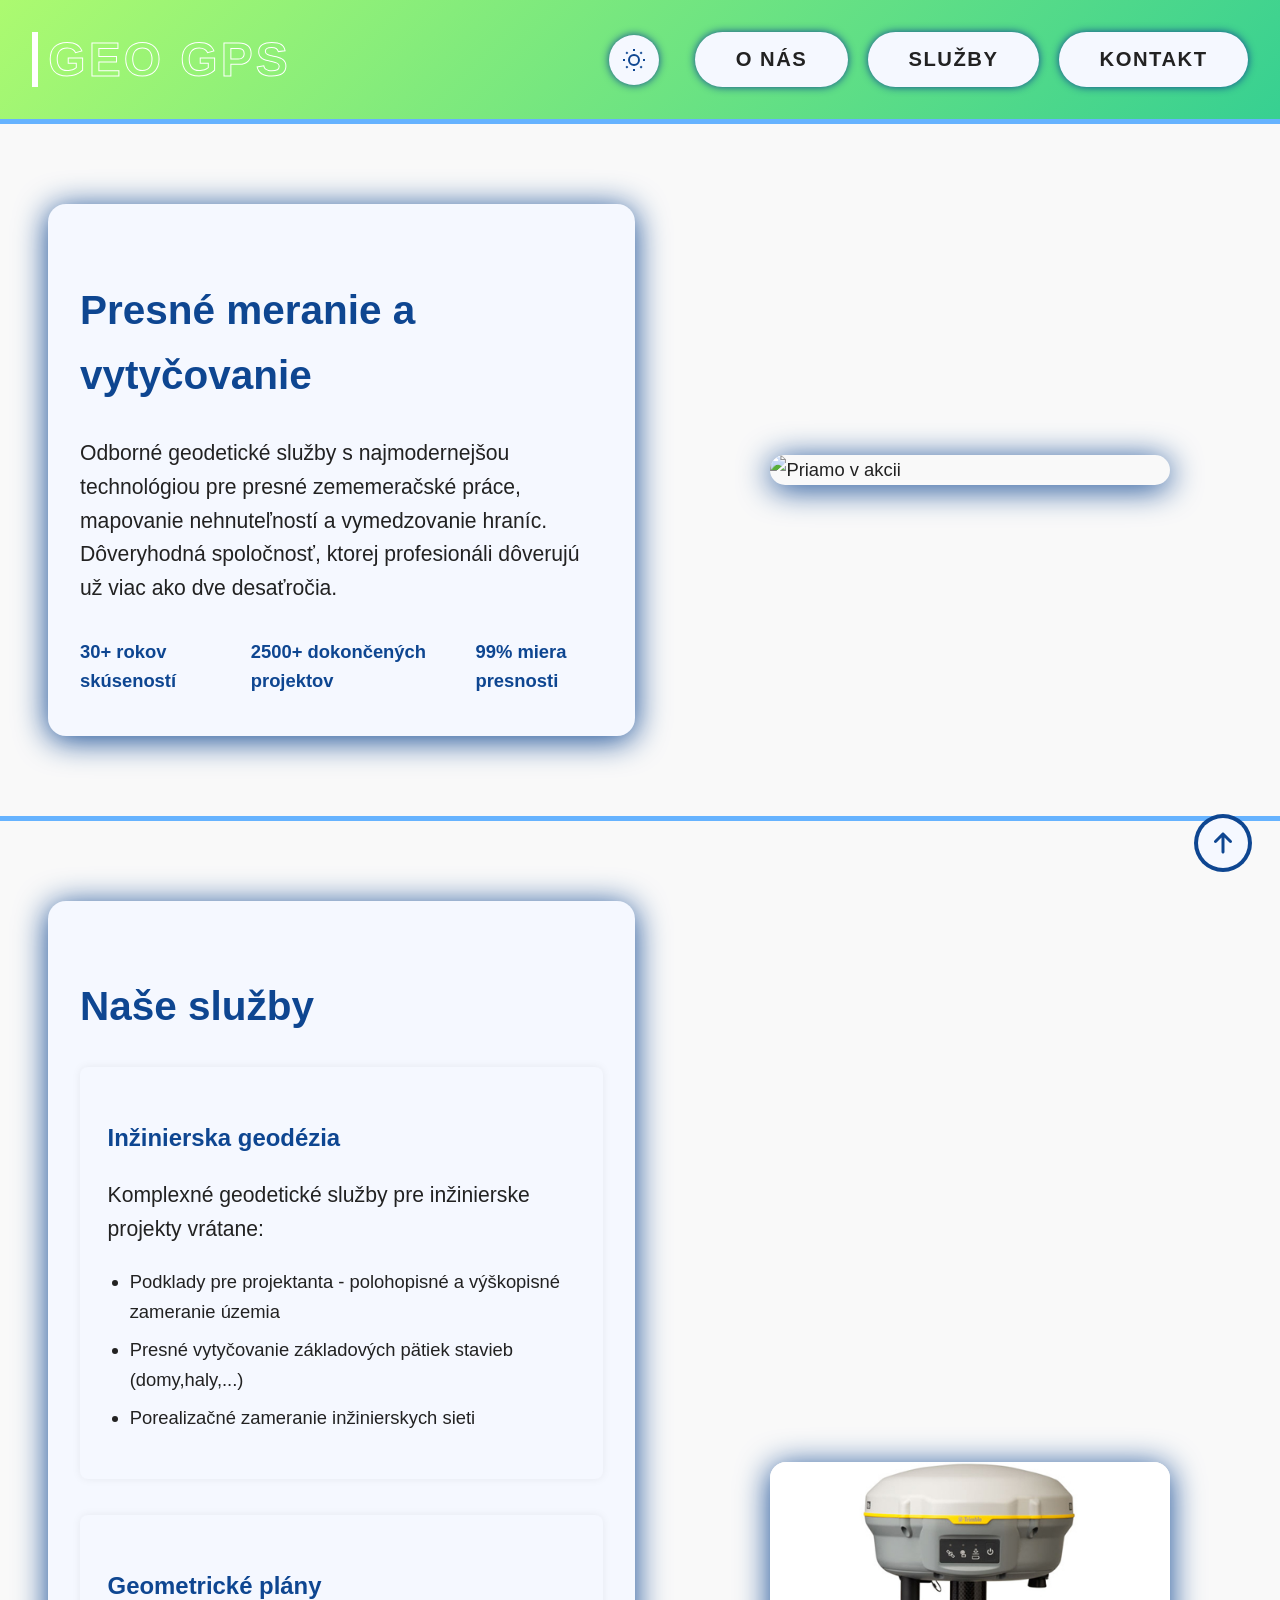
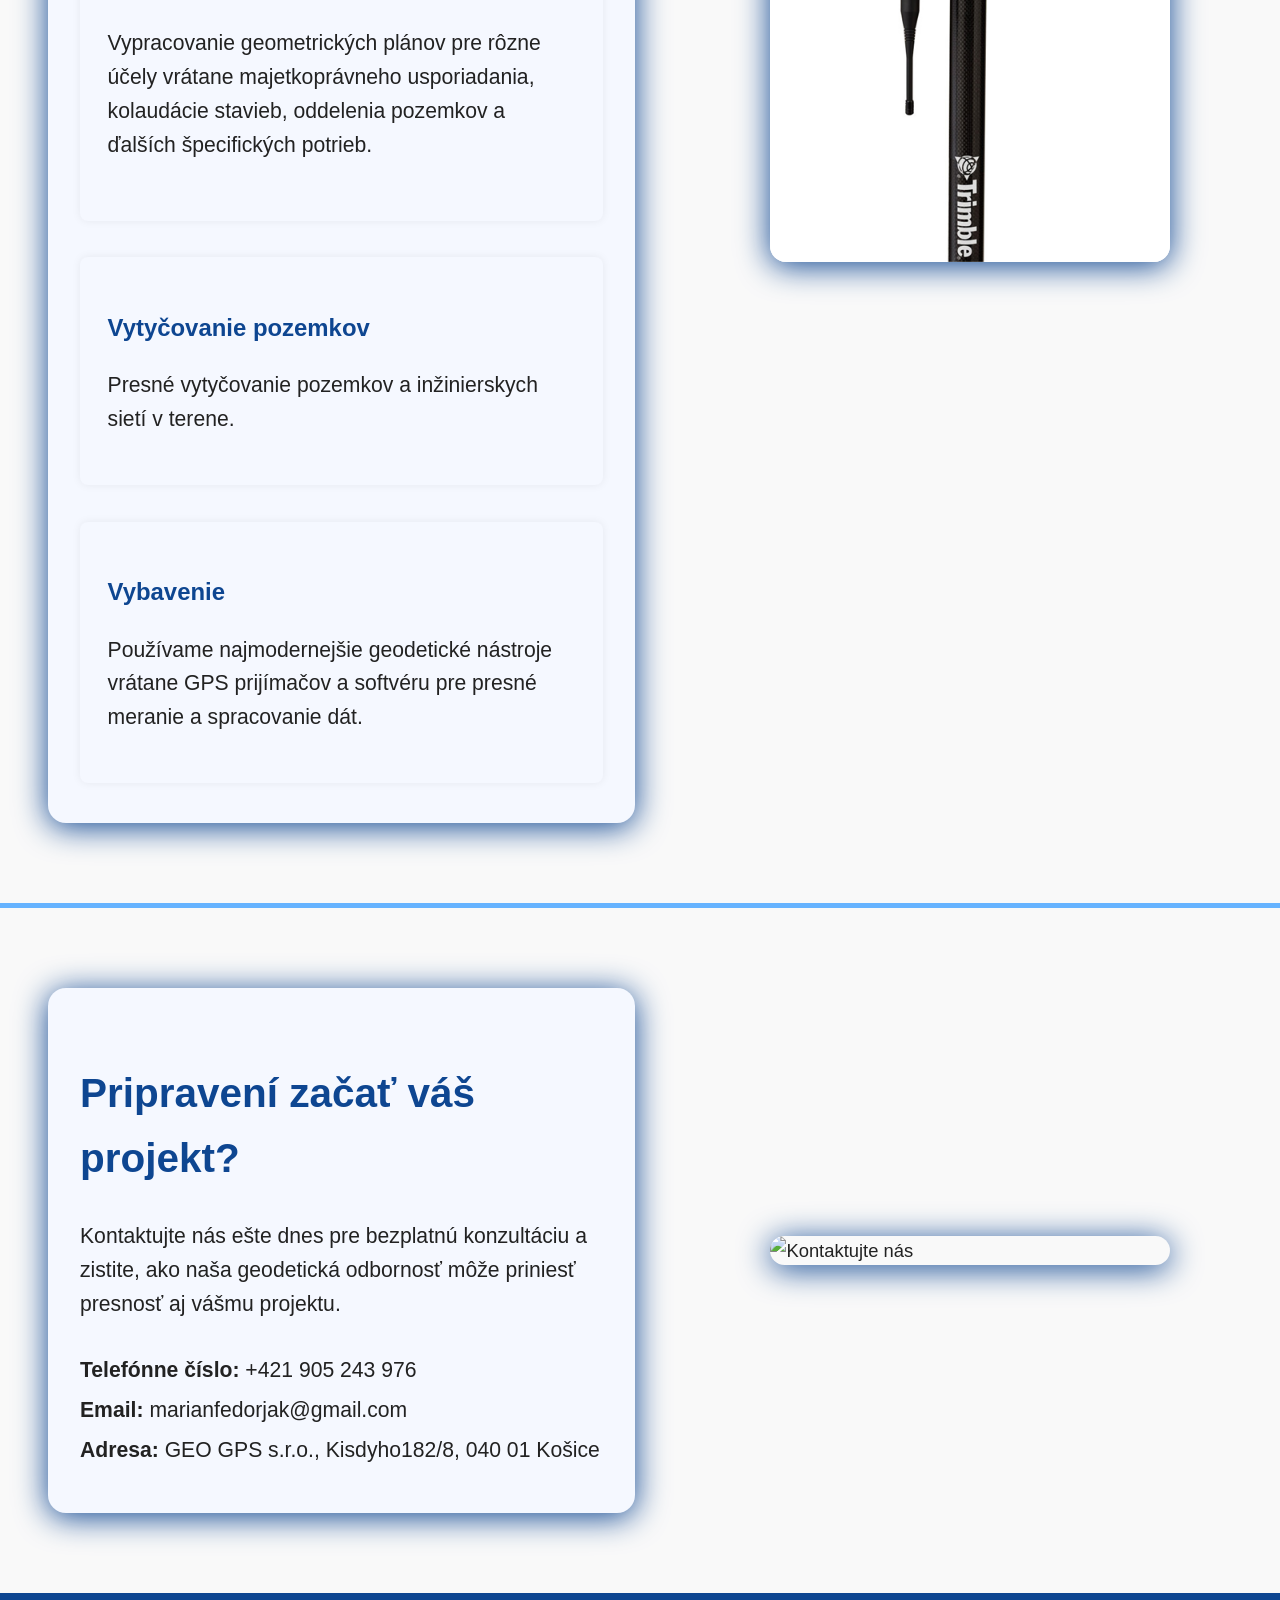
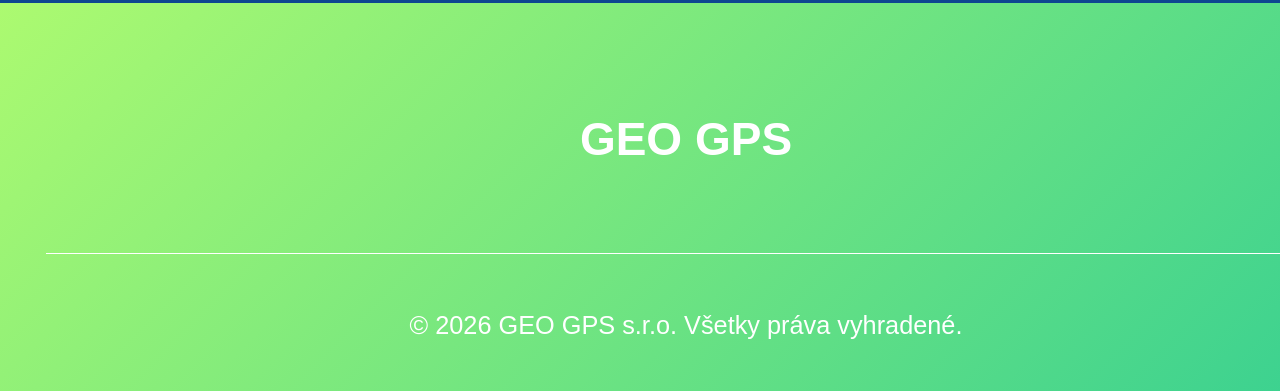
==== main.html @ b73a33d8 "toggle for dark mode, made variables for all colors in css" ====
<!doctype html>
<html lang="sk-SK">
  <head>
    <meta charset="UTF-8" />
    <meta name="viewport" content="width=device-width, initial-scale=1.0" />
    <title>GEO GPS</title>
    <link rel="stylesheet" href="style.css" />
    <link rel="icon" type="image/png" href="/images/favicon.png" />
  </head>

  <body>
    <button class="button_back_to_top" onclick="scrollToTop()">
      <svg class="svgIcon" viewBox="0 0 384 512">
        <path
          d="M214.6 41.4c-12.5-12.5-32.8-12.5-45.3 0l-160 160c-12.5 12.5-12.5 32.8 0 45.3s32.8 12.5 45.3 0L160 141.2V448c0 17.7 14.3 32 32 32s32-14.3 32-32V141.2L329.4 246.6c12.5 12.5 32.8 12.5 45.3 0s12.5-32.8 0-45.3l-160-160z"
        ></path>
      </svg>
    </button>

    <header>
      <button class="title">
        <span class="actual-text">&nbsp;GEO GPS&nbsp;</span>
        <span aria-hidden="true" class="hover-text">&nbsp;GEO GPS&nbsp;</span>
      </button>
      <nav>
        <button class="light-dark_mode" onclick="toggleDarkMode()" aria-label="Toggle dark mode">
          <svg class="sun-icon" viewBox="0 0 24 24" width="24" height="24" fill="none" stroke="currentColor" stroke-width="2">
            <circle cx="12" cy="12" r="5"></circle>
            <line x1="12" y1="1" x2="12" y2="3"></line>
            <line x1="12" y1="21" x2="12" y2="23"></line>
            <line x1="4.22" y1="4.22" x2="5.64" y2="5.64"></line>
            <line x1="18.36" y1="18.36" x2="19.78" y2="19.78"></line>
            <line x1="1" y1="12" x2="3" y2="12"></line>
            <line x1="21" y1="12" x2="23" y2="12"></line>
            <line x1="4.22" y1="19.78" x2="5.64" y2="18.36"></line>
            <line x1="18.36" y1="5.64" x2="19.78" y2="4.22"></line>
          </svg>
          <svg class="moon-icon" viewBox="0 0 24 24" width="24" height="24" fill="none" stroke="currentColor" stroke-width="2">
            <path d="M21 12.79A9 9 0 1 1 11.21 3 7 7 0 0 0 21 12.79z"></path>
          </svg>
        </button>
        <button class="nav_button" onclick="scrollToSection('O_nas')">
          O nás
        </button>
        <button class="nav_button" onclick="scrollToSection('Sluzby')">
          Služby
        </button>
        <button class="nav_button" onclick="scrollToSection('Kontakt')">
          Kontakt
        </button>
      </nav>
    </header>

    <main>
      <section class="O_nas" id="O_nas">
        <div class="O_nas-text">
          <h2>Presné meranie a vytyčovanie</h2>
          <p>
            Odborné geodetické služby s najmodernejšou technológiou pre presné
            zememeračské práce, mapovanie nehnuteľností a vymedzovanie hraníc.
            Dôveryhodná spoločnosť, ktorej profesionáli dôverujú už viac ako dve
            desaťročia.
          </p>
          <div class="statistiky">
            <div><span>30+</span> rokov skúseností</div>
            <div><span>2500+</span> dokončených projektov</div>
            <div><span>99%</span> miera presnosti</div>
          </div>
        </div>
        <div class="image">
          <img src="survey-person.jpg" alt="Priamo v akcii" />
        </div>
      </section>

      <section class="Sluzby" id="Sluzby">
        <div class="Sluzby-text">
          <h2>Naše služby</h2>
          <div class="Sluzby-list">
            <div class="Sluzby-whole">
              <div class="Sluzby-item">
                <h3>Inžinierska geodézia</h3>
                <p>
                  Komplexné geodetické služby pre inžinierske projekty vrátane:
                </p>
                <ul>
                  <li>
                    Podklady pre projektanta - polohopisné a výškopisné
                    zameranie územia
                  </li>
                  <li>
                    Presné vytyčovanie základových pätiek stavieb
                    (domy,haly,...)
                  </li>
                  <li>Porealizačné zameranie inžinierskych sieti</li>
                </ul>
              </div>
              <div class="Sluzby-item">
                <h3>Geometrické plány</h3>
                <p>
                  Vypracovanie geometrických plánov pre rôzne účely vrátane
                  majetkoprávneho usporiadania, kolaudácie stavieb, oddelenia
                  pozemkov a ďalších špecifických potrieb.
                </p>
              </div>
            </div>
            <div class="Sluzby-item">
              <h3>Vytyčovanie pozemkov</h3>
              <p>Presné vytyčovanie pozemkov a inžinierskych sietí v terene.</p>
            </div>
            <div class="Sluzby-item">
              <h3>Vybavenie</h3>
              <p>
                Používame najmodernejšie geodetické nástroje vrátane GPS
                prijímačov a softvéru pre presné meranie a spracovanie dát.
              </p>
            </div>
          </div>
        </div>
        <div class="image">
          <img
            src="/images/equipment.jpg"
            alt="Ilustračný obrázok nášho vybavenia"
          />
        </div>
      </section>

      <section class="Kontakt-banner" id="Kontakt">
        <div class="Kontakt-text">
          <h2>Pripravení začať váš projekt?</h2>
          <p>
            Kontaktujte nás ešte dnes pre bezplatnú konzultáciu a zistite, ako
            naša geodetická odbornosť môže priniesť presnosť aj vášmu projektu.
          </p>
          <div class="Kontakt-info">
            <p><strong>Telefónne číslo:</strong> +421 905 243 976</p>
            <p><strong>Email:</strong> marianfedorjak@gmail.com</p>
            <p>
              <strong>Adresa:</strong> GEO GPS s.r.o., Kisdyho182/8, 040 01
              Košice
            </p>
          </div>
        </div>
        <div class="image">
          <img src="contact.jpg" alt="Kontaktujte nás" />
        </div>
      </section>
    </main>

    <footer class="site-footer">
      <div class="footer-content">
        <div class="footer-logo">
          <h1>GEO GPS</h1>
        </div>
      </div>
      <div class="footer-bottom">
        © 2026 GEO GPS s.r.o. Všetky práva vyhradené.
      </div>
    </footer>

    <script>
      // Dark mode toggle
      function toggleDarkMode() {
        document.body.classList.toggle("dark-mode");
        
        // Save preference to localStorage
        if (document.body.classList.contains("dark-mode")) {
          localStorage.setItem("darkMode", "enabled");
        } else {
          localStorage.setItem("darkMode", "disabled");
        }
      }

      // Check for saved dark mode preference on page load
      window.addEventListener("DOMContentLoaded", function() {
        const darkModePreference = localStorage.getItem("darkMode");
        const prefersDark = window.matchMedia("(prefers-color-scheme: dark)").matches;
        
        // Enable dark mode if saved or if system prefers dark mode
        if (darkModePreference === "enabled" || (darkModePreference === null && prefersDark)) {
          document.body.classList.add("dark-mode");
        }
      });

      function scrollToSection(id) {
        const section = document.getElementById(id);
        if (section) {
          section.scrollIntoView({ behavior: "smooth" });
        }
      }

      function scrollToTop() {
        window.scrollTo({ top: 0, behavior: "smooth" });
      }
    </script>
  </body>
</html>
---- style.css ----
/* Reset and base styles */
:root {
  --primary-00: #0e4690;
  --primary-25: #007498;
  --primary-50: #00bca1;
  --primary-100: #acfa70;
  --accent: #0e4691;
  --bg-page: #f9f9f9;
  --card-bg: #f5f8ff;
  --text: #222;
  --main-color: #fff;
  --title-color: #ffffff;
  --link: #66b3ff;
  --muted: #333;
}

/* Dark mode styles */
body.dark-mode {
  --primary-00: #0a3266;
  --primary-25: #005670;
  --primary-50: #006e5e;
  --primary-100: #304520;
  --accent: #3580c3;
  --bg-page: #1a1a1a;
  --card-bg: #2a2a2a;
  --text: #e4e4e4;
  --main-color: #000;
  --title-color: #000000;
  --link: #004080;
  --muted: #b0b0b0;
}

html,
body {
  margin: 0;
  box-sizing: border-box;
  height: 100%;
}
body,
button,
input,
select,
textarea {
  font-family: "Segoe UI", Arial, sans-serif;
}
body {
  min-height: 100vh;
  display: flex;
  flex-direction: column;
  background: var(--bg-page);
  color: var(--text);
  font-size: 1.15em;
  line-height: 1.6;
  transition: background-color 0.5s ease, color 0.5s ease;
}

/* Header styles */
header {
  padding: 2rem 2rem;
  display: flex;
  justify-content: space-between;
  align-items: center;
  background-size: 300% 300%;
  background-image: linear-gradient(
    -45deg,
    var(--primary-00) 0%,
    var(--primary-25) 25%,
    var(--primary-50) 51%,
    var(--primary-100) 100%
  );
  -webkit-animation: AnimateBG 20s ease infinite;
  animation: AnimateBG 20s ease infinite;
}
.title {
  margin: 0;
  height: auto;
  background: transparent;
  padding: 0;
  cursor: default;
  border: none;
  --border-right: 6px;
  --text-stroke-color: var(--title-color);
  --animation-color: var(--title-color);
  --fs-size: 3rem;
  font-weight: 700;
  letter-spacing: 3px;
  font-size: var(--fs-size);
  position: relative;
  color: transparent;
  -webkit-text-stroke: 1px var(--text-stroke-color);
}
.hover-text {
  position: absolute;
  display: flex;
  color: var(--main-color);
  width: 0%;
  white-space: nowrap;
  inset: 0;
  border-right: var(--border-right) solid var(--animation-color);
  overflow: hidden;
  transition: 0.5s;
  -webkit-text-stroke: 1px var(--animation-color);
}
.title:hover .hover-text {
  width: 100%;
  filter: drop-shadow(0 0 23px var(--animation-color));
}
nav {
  display: flex;
  align-items: center;
}
.nav_button {
  padding: 0.8em 2em;
  border-radius: 50px;
  cursor: pointer;
  border: none;
  background-color: var(--card-bg);
  box-shadow: 0 0 8px var(--accent);
  color: var(--text);
  letter-spacing: 1.5px;
  text-transform: uppercase;
  font-size: 1.1em;
  margin-left: 1em;
  font-weight: 600;
  transition: all 0.3s;
  outline: none;
}
.nav_button:focus-visible {
  box-shadow: 0 0 0 4px color-mix(in srgb, var(--accent) 40%, transparent);
  transform: translateY(-2px);
}
.nav_button:hover {
  letter-spacing: 3px;
  background-color: var(--accent);
  color: var(--title-color);
  box-shadow: var(--accent) 0px 7px 29px 4px;
}
.nav_button:active {
  letter-spacing: 3px;
  background-color: var(--accent);
  color: var(--main-color);
  box-shadow: 0px 7px 29px 4px var(--accent);
  transform: translateY(10px);
  transition: 100ms;
}

/* Main sections: O_nás, Služby, Kontakt-banner */
.O_nas,
.Sluzby,
.Kontakt-banner {
  padding: 5rem 3rem;
  display: flex;
  align-items: center;
  gap: 4em;
  width: 100%;
  box-sizing: border-box;
  background: transparent;
  border-top: 5px solid var(--link);
}

/* Section text containers */
.O_nas-text,
.Sluzby-text,
.Kontakt-text {
  flex: 1;
  background: var(--card-bg);
  border-radius: 18px;
  box-shadow: 0 4px 32px var(--accent);
  padding: 2.5rem 2rem;
  margin: 0;
  transition: background-color 0.5s ease, box-shadow 0.5s ease, color 0.5s ease;
}
.O_nas h2,
.Sluzby h2,
.Kontakt-banner h2 {
  font-size: 2.2em;
  margin-bottom: 0.7em;
  color: var(--accent);
  font-weight: 700;
  transition: color 0.5s ease;
}
.O_nas p,
.Sluzby p,
.Kontakt-banner p {
  font-size: 1.15em;
  margin-bottom: 1.5em;
  color: var(--text);
}

/* Images */
.image {
  flex: 1;
  display: flex;
  justify-content: center;
  align-items: center;
}
.image img {
  width: 100%;
  max-width: 400px;
  border-radius: 16px;
  box-shadow: 0 4px 32px var(--accent);
  object-fit: cover;
}

/* First part */
.statistiky {
  display: flex;
  gap: 2em;
  font-weight: bold;
  margin-top: 1em;
  color: var(--accent);
  transition: color 0.5s ease;
}
.statistiky span {
  color: var(--accent);
  transition: color 0.5s ease;
}

/* Second part */
.Sluzby-list {
  display: flex;
  justify-content: center;
  gap: 2em;
  flex-wrap: wrap;
}
.Sluzby-whole {
  display: flex;
  flex-direction: column;
  gap: 2em;
}
.Sluzby-item {
  background: var(--card-bg);
  padding: 1.5em;
  border-radius: 8px;
  box-shadow: 0 0 10px #0001;
  flex: 1 1 250px;
  min-width: 250px;
  transition: background-color 0.5s ease, color 0.5s ease, box-shadow 0.5s ease;
}
.Sluzby-item h3 {
  font-size: 1.3em;
  margin-bottom: 0.5em;
  color: var(--accent);
  font-weight: 700;
  transition: color 0.5s ease;
}
.Sluzby-item p {
  margin-bottom: 1em;
}
.Sluzby-item ul {
  list-style-type: disc;
  padding-left: 1.2em;
}
.Sluzby-item ul li {
  margin-bottom: 0.5em;
}

/* Third part */
.Kontakt-info p {
  margin: 0.3em 0;
}

/* Footer styles */
.site-footer {
  margin-top: auto;
  width: 100%;
  padding: 3em 2em 2em;
  font-size: 1.25em;
  background-size: 300% 300%;
  background-image: linear-gradient(
    -45deg,
    var(--primary-00) 0%,
    var(--primary-25) 25%,
    var(--primary-50) 51%,
    var(--primary-100) 100%
  );
  -webkit-animation: AnimateBG 20s ease infinite;
  animation: AnimateBG 20s ease infinite;
  color: var(--main-color);
  display: flex;
  flex-direction: column;
  align-items: center;
  border-top: 10px solid var(--accent);
}
.footer-content {
  display: flex;
  justify-content: center;
  align-items: center;
  margin-bottom: 2em;
}
.footer-logo img {
  height: 64px;
  width: auto;
  display: block;
}
.footer-bottom {
  text-align: center;
  font-size: 1.1em;
  border-top: 1px solid var(--main-color);
  padding-top: 2em;
  margin-top: 0;
  width: 100%;
}

/* Back to top button */
.button_back_to_top {
  width: 50px;
  height: 50px;
  border-radius: 50%;
  background: var(--card-bg);
  border: none;
  font-weight: 600;
  display: flex;
  align-items: center;
  justify-content: center;
  box-shadow: 0 0 0 4px var(--accent);
  cursor: pointer;
  transition:
    width 0.3s,
    border-radius 0.3s,
    background 0.3s;
  overflow: hidden;
  position: fixed;
  bottom: 32px;
  right: 32px;
  z-index: 9999;
  outline: none;
  color: var(--accent);
}
.button_back_to_top:focus-visible {
  box-shadow: 0 0 0 6px color-mix(in srgb, var(--accent) 30%, transparent);
}
.svgIcon {
  width: 24px;
  height: 24px;
  transition:
    opacity 0.3s,
    transform 0.3s;
  color: inherit;
}
.svgIcon path {
  fill: currentColor;
}
.button_back_to_top:hover {
  width: 140px;
  border-radius: 50px;
  background: var(--accent);
  color: var(--main-color);
}
.button_back_to_top:hover .svgIcon {
  opacity: 0;
  transform: translateY(-200%);
}
.button_back_to_top::before {
  position: absolute;
  left: 0;
  right: 0;
  top: 50%;
  transform: translateY(-50%);
  content: "";
  text-transform: uppercase;
  color: var(--text);
  font-size: 0px;
  text-align: center;
  opacity: 0;
  pointer-events: none;
  transition:
    font-size 0.3s,
    opacity 0.3s;
}
.button_back_to_top:hover::before {
  content: "Späť hore";
  color: var(--main-color);
  font-size: 1.1em;
  opacity: 1;
}

/* Keyboard-accessible focus outlines for interactive elements */
a:focus-visible,
button:focus-visible {
  outline: 3px solid color-mix(in srgb, var(--accent) 40%, transparent);
  outline-offset: 3px;
  border-radius: 6px;
}
.Sluzby-item:focus-visible {
  outline: 3px solid var(--accent);
  outline-offset: 4px;
  box-shadow: none;
}

/* skip-to-content link (add an anchor <a class="skip-link" href="#main">Skip to content</a> in HTML) */
.skip-link {
  position: absolute;
  left: -999px;
  top: auto;
  width: 1px;
  height: 1px;
  overflow: hidden;
}
.skip-link:focus,
.skip-link:active {
  left: 1rem;
  top: 1rem;
  width: auto;
  height: auto;
  padding: 0.5rem 1rem;
  background: var(--card-bg);
  color: var(--accent);
  border-radius: 6px;
  z-index: 99999;
  box-shadow: 0 0 0 6px color-mix(in srgb, var(--accent) 30%, transparent);
}

/* light/dark mode toggle button */
.light-dark_mode {
  width: 50px;
  height: 50px;
  border-radius: 50%;
  background: var(--card-bg);
  border: none;
  cursor: pointer;
  display: flex;
  align-items: center;
  justify-content: center;
  transition: all 0.5s ease;
  margin-left: 1rem;
  box-shadow: 0 0 8px var(--accent);
  margin-right: 1rem;
  outline: none;
  color: var(--accent);
}

.light-dark_mode .sun-icon {
  display: block;
}

.light-dark_mode .moon-icon {
  display: none;
  position: absolute;
}

body.dark-mode .light-dark_mode .sun-icon {
  display: none;
}

body.dark-mode .light-dark_mode .moon-icon {
  display: block;
}

.light-dark_mode:hover {
  background: var(--accent);
  transform: scale(1.1);
  color: var(--card-bg);
}

.light-dark_mode:focus-visible {
  box-shadow: 0 0 0 4px color-mix(in srgb, var(--accent) 40%, transparent);
}

/* respect users' reduced-motion preference */
@media (prefers-reduced-motion: reduce) {
  * {
    animation-duration: 0.001ms !important;
    animation-iteration-count: 1 !important;
    transition-duration: 0.001ms !important;
    scroll-behavior: auto !important;
  }
  /* remove hover animation effects when reduced motion is requested */
  .title:hover .hover-text,
  .button_back_to_top:hover .svgIcon,
  .button_back_to_top:hover::before {
    width: auto !important;
    transform: none !important;
    opacity: 1 !important;
  }
}
@-webkit-keyframes AnimateBG {
  0% {
    background-position: 0% 50%;
  }
  50% {
    background-position: 100% 50%;
  }
  100% {
    background-position: 0% 50%;
  }
}
@keyframes AnimateBG {
  0% {
    background-position: 0% 50%;
  }
  50% {
    background-position: 100% 50%;
  }
  100% {
    background-position: 0% 50%;
  }
}
@media (max-width: 900px) {
  .O_nas,
  .Sluzby,
  .Kontakt-banner {
    flex-direction: column;
    padding: 2em 1em;
    gap: 2em;
    min-height: 60vh;
    text-align: left;
  }
  .image img {
    max-width: 90vw;
  }
  .Sluzby-list {
    flex-direction: column;
    gap: 1.5em;
  }
  .footer-content {
    flex-direction: column;
    gap: 1.5em;
  }
}
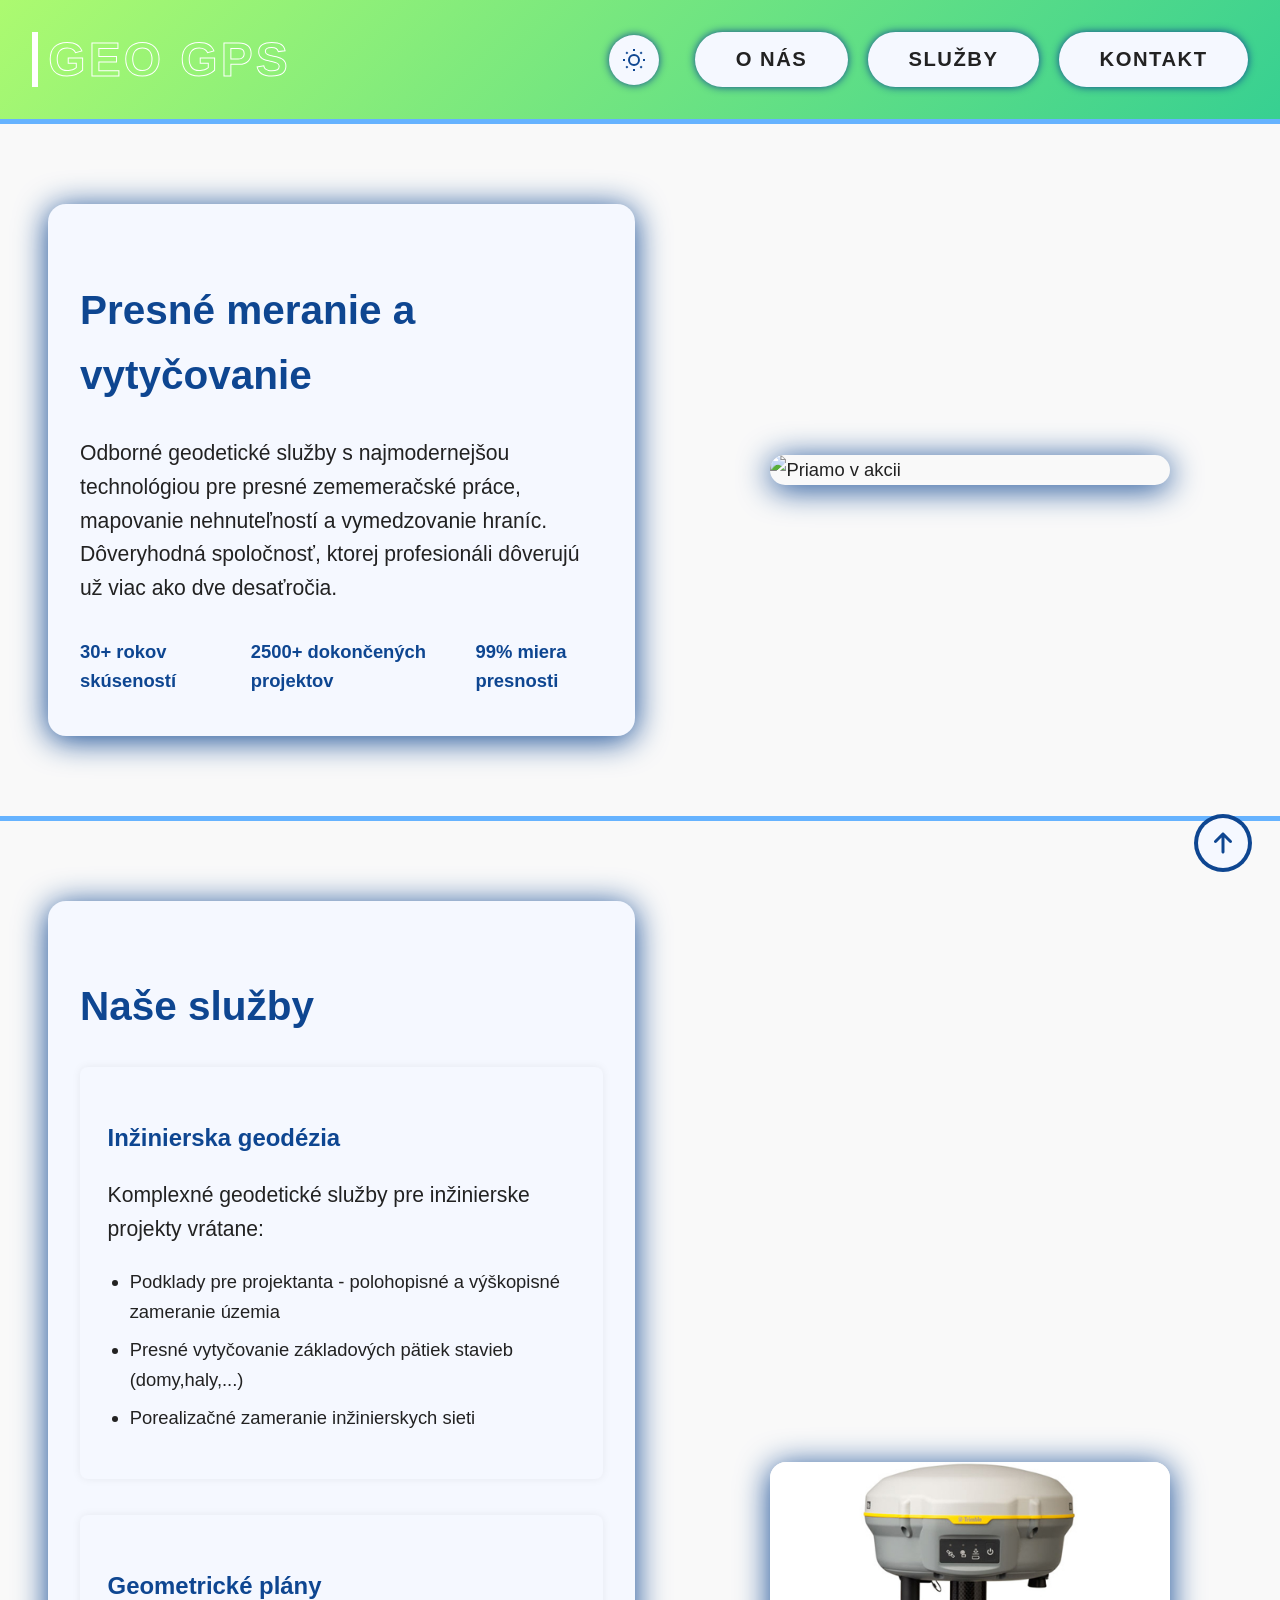
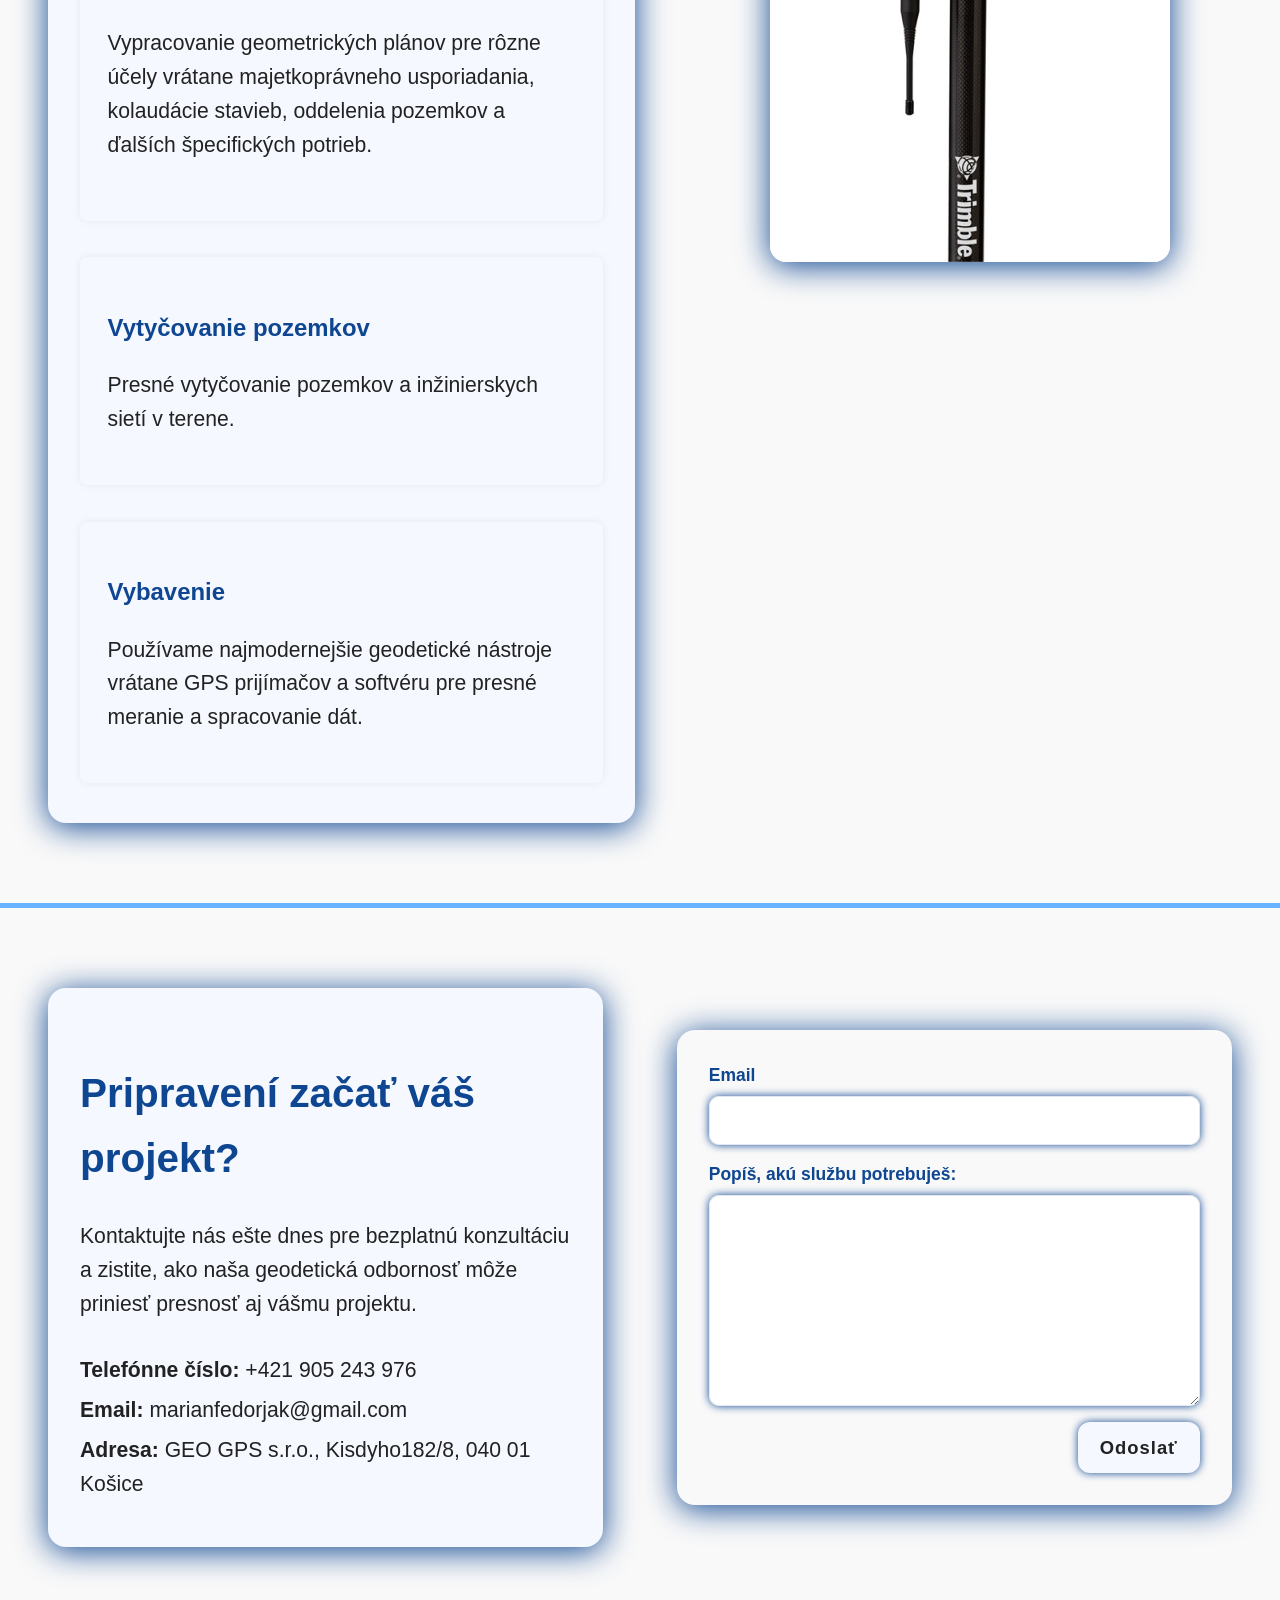
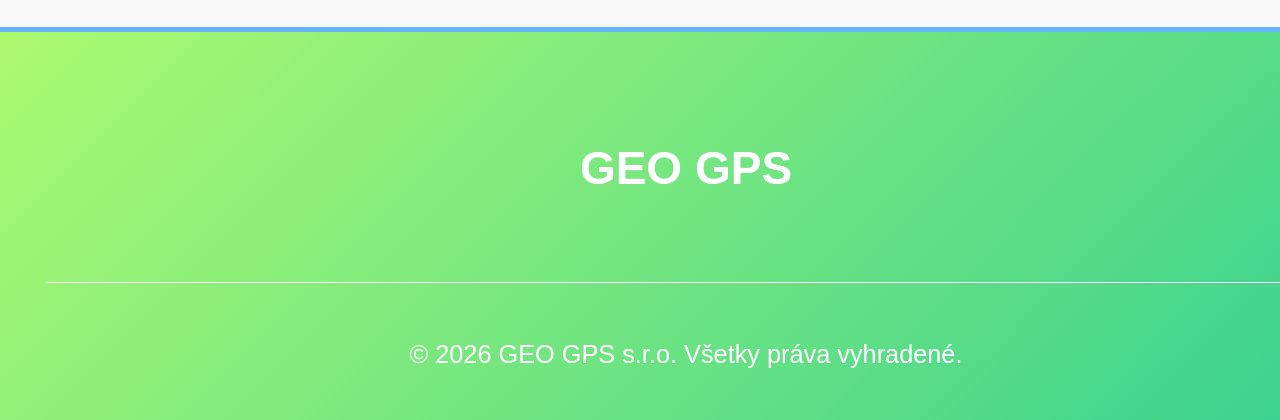
==== commit 3d33b7ae: "Added a way to contact the business via a form area" ====
--- a/main.html
+++ b/main.html
@@ -140,8 +140,18 @@
             </p>
           </div>
         </div>
-        <div class="image">
-          <img src="contact.jpg" alt="Kontaktujte nás" />
+        <div class="form-container">
+          <form class="form">
+            <div class="form-group">
+             <label for="email">Email</label>
+             <input type="text" id="email" name="email" required="">
+            </div>
+            <div class="form-group">
+              <label for="textarea">Popíš, akú službu potrebuješ:</label>
+              <textarea name="textarea" id="textarea" rows="10" cols="50" required="">          </textarea>
+            </div>
+            <button class="form-submit-btn" type="submit">Odoslať</button>
+          </form>
         </div>
       </section>
     </main>
--- a/style.css
+++ b/style.css
@@ -280,7 +280,7 @@
   display: flex;
   flex-direction: column;
   align-items: center;
-  border-top: 10px solid var(--accent);
+  border-top: 5px solid var(--link);
 }
 .footer-content {
   display: flex;
@@ -301,6 +301,103 @@
   margin-top: 0;
   width: 100%;
 }
+
+/* send a message area */
+.form-container {
+  flex: 1;
+  display: flex;
+  justify-content: center;
+  align-items: center;
+  flex-direction: column;
+  box-sizing: border-box;
+  border-radius: 18px;
+  padding: 2rem;
+  width: 100%;
+  max-width: none;
+  margin: 0;
+  box-shadow: 0 4px 32px var(--accent);}
+
+.form {
+  width: 100%;
+  display: flex;
+  flex-direction: column;
+  gap: 1rem;
+}
+
+.form-group {
+  width: 100%;
+  display: flex;
+  flex-direction: column;
+}
+
+.form-group label {
+  font-weight: 700;
+  margin-bottom: 0.4rem;
+  color: var(--accent);
+  font-size: 0.95em;
+}
+
+input[type="text"],
+textarea {
+  width: 100%;
+  padding: 0.9rem 1.6rem;
+  border-radius: 10px;
+  border: 1px solid color-mix(in srgb, var(--accent) 12%, transparent);
+  background: color-mix(in srgb, var(--main-color) 96%, transparent);
+  color: var(--text);
+  font-size: 1rem;
+  box-shadow: 0 0 8px var(--accent);
+  transition: all 0.3s;
+  resize: vertical;
+  box-sizing: border-box;
+  max-width: 100%;
+  display: block;
+  overflow: auto;
+}
+
+input[type="text"]:focus,
+textarea:focus {
+  outline: none;
+  border-color: var(--accent);
+  box-shadow: 0 0 0 4px color-mix(in srgb, var(--accent) 40%, transparent);
+}
+
+.form-submit-btn {
+  align-self: flex-end;
+  padding: 0.8em 1.2em;
+  border-radius: 12px;
+  cursor: pointer;
+  border: none;
+  background-color: var(--card-bg);
+  color: var(--text);
+  letter-spacing: 1px;
+  font-weight: 700;
+  font-size: 1em;
+  box-shadow: 0 0 8px var(--accent);
+  transition: all 0.3s;
+}
+
+.form-submit-btn:hover {
+  letter-spacing: 3px;
+  background-color: var(--accent);
+  color: var(--title-color);
+  box-shadow: var(--accent) 0px 7px 29px 4px;
+}
+
+.form-submit-btn:active {
+  letter-spacing: 3px;
+  background-color: var(--accent);
+  color: var(--main-color);
+  box-shadow: 0px 7px 29px 4px var(--accent);
+  transform: translateY(10px);
+  transition: 100ms;
+}
+
+.form-submit-btn:focus-visible {
+  box-shadow: 0 0 0 4px color-mix(in srgb, var(--accent) 40%, transparent);
+  transform: translateY(-2px);
+}
+
 
 /* Back to top button */
 .button_back_to_top {
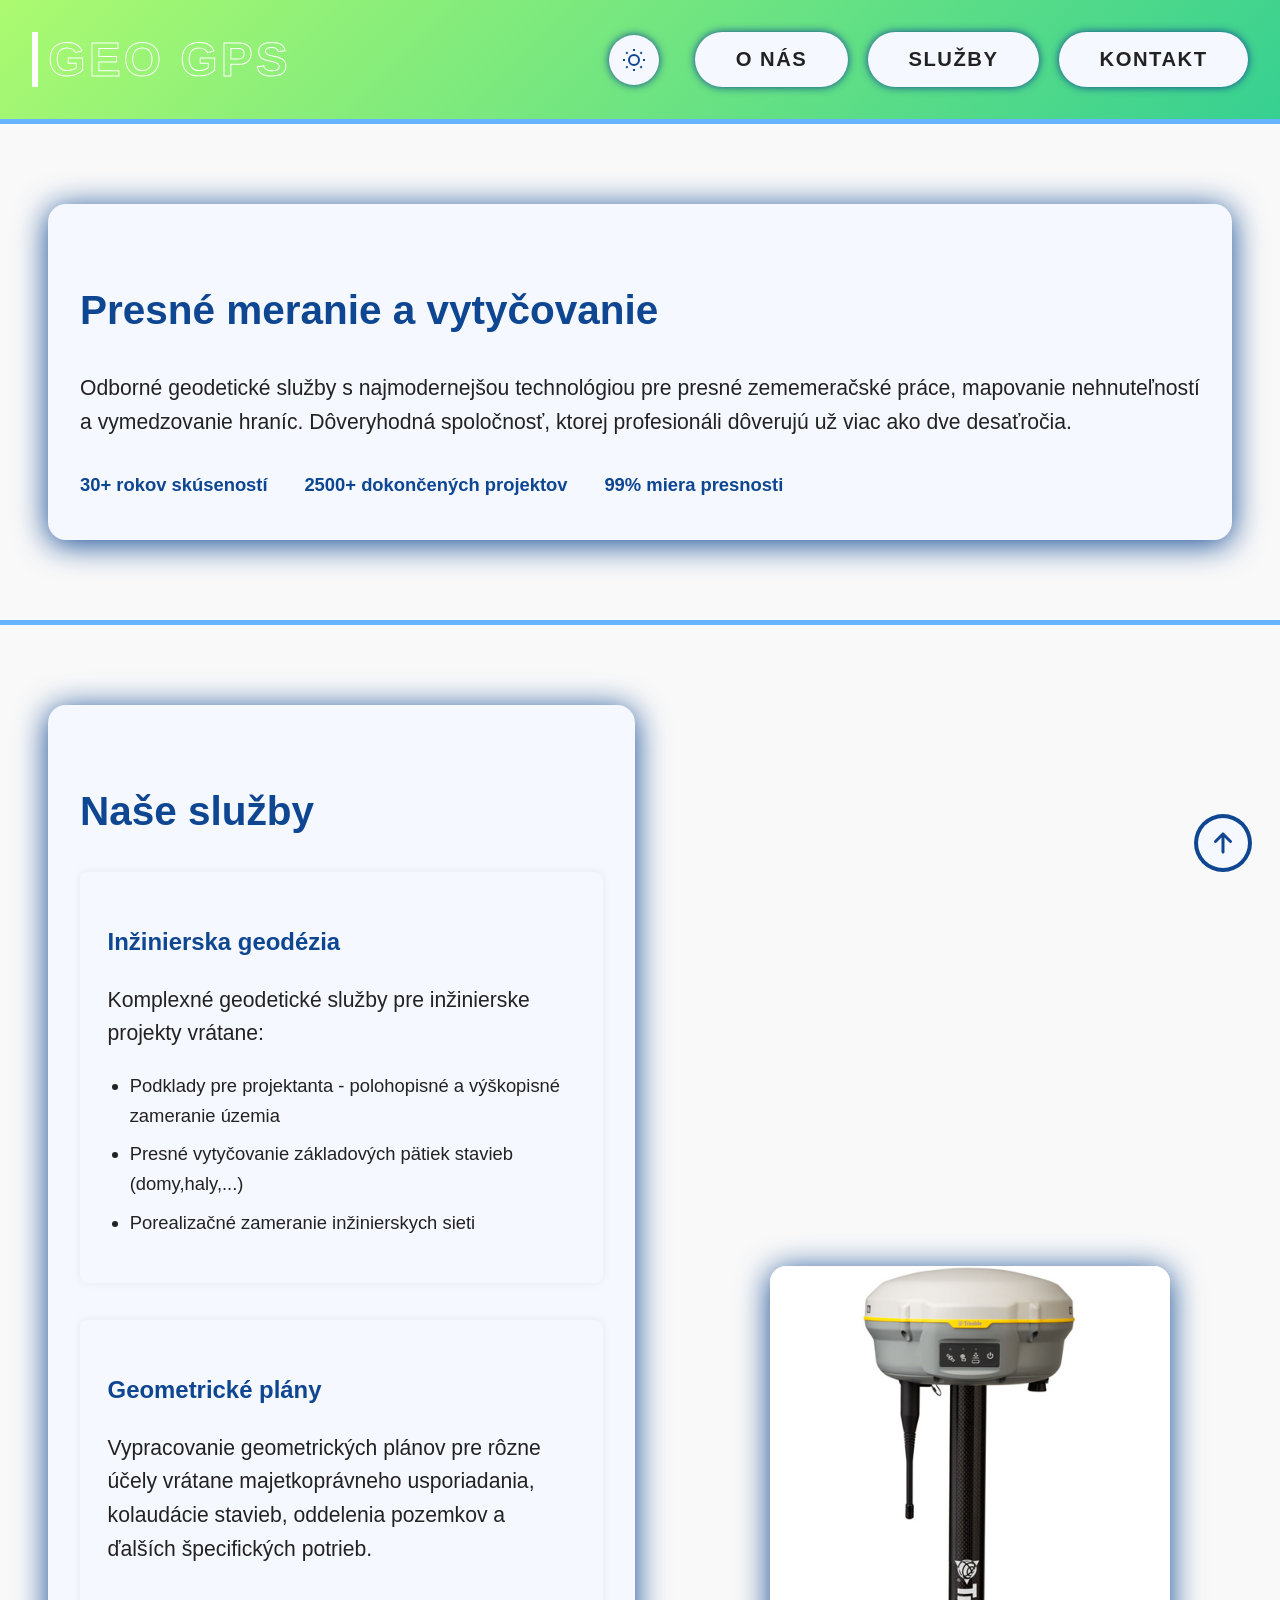
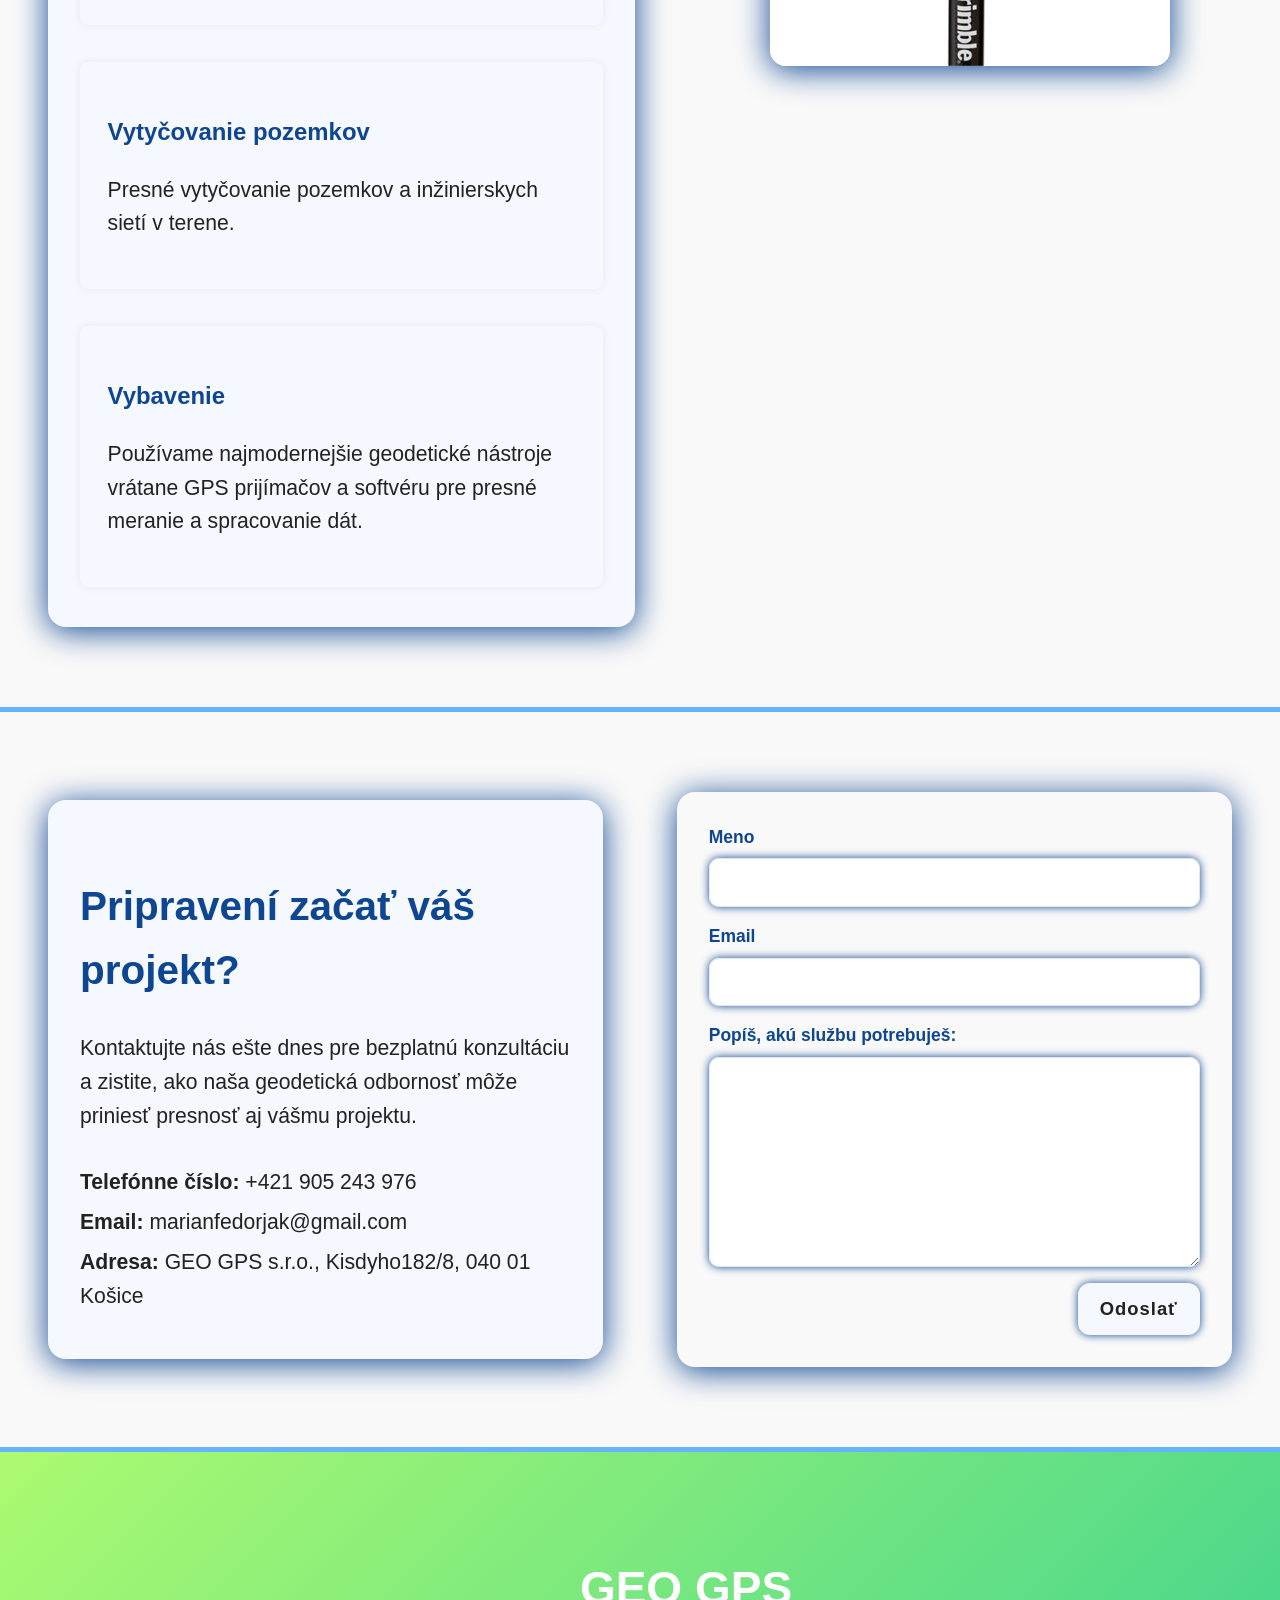
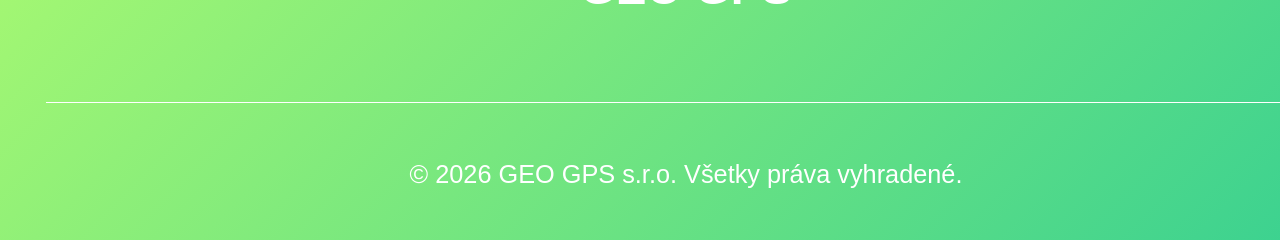
==== commit 448264bd: "Added php file to send mails, but no functionality yet" ====
--- a/main.html
+++ b/main.html
@@ -66,9 +66,6 @@
             <div><span>2500+</span> dokončených projektov</div>
             <div><span>99%</span> miera presnosti</div>
           </div>
-        </div>
-        <div class="image">
-          <img src="survey-person.jpg" alt="Priamo v akcii" />
         </div>
       </section>
 
@@ -141,14 +138,18 @@
           </div>
         </div>
         <div class="form-container">
-          <form class="form">
+          <form action="mailto:marianfedorjak@gmail.com" method="post" class="form">
+            <div class="form-group">
+              <label for="name">Meno</label>
+              <input type="text" id="name" name="name">
+            </div>
             <div class="form-group">
              <label for="email">Email</label>
              <input type="text" id="email" name="email" required="">
             </div>
             <div class="form-group">
               <label for="textarea">Popíš, akú službu potrebuješ:</label>
-              <textarea name="textarea" id="textarea" rows="10" cols="50" required="">          </textarea>
+              <textarea name="textarea" id="textarea" rows="10" cols="50" required=""></textarea>
             </div>
             <button class="form-submit-btn" type="submit">Odoslať</button>
           </form>
--- a/style.css
+++ b/style.css
@@ -412,10 +412,7 @@
   justify-content: center;
   box-shadow: 0 0 0 4px var(--accent);
   cursor: pointer;
-  transition:
-    width 0.3s,
-    border-radius 0.3s,
-    background 0.3s;
+  transition: all 0.3s;
   overflow: hidden;
   position: fixed;
   bottom: 32px;
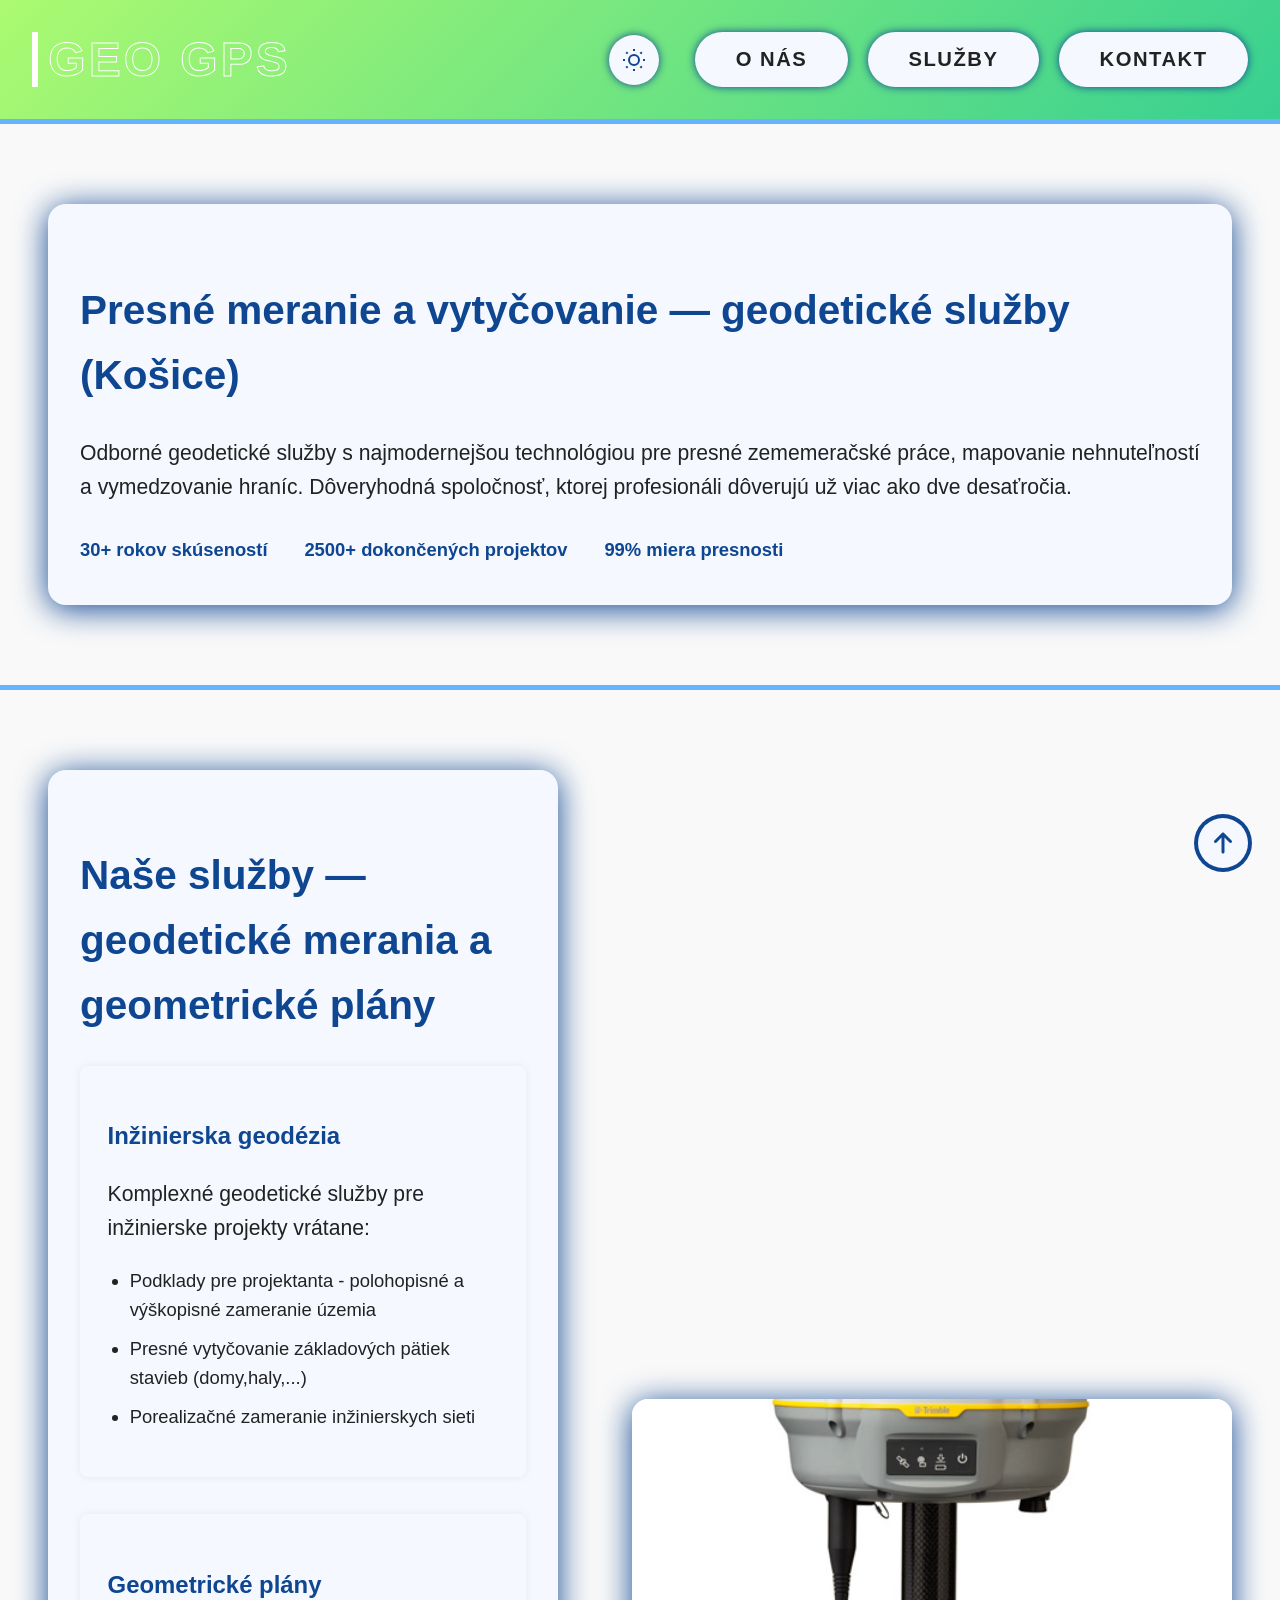
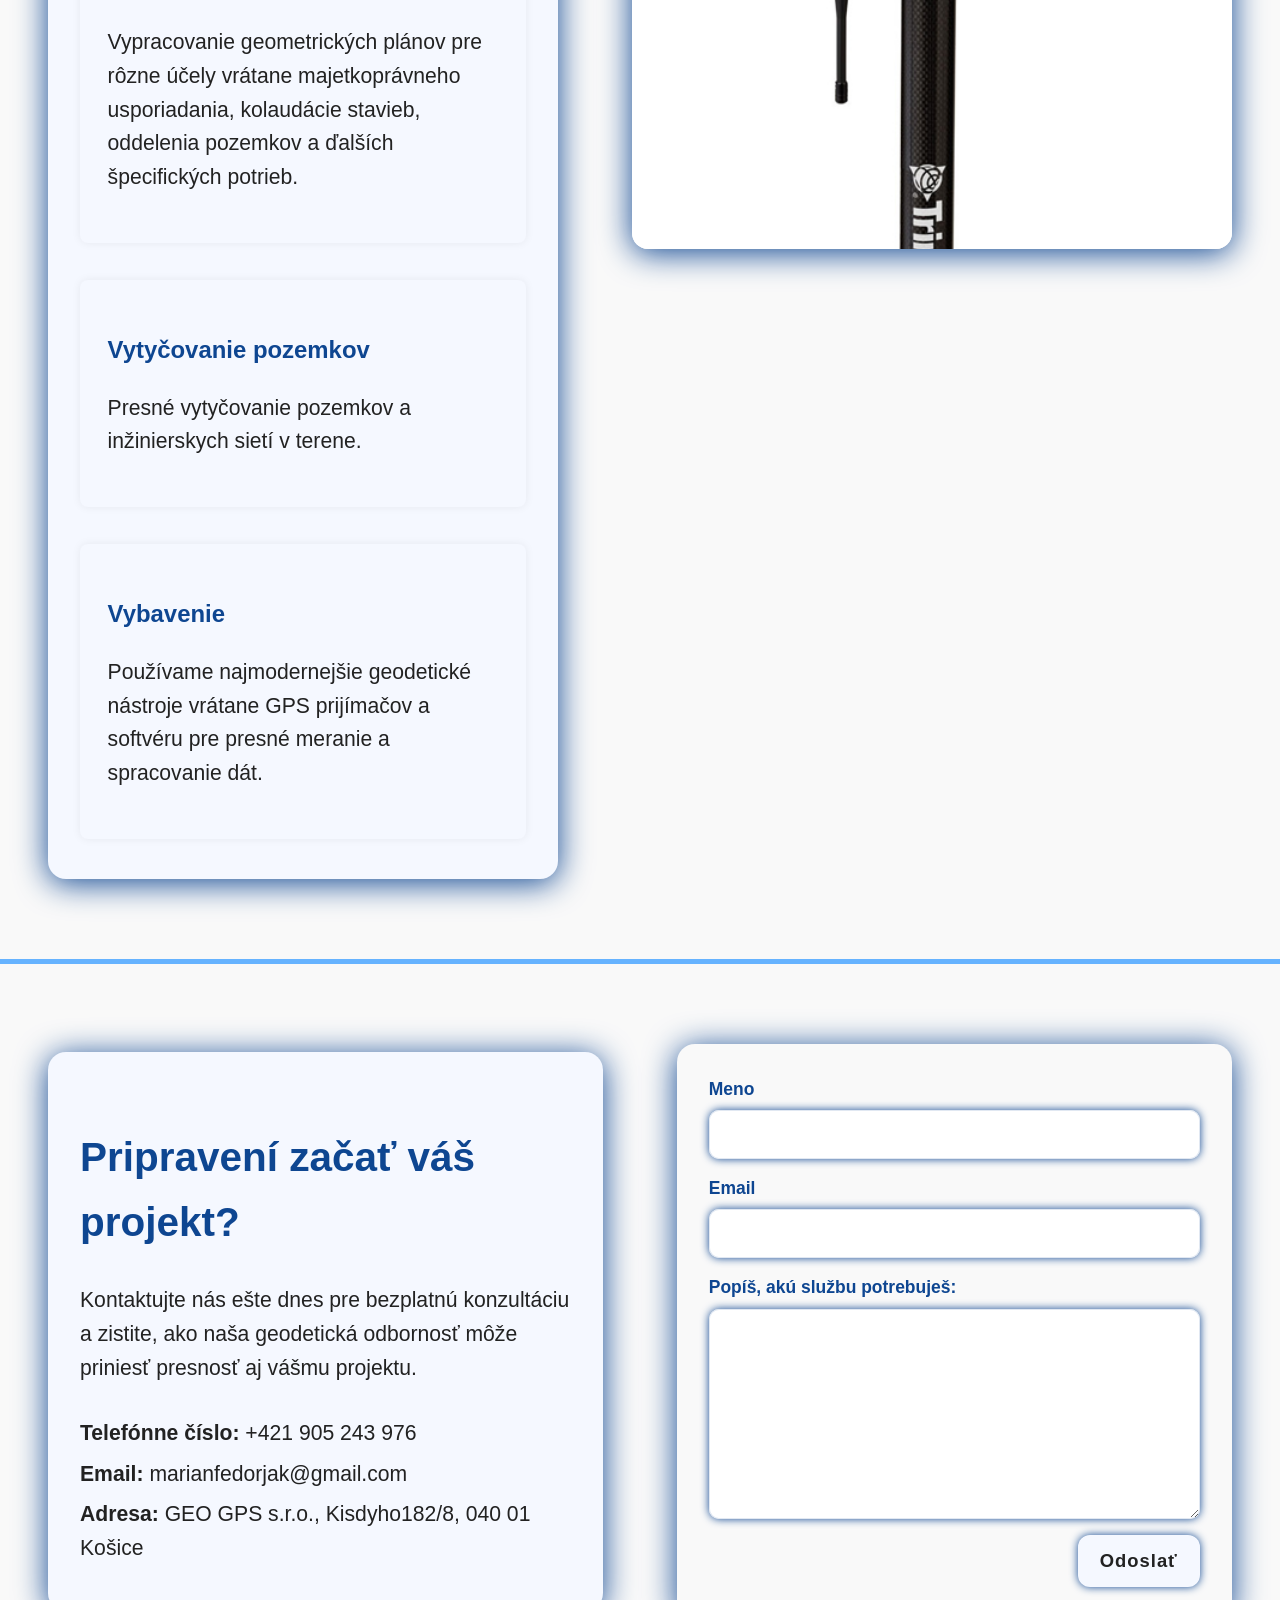
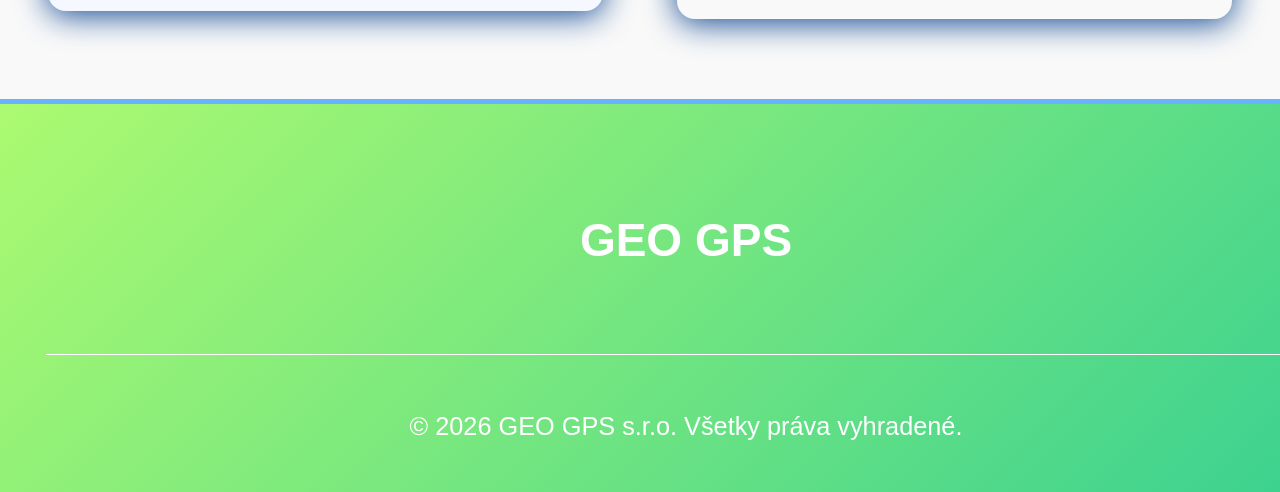
==== commit d4e16007: "Added sitemap and changed code/names to increase visibility" ====
--- a/main.html
+++ b/main.html
@@ -3,9 +3,30 @@
   <head>
     <meta charset="UTF-8" />
     <meta name="viewport" content="width=device-width, initial-scale=1.0" />
-    <title>GEO GPS</title>
-    <link rel="stylesheet" href="style.css" />
+    <title>GEO GPS — geodetické služby, vytyčovanie pozemkov | Košice</title>
+    <meta
+      name="description"
+      content="GEO GPS s.r.o. — presné geodetické služby v Košiciach: vytyčovanie pozemkov, geometrické plány, inžinierska geodézia a merania. Kontaktujte nás pre bezplatnú konzultáciu."
+    />
+    <meta
+      name="keywords"
+      content="geodetické služby, vytyčovanie pozemkov, geometrický plán, geodet Košice, meranie pozemku"
+    />
+    <link rel="canonical" href="https://www.geogps.sk/" />
+    <link
+      rel="preload"
+      href="style.css"
+      as="style"
+      onload="this.rel = 'stylesheet'"
+    />
+    <noscript><link rel="stylesheet" href="style.css" /></noscript>
     <link rel="icon" type="image/png" href="/images/favicon.png" />
+    <link
+      rel="sitemap"
+      type="application/xml"
+      title="Sitemap"
+      href="/sitemap.xml"
+    />
   </head>
 
   <body>
@@ -23,8 +44,20 @@
         <span aria-hidden="true" class="hover-text">&nbsp;GEO GPS&nbsp;</span>
       </button>
       <nav>
-        <button class="light-dark_mode" onclick="toggleDarkMode()" aria-label="Toggle dark mode">
-          <svg class="sun-icon" viewBox="0 0 24 24" width="24" height="24" fill="none" stroke="currentColor" stroke-width="2">
+        <button
+          class="light-dark_mode"
+          onclick="toggleDarkMode()"
+          aria-label="Toggle dark mode"
+        >
+          <svg
+            class="sun-icon"
+            viewBox="0 0 24 24"
+            width="24"
+            height="24"
+            fill="none"
+            stroke="currentColor"
+            stroke-width="2"
+          >
             <circle cx="12" cy="12" r="5"></circle>
             <line x1="12" y1="1" x2="12" y2="3"></line>
             <line x1="12" y1="21" x2="12" y2="23"></line>
@@ -35,7 +68,15 @@
             <line x1="4.22" y1="19.78" x2="5.64" y2="18.36"></line>
             <line x1="18.36" y1="5.64" x2="19.78" y2="4.22"></line>
           </svg>
-          <svg class="moon-icon" viewBox="0 0 24 24" width="24" height="24" fill="none" stroke="currentColor" stroke-width="2">
+          <svg
+            class="moon-icon"
+            viewBox="0 0 24 24"
+            width="24"
+            height="24"
+            fill="none"
+            stroke="currentColor"
+            stroke-width="2"
+          >
             <path d="M21 12.79A9 9 0 1 1 11.21 3 7 7 0 0 0 21 12.79z"></path>
           </svg>
         </button>
@@ -54,7 +95,7 @@
     <main>
       <section class="O_nas" id="O_nas">
         <div class="O_nas-text">
-          <h2>Presné meranie a vytyčovanie</h2>
+          <h2>Presné meranie a vytyčovanie — geodetické služby (Košice)</h2>
           <p>
             Odborné geodetické služby s najmodernejšou technológiou pre presné
             zememeračské práce, mapovanie nehnuteľností a vymedzovanie hraníc.
@@ -71,7 +112,7 @@
 
       <section class="Sluzby" id="Sluzby">
         <div class="Sluzby-text">
-          <h2>Naše služby</h2>
+          <h2>Naše služby — geodetické merania a geometrické plány</h2>
           <div class="Sluzby-list">
             <div class="Sluzby-whole">
               <div class="Sluzby-item">
@@ -115,8 +156,11 @@
         </div>
         <div class="image">
           <img
-            src="/images/equipment.jpg"
-            alt="Ilustračný obrázok nášho vybavenia"
+            src="/images/geodeticke-vybavenie-gps.jpg"
+            alt="Vybavenie geodetickej firmy - GPS prijímače a meracie nástroje"
+            width="600"
+            height="450"
+            loading="lazy"
           />
         </div>
       </section>
@@ -138,18 +182,28 @@
           </div>
         </div>
         <div class="form-container">
-          <form action="mailto:marianfedorjak@gmail.com" method="post" class="form">
+          <form
+            action="mailto:marianfedorjak@gmail.com"
+            method="post"
+            class="form"
+          >
             <div class="form-group">
               <label for="name">Meno</label>
-              <input type="text" id="name" name="name">
+              <input type="text" id="name" name="name"/>
             </div>
             <div class="form-group">
-             <label for="email">Email</label>
-             <input type="text" id="email" name="email" required="">
+              <label for="email">Email</label>
+              <input type="text" id="email" name="email" required="" />
             </div>
             <div class="form-group">
               <label for="textarea">Popíš, akú službu potrebuješ:</label>
-              <textarea name="textarea" id="textarea" rows="10" cols="50" required=""></textarea>
+              <textarea
+                name="textarea"
+                id="textarea"
+                rows="10"
+                cols="50"
+                required=""
+              ></textarea>
             </div>
             <button class="form-submit-btn" type="submit">Odoslať</button>
           </form>
@@ -169,11 +223,9 @@
     </footer>
 
     <script>
-      // Dark mode toggle
       function toggleDarkMode() {
         document.body.classList.toggle("dark-mode");
-        
-        // Save preference to localStorage
+
         if (document.body.classList.contains("dark-mode")) {
           localStorage.setItem("darkMode", "enabled");
         } else {
@@ -181,13 +233,16 @@
         }
       }
 
-      // Check for saved dark mode preference on page load
-      window.addEventListener("DOMContentLoaded", function() {
+      window.addEventListener("DOMContentLoaded", function () {
         const darkModePreference = localStorage.getItem("darkMode");
-        const prefersDark = window.matchMedia("(prefers-color-scheme: dark)").matches;
-        
-        // Enable dark mode if saved or if system prefers dark mode
-        if (darkModePreference === "enabled" || (darkModePreference === null && prefersDark)) {
+        const prefersDark = window.matchMedia(
+          "(prefers-color-scheme: dark)",
+        ).matches;
+
+        if (
+          darkModePreference === "enabled" ||
+          (darkModePreference === null && prefersDark)
+        ) {
           document.body.classList.add("dark-mode");
         }
       });
@@ -203,5 +258,23 @@
         window.scrollTo({ top: 0, behavior: "smooth" });
       }
     </script>
+    <script type="application/ld+json">
+      {
+        "@context": "https://schema.org",
+        "@type": "LocalBusiness",
+        "name": "GEO GPS s.r.o.",
+        "telephone": "+421905243976",
+        "email": "mailto:marianfedorjak@gmail.com",
+        "address": {
+          "@type": "PostalAddress",
+          "streetAddress": "Kisdyho 182/8",
+          "addressLocality": "Košice",
+          "postalCode": "04001",
+          "addressCountry": "SK"
+        },
+        "url": "https://www.geogps.sk/",
+        "description": "Presné geodetické služby: vytyčovanie pozemkov, geometrické plány, inžinierska geodézia."
+      }
+    </script>
   </body>
 </html>
--- a/style.css
+++ b/style.css
@@ -51,7 +51,9 @@
   color: var(--text);
   font-size: 1.15em;
   line-height: 1.6;
-  transition: background-color 0.5s ease, color 0.5s ease;
+  transition:
+    background-color 0.5s ease,
+    color 0.5s ease;
 }
 
 /* Header styles */
@@ -168,7 +170,10 @@
   box-shadow: 0 4px 32px var(--accent);
   padding: 2.5rem 2rem;
   margin: 0;
-  transition: background-color 0.5s ease, box-shadow 0.5s ease, color 0.5s ease;
+  transition:
+    background-color 0.5s ease,
+    box-shadow 0.5s ease,
+    color 0.5s ease;
 }
 .O_nas h2,
 .Sluzby h2,
@@ -189,14 +194,11 @@
 
 /* Images */
 .image {
-  flex: 1;
   display: flex;
   justify-content: center;
   align-items: center;
 }
 .image img {
-  width: 100%;
-  max-width: 400px;
   border-radius: 16px;
   box-shadow: 0 4px 32px var(--accent);
   object-fit: cover;
@@ -235,7 +237,10 @@
   box-shadow: 0 0 10px #0001;
   flex: 1 1 250px;
   min-width: 250px;
-  transition: background-color 0.5s ease, color 0.5s ease, box-shadow 0.5s ease;
+  transition:
+    background-color 0.5s ease,
+    color 0.5s ease,
+    box-shadow 0.5s ease;
 }
 .Sluzby-item h3 {
   font-size: 1.3em;
@@ -315,7 +320,8 @@
   width: 100%;
   max-width: none;
   margin: 0;
-  box-shadow: 0 4px 32px var(--accent);}
+  box-shadow: 0 4px 32px var(--accent);
+}
 
 .form {
   width: 100%;
@@ -397,7 +403,6 @@
   box-shadow: 0 0 0 4px color-mix(in srgb, var(--accent) 40%, transparent);
   transform: translateY(-2px);
 }
-
 
 /* Back to top button */
 .button_back_to_top {
--- a/style.css
+++ b/style.css
@@ -51,7 +51,9 @@
   color: var(--text);
   font-size: 1.15em;
   line-height: 1.6;
-  transition: background-color 0.5s ease, color 0.5s ease;
+  transition:
+    background-color 0.5s ease,
+    color 0.5s ease;
 }
 
 /* Header styles */
@@ -168,7 +170,10 @@
   box-shadow: 0 4px 32px var(--accent);
   padding: 2.5rem 2rem;
   margin: 0;
-  transition: background-color 0.5s ease, box-shadow 0.5s ease, color 0.5s ease;
+  transition:
+    background-color 0.5s ease,
+    box-shadow 0.5s ease,
+    color 0.5s ease;
 }
 .O_nas h2,
 .Sluzby h2,
@@ -189,14 +194,11 @@
 
 /* Images */
 .image {
-  flex: 1;
   display: flex;
   justify-content: center;
   align-items: center;
 }
 .image img {
-  width: 100%;
-  max-width: 400px;
   border-radius: 16px;
   box-shadow: 0 4px 32px var(--accent);
   object-fit: cover;
@@ -235,7 +237,10 @@
   box-shadow: 0 0 10px #0001;
   flex: 1 1 250px;
   min-width: 250px;
-  transition: background-color 0.5s ease, color 0.5s ease, box-shadow 0.5s ease;
+  transition:
+    background-color 0.5s ease,
+    color 0.5s ease,
+    box-shadow 0.5s ease;
 }
 .Sluzby-item h3 {
   font-size: 1.3em;
@@ -315,7 +320,8 @@
   width: 100%;
   max-width: none;
   margin: 0;
-  box-shadow: 0 4px 32px var(--accent);}
+  box-shadow: 0 4px 32px var(--accent);
+}
 
 .form {
   width: 100%;
@@ -397,7 +403,6 @@
   box-shadow: 0 0 0 4px color-mix(in srgb, var(--accent) 40%, transparent);
   transform: translateY(-2px);
 }
-
 
 /* Back to top button */
 .button_back_to_top {
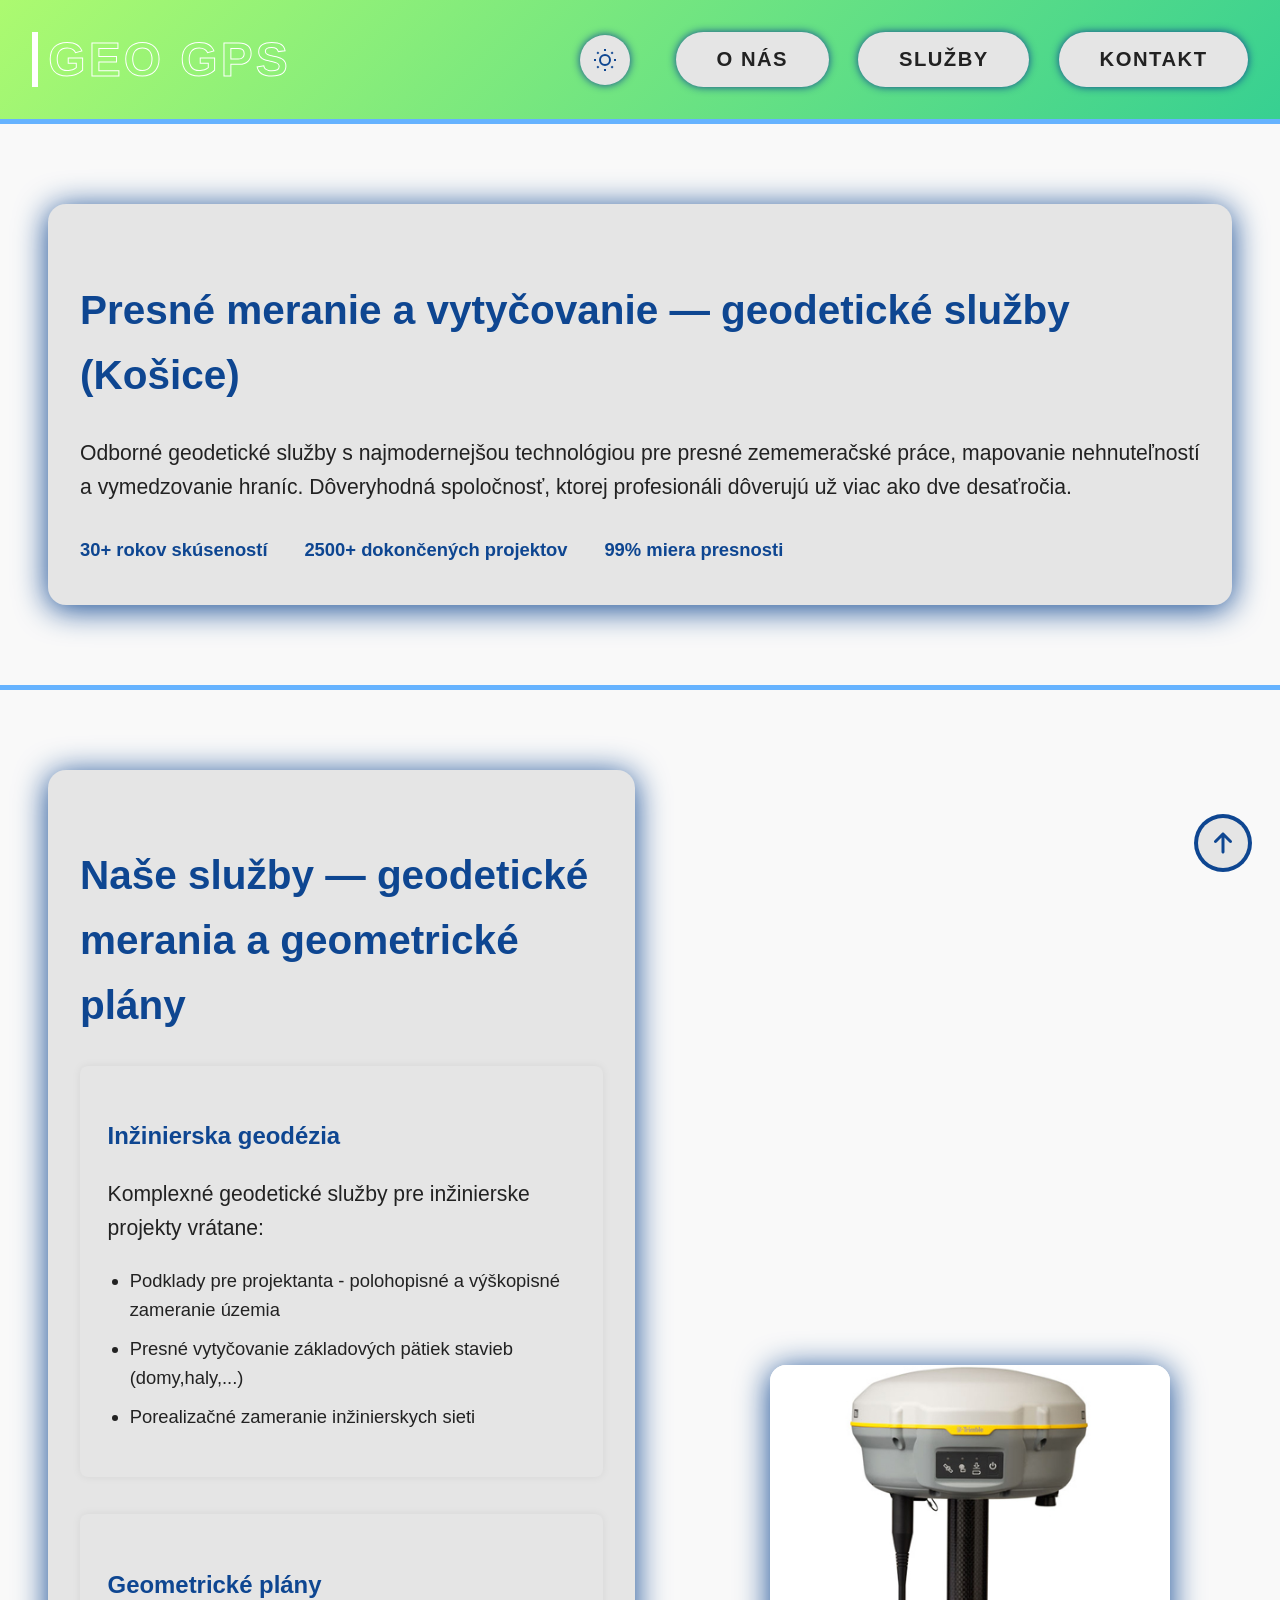
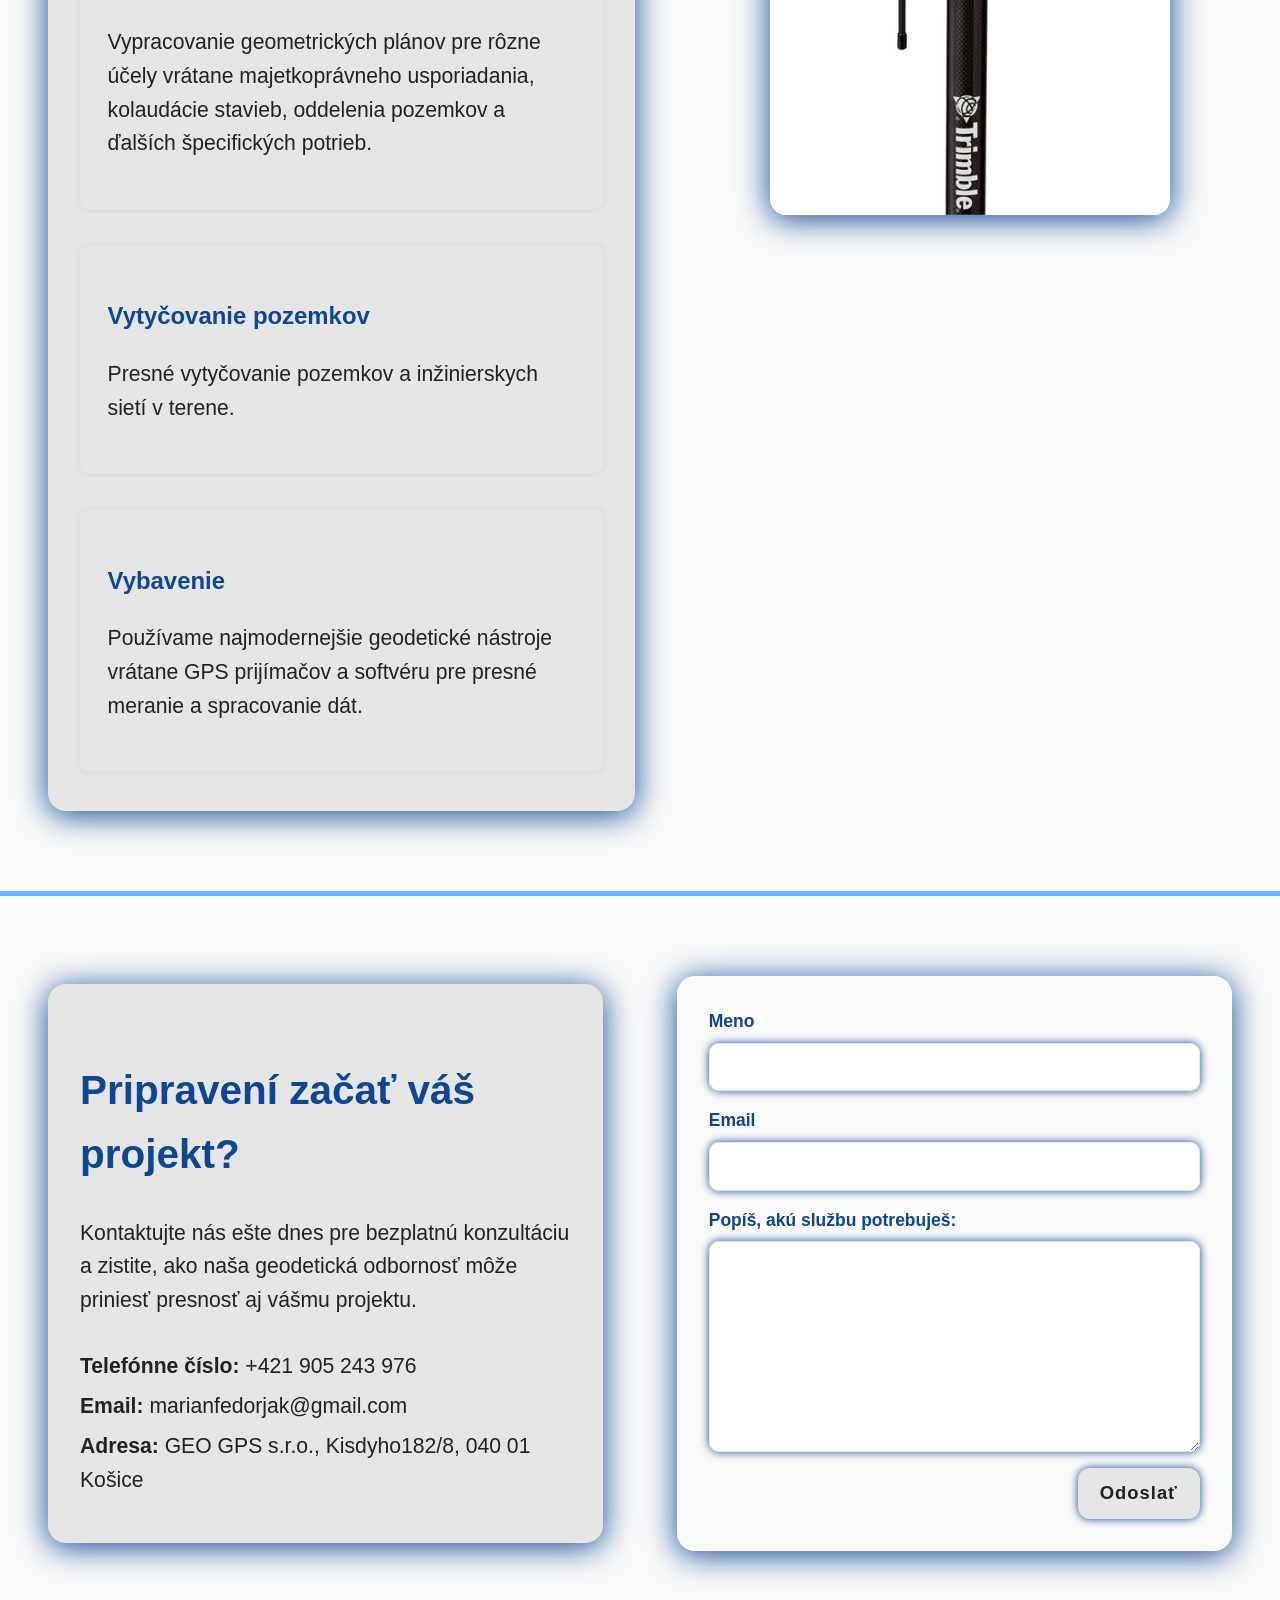
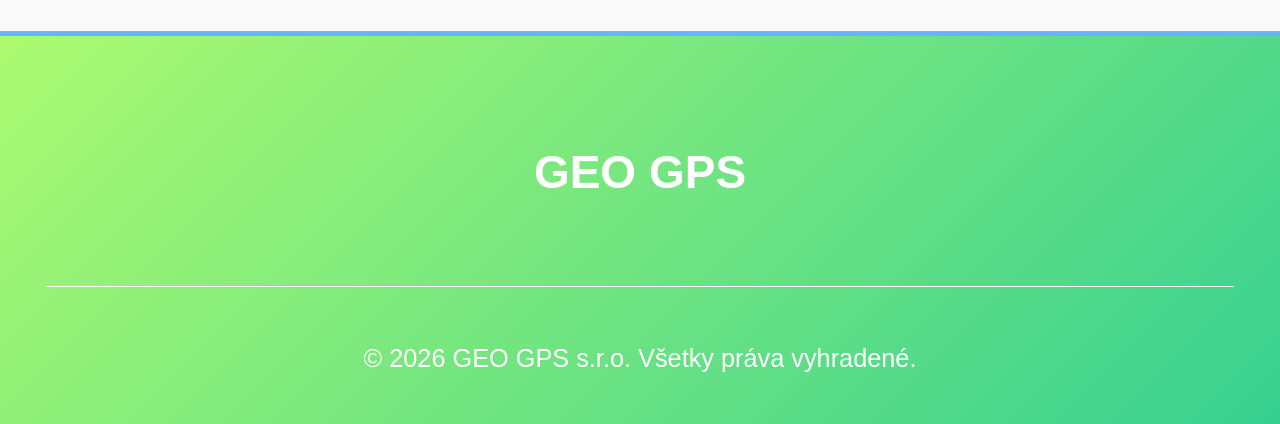
==== commit 8fa67668: "Enhance header layout with mobile compatibility, add hamburger menu, and improve light/dark mode tog" ====
--- a/main.html
+++ b/main.html
@@ -39,57 +39,123 @@
     </button>
 
     <header>
-      <button class="title">
+      <div class="header"></div>
+
+      <button class="title logo-center" aria-label="GEO GPS">
         <span class="actual-text">&nbsp;GEO GPS&nbsp;</span>
         <span aria-hidden="true" class="hover-text">&nbsp;GEO GPS&nbsp;</span>
       </button>
-      <nav>
-        <button
-          class="light-dark_mode"
-          onclick="toggleDarkMode()"
-          aria-label="Toggle dark mode"
-        >
-          <svg
-            class="sun-icon"
-            viewBox="0 0 24 24"
-            width="24"
-            height="24"
-            fill="none"
-            stroke="currentColor"
-            stroke-width="2"
+
+      <div class="header-hamburger">
+        <button class="hamburger" id="hamburger" aria-label="Open menu">
+          <span></span>
+          <span></span>
+          <span></span>
+        </button>
+
+        <nav class="main-nav">
+          <button
+            class="light-dark_mode desktop-only"
+            onclick="toggleDarkMode()"
+            aria-label="Toggle dark mode"
           >
-            <circle cx="12" cy="12" r="5"></circle>
-            <line x1="12" y1="1" x2="12" y2="3"></line>
-            <line x1="12" y1="21" x2="12" y2="23"></line>
-            <line x1="4.22" y1="4.22" x2="5.64" y2="5.64"></line>
-            <line x1="18.36" y1="18.36" x2="19.78" y2="19.78"></line>
-            <line x1="1" y1="12" x2="3" y2="12"></line>
-            <line x1="21" y1="12" x2="23" y2="12"></line>
-            <line x1="4.22" y1="19.78" x2="5.64" y2="18.36"></line>
-            <line x1="18.36" y1="5.64" x2="19.78" y2="4.22"></line>
-          </svg>
-          <svg
-            class="moon-icon"
-            viewBox="0 0 24 24"
-            width="24"
-            height="24"
-            fill="none"
-            stroke="currentColor"
-            stroke-width="2"
-          >
-            <path d="M21 12.79A9 9 0 1 1 11.21 3 7 7 0 0 0 21 12.79z"></path>
-          </svg>
-        </button>
-        <button class="nav_button" onclick="scrollToSection('O_nas')">
-          O nás
-        </button>
-        <button class="nav_button" onclick="scrollToSection('Sluzby')">
-          Služby
-        </button>
-        <button class="nav_button" onclick="scrollToSection('Kontakt')">
-          Kontakt
-        </button>
-      </nav>
+            <svg
+              class="sun-icon"
+              viewBox="0 0 24 24"
+              width="24"
+              height="24"
+              fill="none"
+              stroke="currentColor"
+              stroke-width="2"
+            >
+              <circle cx="12" cy="12" r="5"></circle>
+              <line x1="12" y1="1" x2="12" y2="3"></line>
+              <line x1="12" y1="21" x2="12" y2="23"></line>
+              <line x1="4.22" y1="4.22" x2="5.64" y2="5.64"></line>
+              <line x1="18.36" y1="18.36" x2="19.78" y2="19.78"></line>
+              <line x1="1" y1="12" x2="3" y2="12"></line>
+              <line x1="21" y1="12" x2="23" y2="12"></line>
+              <line x1="4.22" y1="19.78" x2="5.64" y2="18.36"></line>
+              <line x1="18.36" y1="5.64" x2="19.78" y2="4.22"></line>
+            </svg>
+            <svg
+              class="moon-icon"
+              viewBox="0 0 24 24"
+              width="24"
+              height="24"
+              fill="none"
+              stroke="currentColor"
+              stroke-width="2"
+            >
+              <path d="M21 12.79A9 9 0 1 1 11.21 3 7 7 0 0 0 21 12.79z"></path>
+            </svg>
+          </button>
+
+          <button class="nav_button" onclick="scrollToSection('O_nas')">
+            O nás
+          </button>
+          <button class="nav_button" onclick="scrollToSection('Sluzby')">
+            Služby
+          </button>
+          <button class="nav_button" onclick="scrollToSection('Kontakt')">
+            Kontakt
+          </button>
+        </nav>
+      </div>
+
+      <div class="mobile-menu" id="mobileMenu" aria-hidden="true">
+        <nav class="mobile-nav">
+          <button class="nav_button" onclick="handleMobileNav('O_nas')">
+            O nás
+          </button>
+          <button class="nav_button" onclick="handleMobileNav('Sluzby')">
+            Služby
+          </button>
+          <button class="nav_button" onclick="handleMobileNav('Kontakt')">
+            Kontakt
+          </button>
+          <div class="mobile-menu-footer">
+            <button
+              class="light-dark_mode"
+              onclick="toggleDarkMode()"
+              aria-label="Toggle dark mode"
+            >
+              <svg
+                class="sun-icon"
+                viewBox="0 0 24 24"
+                width="24"
+                height="24"
+                fill="none"
+                stroke="currentColor"
+                stroke-width="2"
+              >
+                <circle cx="12" cy="12" r="5"></circle>
+                <line x1="12" y1="1" x2="12" y2="3"></line>
+                <line x1="12" y1="21" x2="12" y2="23"></line>
+                <line x1="4.22" y1="4.22" x2="5.64" y2="5.64"></line>
+                <line x1="18.36" y1="18.36" x2="19.78" y2="19.78"></line>
+                <line x1="1" y1="12" x2="3" y2="12"></line>
+                <line x1="21" y1="12" x2="23" y2="12"></line>
+                <line x1="4.22" y1="19.78" x2="5.64" y2="18.36"></line>
+                <line x1="18.36" y1="5.64" x2="19.78" y2="4.22"></line>
+              </svg>
+              <svg
+                class="moon-icon"
+                viewBox="0 0 24 24"
+                width="24"
+                height="24"
+                fill="none"
+                stroke="currentColor"
+                stroke-width="2"
+              >
+                <path
+                  d="M21 12.79A9 9 0 1 1 11.21 3 7 7 0 0 0 21 12.79z"
+                ></path>
+              </svg>
+            </button>
+          </div>
+        </nav>
+      </div>
     </header>
 
     <main>
@@ -189,7 +255,7 @@
           >
             <div class="form-group">
               <label for="name">Meno</label>
-              <input type="text" id="name" name="name"/>
+              <input type="text" id="name" name="name" />
             </div>
             <div class="form-group">
               <label for="email">Email</label>
@@ -256,6 +322,66 @@
 
       function scrollToTop() {
         window.scrollTo({ top: 0, behavior: "smooth" });
+      }
+
+      function handleMobileNav(id) {
+        toggleMenu();
+        const section = document.getElementById(id);
+        if (section) section.scrollIntoView({ behavior: "smooth" });
+      }
+      // Toggle mobile menu
+      function toggleMenu() {
+        const menu = document.getElementById("mobileMenu");
+        const btn = document.getElementById("hamburger");
+        const opened = document.body.classList.toggle("menu-open");
+        if (menu) menu.setAttribute("aria-hidden", opened ? "false" : "true");
+        if (btn) {
+          btn.setAttribute("aria-expanded", opened ? "true" : "false");
+          btn.classList.toggle("active", opened);
+        }
+        if (opened) {
+          const first = menu && menu.querySelector(".nav_button");
+          if (first) first.focus();
+        } else {
+          if (btn) btn.focus();
+        }
+      }
+
+      (function attachHamburger() {
+        const btn = document.getElementById("hamburger");
+        if (btn) btn.addEventListener("click", toggleMenu);
+      })();
+
+      (function hideOnScroll() {
+        let lastY = window.scrollY || 0;
+        let ticking = false;
+        window.addEventListener(
+          "scroll",
+          function () {
+            const currentY = window.scrollY || 0;
+            if (!ticking) {
+              window.requestAnimationFrame(function () {
+                if (currentY > lastY && currentY > 40) {
+                  document.body.classList.add("scrolling-down");
+                  document.body.classList.remove("scrolling-up");
+                } else {
+                  document.body.classList.remove("scrolling-down");
+                  document.body.classList.add("scrolling-up");
+                }
+                lastY = currentY;
+                ticking = false;
+              });
+              ticking = true;
+            }
+          },
+          { passive: true },
+        );
+      })();
+
+      function handleMobileNav(id) {
+        toggleMenu();
+        const section = document.getElementById(id);
+        if (section) section.scrollIntoView({ behavior: "smooth" });
       }
     </script>
     <script type="application/ld+json">
--- a/style.css
+++ b/style.css
@@ -1,4 +1,11 @@
 /* Reset and base styles */
+html {
+  box-sizing: border-box;
+}
+*, *::before, *::after {
+  box-sizing: inherit;
+}
+
 :root {
   --primary-00: #0e4690;
   --primary-25: #007498;
@@ -6,7 +13,7 @@
   --primary-100: #acfa70;
   --accent: #0e4691;
   --bg-page: #f9f9f9;
-  --card-bg: #f5f8ff;
+  --card-bg: #e5e5e5;
   --text: #222;
   --main-color: #fff;
   --title-color: #ffffff;
@@ -33,8 +40,8 @@
 html,
 body {
   margin: 0;
-  box-sizing: border-box;
   height: 100%;
+  width: fit-content;
 }
 body,
 button,
@@ -54,14 +61,17 @@
   transition:
     background-color 0.5s ease,
     color 0.5s ease;
+  overflow-x: hidden;
 }
 
 /* Header styles */
 header {
+  position: relative;
   padding: 2rem 2rem;
   display: flex;
   justify-content: space-between;
   align-items: center;
+  flex-wrap: wrap;
   background-size: 300% 300%;
   background-image: linear-gradient(
     -45deg,
@@ -73,6 +83,144 @@
   -webkit-animation: AnimateBG 20s ease infinite;
   animation: AnimateBG 20s ease infinite;
 }
+
+/* Header layout and mobile menu */
+.header {
+  display: flex;
+  align-items: center;
+  justify-content: space-between;
+  width: 100%;
+  gap: 0.5rem;
+}
+.header-hamburger {
+  display: flex;
+  align-items: center;
+  gap: 0.5rem;
+}
+@media only screen and (max-width: 768px) {
+  .list {
+    display: block;
+  }
+  .item {
+    width: auto;
+  }
+}
+
+.main-nav {
+  display: flex;
+  align-items: center;
+  gap: 0.6rem;
+}
+
+/* Hamburger button */
+#hamburger,
+#hamburger span {
+  display: inline-block;
+  box-sizing: border-box;
+}
+#hamburger {
+  position: relative;
+  width: 44px;
+  height: 44px;
+  background: rgba(255,255,255,0.92);
+  border: 2px solid rgba(0,0,0,0.06);
+  border-radius: 10px;
+  appearance: none;
+  cursor: pointer;
+  box-shadow: 0 6px 18px rgba(14,70,145,0.08);
+}
+#hamburger:focus:not(:focus-visible) {
+  outline: none;
+}
+#hamburger::before,
+#hamburger::after {
+  content: '';
+}
+#hamburger::before,
+#hamburger::after,
+#hamburger span {
+  position: absolute;
+  width: 60%;
+  height: 4px;
+  background: var(--primary-00);
+  border-radius: 4px;
+  left: 20%;
+  transition: .18s ease;
+}
+#hamburger::before {
+  top: 6px;
+  left: 8px;
+  transform-origin: 0 0;
+  transform: rotate(45deg) scaleX(0);
+  transition-delay: 0s;
+}
+#hamburger::after {
+  bottom: 6px;
+  left: 8px;
+  transform-origin: 0 100%;
+  transform: rotate(-45deg) scaleX(0);
+  transition-delay: 0s;
+}
+#hamburger span:nth-of-type(1) { top: 8px; }
+#hamburger span:nth-of-type(2) { top: calc(50% - 2px); }
+#hamburger span:nth-of-type(3) { bottom: 8px; }
+#hamburger.active::before { transform: rotate(45deg) scaleX(1.5); }
+#hamburger.active::after { transform: rotate(-45deg) scaleX(1.5); }
+#hamburger.active span:nth-of-type(-n+3) { transform: scaleX(0); }
+
+@media (min-width: 901px) {
+  #hamburger, .hamburger { display: none !important; }
+}
+
+/* Mobile slide-out menu */
+.mobile-menu {
+  position: fixed;
+  top: 76px;
+  right: 16px;
+  width: 220px;
+  max-width: calc(100% - 32px);
+  background: var(--card-bg);
+  border-radius: 12px;
+  box-shadow: 0 8px 40px rgba(0,0,0,0.25);
+  padding: 0.6rem;
+  display: flex;
+  flex-direction: column;
+  gap: 0.5rem;
+  opacity: 0;
+  visibility: hidden;
+  transform-origin: top right;
+  transform: translateY(-6px) translateX(8px) scale(1);
+  transition: opacity 200ms ease, transform 200ms ease, visibility 200ms;
+  z-index: 9999;
+}
+
+body.menu-open .mobile-menu {
+  opacity: 1;
+  visibility: visible;
+  transform: translateY(0) translateX(0) scale(1);
+}
+
+@media (min-width: 901px) {
+  .mobile-menu { display: none !important; }
+}
+
+.mobile-nav .nav_button {
+  width: 100%;
+  text-align: left;
+  padding: 1em 1rem;
+  border-radius: 10px;
+  background: color-mix(in srgb, var(--main-color) 95%, transparent);
+}
+.mobile-menu-footer {
+  margin-top: 0.5rem;
+  display: flex;
+  justify-content: flex-start;
+  padding-top: 0.4rem;
+  border-top: 1px solid color-mix(in srgb, var(--accent) 8%, transparent);
+}
+
+.desktop-only { display: inline-flex; }
+
 .title {
   margin: 0;
   height: auto;
@@ -146,7 +294,7 @@
   transition: 100ms;
 }
 
-/* Main sections: O_nás, Služby, Kontakt-banner */
+/* Main sections */
 .O_nas,
 .Sluzby,
 .Kontakt-banner {
@@ -194,11 +342,14 @@
 
 /* Images */
 .image {
+  flex: 1;
   display: flex;
   justify-content: center;
   align-items: center;
 }
 .image img {
+  width: 100%;
+  max-width: 400px;
   border-radius: 16px;
   box-shadow: 0 4px 32px var(--accent);
   object-fit: cover;
@@ -616,4 +767,63 @@
     flex-direction: column;
     gap: 1.5em;
   }
-}
+
+  /* Mobile nav */
+  .main-nav { display: none; }
+  .hamburger { display: inline-flex; }
+  .desktop-only { display: none; }
+
+  nav.main-nav {
+    width: 100%;
+    display: none;
+  }
+  .nav_button {
+    width: 100%;
+    padding: 0.9em 1rem;
+    margin-left: 0;
+    border-radius: 12px;
+    text-align: left;
+  }
+
+  header {
+    padding: 1.6rem 1rem;
+  }
+  .logo-center { --fs-size: 2.6rem; position: relative; left: 50%; transform: translateX(-50%); z-index: 5; }
+
+  #hamburger { display: inline-flex; position: absolute; top: 18px; right: 16px; z-index: 10001; }
+  .main-nav { display: none !important; }
+  .mobile-menu { top: 12px; right: calc(16px + 44px + 8px); width: 220px; }
+  .mobile-menu .light-dark_mode { margin: 0; }
+  .mobile-menu { top: calc(12px + 6px); }
+  .mobile-nav .nav_button { padding: 1.1em 1rem; font-size: 1.05em; }
+
+  .light-dark_mode .sun-icon,
+  .light-dark_mode .sun-icon line,
+  .light-dark_mode .sun-icon circle,
+  .light-dark_mode .sun-icon path {
+    stroke: currentColor;
+    stroke-width: 2;
+    stroke-linecap: round;
+    stroke-linejoin: round;
+    color: var(--accent);
+  }
+
+  /* Hide hamburger when user scrolls down */
+  body.scrolling-down #hamburger {
+    transform: translateY(-120%);
+    opacity: 0;
+    pointer-events: none;
+  }
+  body.scrolling-down .mobile-menu {
+    transform: translateY(-10px) scale(0.98);
+    opacity: 0;
+    visibility: hidden;
+    pointer-events: none;
+  }
+  .mobile-nav {
+    display: flex;
+    flex-direction: column;
+    gap: 0.8rem;
+    align-items: stretch;
+  }
+}
--- a/style.css
+++ b/style.css
@@ -1,4 +1,11 @@
 /* Reset and base styles */
+html {
+  box-sizing: border-box;
+}
+*, *::before, *::after {
+  box-sizing: inherit;
+}
+
 :root {
   --primary-00: #0e4690;
   --primary-25: #007498;
@@ -6,7 +13,7 @@
   --primary-100: #acfa70;
   --accent: #0e4691;
   --bg-page: #f9f9f9;
-  --card-bg: #f5f8ff;
+  --card-bg: #e5e5e5;
   --text: #222;
   --main-color: #fff;
   --title-color: #ffffff;
@@ -33,8 +40,8 @@
 html,
 body {
   margin: 0;
-  box-sizing: border-box;
   height: 100%;
+  width: fit-content;
 }
 body,
 button,
@@ -54,14 +61,17 @@
   transition:
     background-color 0.5s ease,
     color 0.5s ease;
+  overflow-x: hidden;
 }
 
 /* Header styles */
 header {
+  position: relative;
   padding: 2rem 2rem;
   display: flex;
   justify-content: space-between;
   align-items: center;
+  flex-wrap: wrap;
   background-size: 300% 300%;
   background-image: linear-gradient(
     -45deg,
@@ -73,6 +83,144 @@
   -webkit-animation: AnimateBG 20s ease infinite;
   animation: AnimateBG 20s ease infinite;
 }
+
+/* Header layout and mobile menu */
+.header {
+  display: flex;
+  align-items: center;
+  justify-content: space-between;
+  width: 100%;
+  gap: 0.5rem;
+}
+.header-hamburger {
+  display: flex;
+  align-items: center;
+  gap: 0.5rem;
+}
+@media only screen and (max-width: 768px) {
+  .list {
+    display: block;
+  }
+  .item {
+    width: auto;
+  }
+}
+
+.main-nav {
+  display: flex;
+  align-items: center;
+  gap: 0.6rem;
+}
+
+/* Hamburger button */
+#hamburger,
+#hamburger span {
+  display: inline-block;
+  box-sizing: border-box;
+}
+#hamburger {
+  position: relative;
+  width: 44px;
+  height: 44px;
+  background: rgba(255,255,255,0.92);
+  border: 2px solid rgba(0,0,0,0.06);
+  border-radius: 10px;
+  appearance: none;
+  cursor: pointer;
+  box-shadow: 0 6px 18px rgba(14,70,145,0.08);
+}
+#hamburger:focus:not(:focus-visible) {
+  outline: none;
+}
+#hamburger::before,
+#hamburger::after {
+  content: '';
+}
+#hamburger::before,
+#hamburger::after,
+#hamburger span {
+  position: absolute;
+  width: 60%;
+  height: 4px;
+  background: var(--primary-00);
+  border-radius: 4px;
+  left: 20%;
+  transition: .18s ease;
+}
+#hamburger::before {
+  top: 6px;
+  left: 8px;
+  transform-origin: 0 0;
+  transform: rotate(45deg) scaleX(0);
+  transition-delay: 0s;
+}
+#hamburger::after {
+  bottom: 6px;
+  left: 8px;
+  transform-origin: 0 100%;
+  transform: rotate(-45deg) scaleX(0);
+  transition-delay: 0s;
+}
+#hamburger span:nth-of-type(1) { top: 8px; }
+#hamburger span:nth-of-type(2) { top: calc(50% - 2px); }
+#hamburger span:nth-of-type(3) { bottom: 8px; }
+#hamburger.active::before { transform: rotate(45deg) scaleX(1.5); }
+#hamburger.active::after { transform: rotate(-45deg) scaleX(1.5); }
+#hamburger.active span:nth-of-type(-n+3) { transform: scaleX(0); }
+
+@media (min-width: 901px) {
+  #hamburger, .hamburger { display: none !important; }
+}
+
+/* Mobile slide-out menu */
+.mobile-menu {
+  position: fixed;
+  top: 76px;
+  right: 16px;
+  width: 220px;
+  max-width: calc(100% - 32px);
+  background: var(--card-bg);
+  border-radius: 12px;
+  box-shadow: 0 8px 40px rgba(0,0,0,0.25);
+  padding: 0.6rem;
+  display: flex;
+  flex-direction: column;
+  gap: 0.5rem;
+  opacity: 0;
+  visibility: hidden;
+  transform-origin: top right;
+  transform: translateY(-6px) translateX(8px) scale(1);
+  transition: opacity 200ms ease, transform 200ms ease, visibility 200ms;
+  z-index: 9999;
+}
+
+body.menu-open .mobile-menu {
+  opacity: 1;
+  visibility: visible;
+  transform: translateY(0) translateX(0) scale(1);
+}
+
+@media (min-width: 901px) {
+  .mobile-menu { display: none !important; }
+}
+
+.mobile-nav .nav_button {
+  width: 100%;
+  text-align: left;
+  padding: 1em 1rem;
+  border-radius: 10px;
+  background: color-mix(in srgb, var(--main-color) 95%, transparent);
+}
+.mobile-menu-footer {
+  margin-top: 0.5rem;
+  display: flex;
+  justify-content: flex-start;
+  padding-top: 0.4rem;
+  border-top: 1px solid color-mix(in srgb, var(--accent) 8%, transparent);
+}
+
+.desktop-only { display: inline-flex; }
+
 .title {
   margin: 0;
   height: auto;
@@ -146,7 +294,7 @@
   transition: 100ms;
 }
 
-/* Main sections: O_nás, Služby, Kontakt-banner */
+/* Main sections */
 .O_nas,
 .Sluzby,
 .Kontakt-banner {
@@ -194,11 +342,14 @@
 
 /* Images */
 .image {
+  flex: 1;
   display: flex;
   justify-content: center;
   align-items: center;
 }
 .image img {
+  width: 100%;
+  max-width: 400px;
   border-radius: 16px;
   box-shadow: 0 4px 32px var(--accent);
   object-fit: cover;
@@ -616,4 +767,63 @@
     flex-direction: column;
     gap: 1.5em;
   }
-}
+
+  /* Mobile nav */
+  .main-nav { display: none; }
+  .hamburger { display: inline-flex; }
+  .desktop-only { display: none; }
+
+  nav.main-nav {
+    width: 100%;
+    display: none;
+  }
+  .nav_button {
+    width: 100%;
+    padding: 0.9em 1rem;
+    margin-left: 0;
+    border-radius: 12px;
+    text-align: left;
+  }
+
+  header {
+    padding: 1.6rem 1rem;
+  }
+  .logo-center { --fs-size: 2.6rem; position: relative; left: 50%; transform: translateX(-50%); z-index: 5; }
+
+  #hamburger { display: inline-flex; position: absolute; top: 18px; right: 16px; z-index: 10001; }
+  .main-nav { display: none !important; }
+  .mobile-menu { top: 12px; right: calc(16px + 44px + 8px); width: 220px; }
+  .mobile-menu .light-dark_mode { margin: 0; }
+  .mobile-menu { top: calc(12px + 6px); }
+  .mobile-nav .nav_button { padding: 1.1em 1rem; font-size: 1.05em; }
+
+  .light-dark_mode .sun-icon,
+  .light-dark_mode .sun-icon line,
+  .light-dark_mode .sun-icon circle,
+  .light-dark_mode .sun-icon path {
+    stroke: currentColor;
+    stroke-width: 2;
+    stroke-linecap: round;
+    stroke-linejoin: round;
+    color: var(--accent);
+  }
+
+  /* Hide hamburger when user scrolls down */
+  body.scrolling-down #hamburger {
+    transform: translateY(-120%);
+    opacity: 0;
+    pointer-events: none;
+  }
+  body.scrolling-down .mobile-menu {
+    transform: translateY(-10px) scale(0.98);
+    opacity: 0;
+    visibility: hidden;
+    pointer-events: none;
+  }
+  .mobile-nav {
+    display: flex;
+    flex-direction: column;
+    gap: 0.8rem;
+    align-items: stretch;
+  }
+}
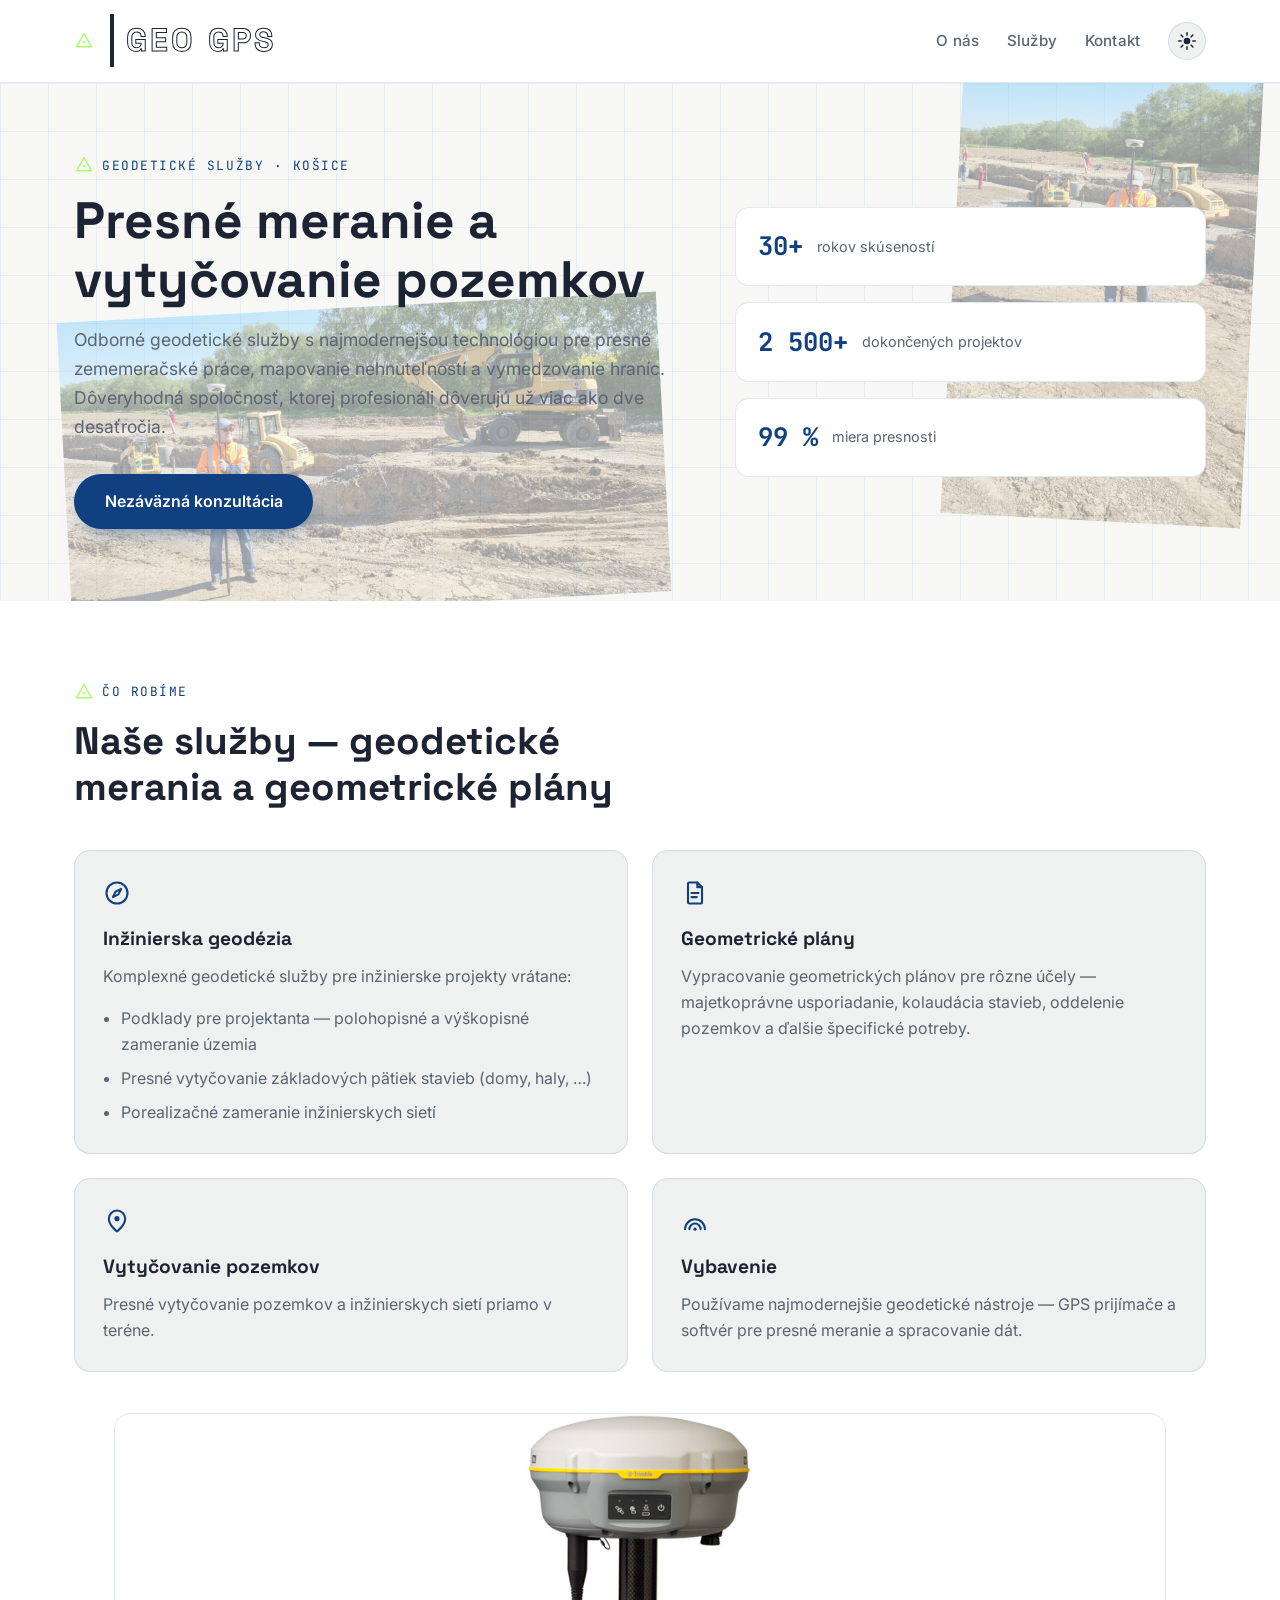
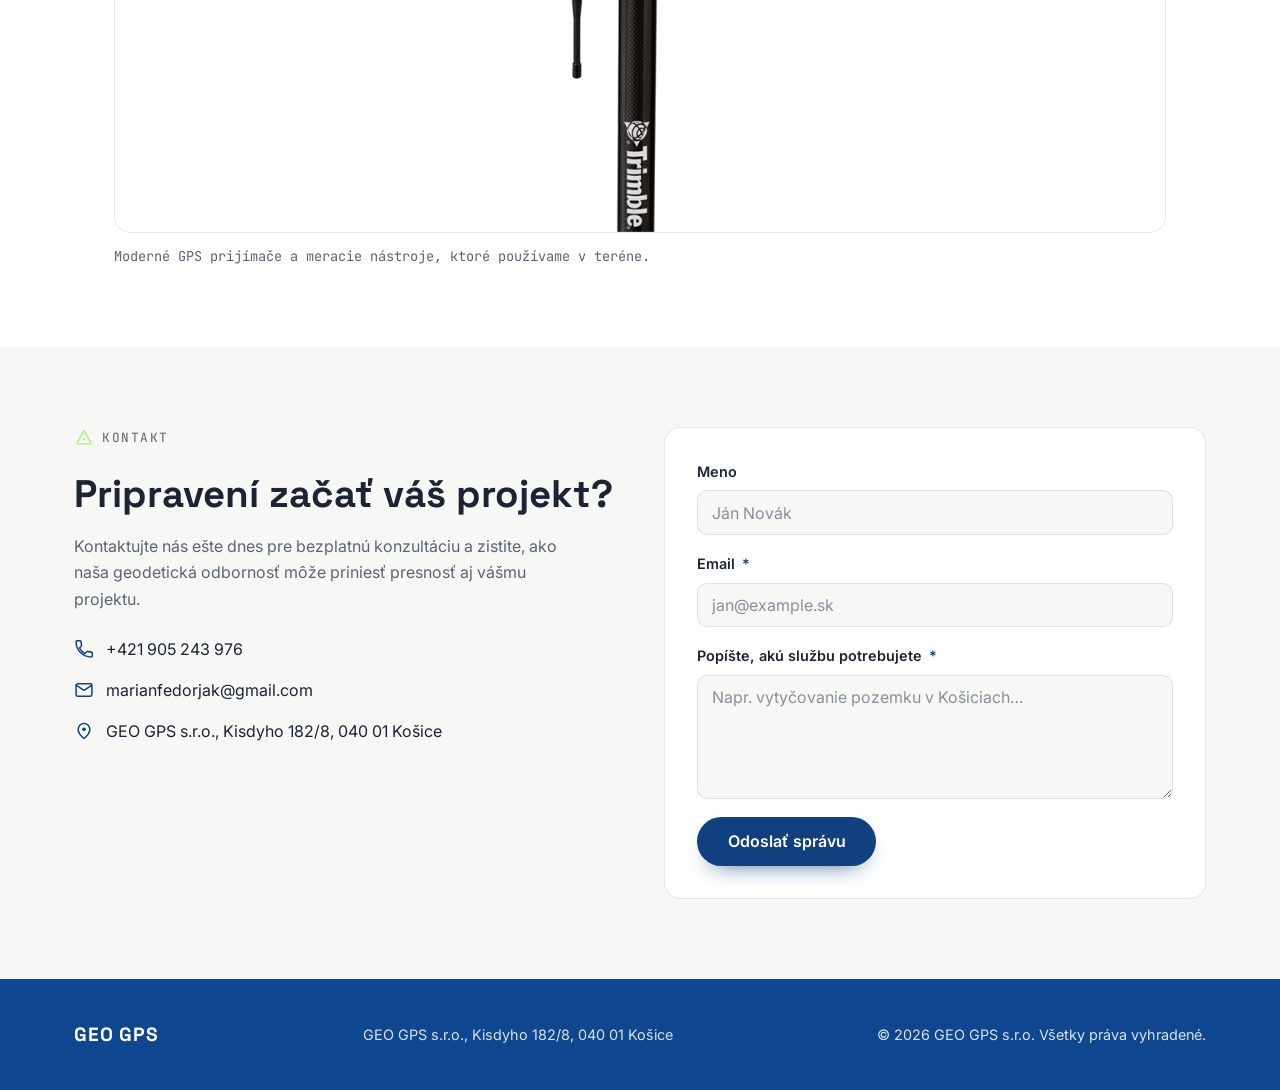
==== commit 2a0749eb: "Refactor code structure for improved readability and maintainability and complete redesign that is m" ====
--- a/main.html
+++ b/main.html
@@ -3,6 +3,11 @@
   <head>
     <meta charset="UTF-8" />
     <meta name="viewport" content="width=device-width, initial-scale=1.0" />
+
+    <meta name="color-scheme" content="light dark" />
+    <meta name="theme-color" content="#f7f8f6" media="(prefers-color-scheme: light)" />
+    <meta name="theme-color" content="#10161f"  media="(prefers-color-scheme: dark)"  />
+
     <title>GEO GPS — geodetické služby, vytyčovanie pozemkov | Košice</title>
     <meta
       name="description"
@@ -12,385 +17,509 @@
       name="keywords"
       content="geodetické služby, vytyčovanie pozemkov, geometrický plán, geodet Košice, meranie pozemku"
     />
+
+    <!-- Open Graphs -->
+    <meta property="og:type"        content="website" />
+    <meta property="og:url"         content="https://www.geogps.sk/" />
+    <meta property="og:title"       content="GEO GPS — geodetické služby, vytyčovanie pozemkov | Košice" />
+    <meta property="og:description" content="Presné geodetické služby v Košiciach: vytyčovanie pozemkov, geometrické plány, inžinierska geodézia." />
+
     <link rel="canonical" href="https://www.geogps.sk/" />
+    <link rel="icon"    type="image/png"      href="/images/icon.png" />
+    <link rel="sitemap" type="application/xml" title="Sitemap" href="/sitemap.xml" />
+
+    <!-- Fonts -->
+    <link rel="preconnect" href="https://fonts.googleapis.com" />
+    <link rel="preconnect" href="https://fonts.gstatic.com" crossorigin />
     <link
-      rel="preload"
-      href="style.css"
-      as="style"
-      onload="this.rel = 'stylesheet'"
+      href="https://fonts.googleapis.com/css2?family=Space+Grotesk:wght@500;700&family=Inter:wght@400;500;600&family=JetBrains+Mono:wght@500;700&display=swap"
+      rel="stylesheet"
     />
-    <noscript><link rel="stylesheet" href="style.css" /></noscript>
-    <link rel="icon" type="image/png" href="/images/favicon.png" />
-    <link
-      rel="sitemap"
-      type="application/xml"
-      title="Sitemap"
-      href="/sitemap.xml"
-    />
+
+    <link rel="stylesheet" href="style.css" />
+
+    <script>
+      (function () {
+        var saved = localStorage.getItem('theme');
+
+        var legacy = localStorage.getItem('darkMode');
+        if (legacy !== null && saved === null) {
+          saved = legacy === 'enabled' ? 'dark' : 'light';
+          localStorage.setItem('theme', saved);
+          localStorage.removeItem('darkMode');
+        }
+
+        if (saved === 'dark' || saved === 'light') {
+          document.documentElement.dataset.theme = saved;
+        }
+      }());
+    </script>
   </head>
 
   <body>
-    <button class="button_back_to_top" onclick="scrollToTop()">
-      <svg class="svgIcon" viewBox="0 0 384 512">
-        <path
-          d="M214.6 41.4c-12.5-12.5-32.8-12.5-45.3 0l-160 160c-12.5 12.5-12.5 32.8 0 45.3s32.8 12.5 45.3 0L160 141.2V448c0 17.7 14.3 32 32 32s32-14.3 32-32V141.2L329.4 246.6c12.5 12.5 32.8 12.5 45.3 0s12.5-32.8 0-45.3l-160-160z"
-        ></path>
-      </svg>
-    </button>
-
-    <header>
-      <div class="header"></div>
-
-      <button class="title logo-center" aria-label="GEO GPS">
-        <span class="actual-text">&nbsp;GEO GPS&nbsp;</span>
-        <span aria-hidden="true" class="hover-text">&nbsp;GEO GPS&nbsp;</span>
-      </button>
-
-      <div class="header-hamburger">
-        <button class="hamburger" id="hamburger" aria-label="Open menu">
+    <a class="skip-link" href="#main">Preskočiť na obsah</a>
+
+    <!-- Icons -->
+    <svg xmlns="http://www.w3.org/2000/svg" aria-hidden="true" focusable="false" style="display: none">
+      <symbol id="icon-marker" viewBox="0 0 24 24">
+        <path d="M12 3 21 19H3Z" />
+        <circle cx="12" cy="13.4" r="1.4" fill="currentColor" stroke="none" />
+      </symbol>
+
+      <symbol id="icon-sun" viewBox="0 0 24 24">
+        <circle cx="12" cy="12" r="4" fill="currentColor" stroke="none" />
+        <g>
+          <line x1="12" y1="2"     x2="12" y2="5"      />
+          <line x1="12" y1="19"    x2="12" y2="22"     />
+          <line x1="2"  y1="12"    x2="5"  y2="12"     />
+          <line x1="19" y1="12"    x2="22" y2="12"     />
+          <line x1="4.9" y1="4.9"  x2="7"  y2="7"      />
+          <line x1="17"  y1="17"   x2="19.1" y2="19.1" />
+          <line x1="4.9" y1="19.1" x2="7" y2="17"      />
+          <line x1="17"  y1="7"    x2="19.1" y2="4.9"  />
+        </g>
+      </symbol>
+
+      <symbol id="icon-moon" viewBox="0 0 24 24">
+        <path d="M20 14.5A8.5 8.5 0 1 1 9.5 4 7 7 0 0 0 20 14.5Z" fill="currentColor" stroke="none" />
+      </symbol>
+
+      <symbol id="icon-compass" viewBox="0 0 24 24">
+        <circle cx="12" cy="12" r="9" />
+        <path d="M15.5 8.5 13.2 13.2 8.5 15.5 10.8 10.8Z" />
+      </symbol>
+
+      <symbol id="icon-file-text" viewBox="0 0 24 24">
+        <path d="M7 3h7l4 4v13a1 1 0 0 1-1 1H7a1 1 0 0 1-1-1V4a1 1 0 0 1 1-1Z" />
+        <path d="M14 3v4h4" />
+        <line x1="9" y1="12"   x2="15"   y2="12"   />
+        <line x1="9" y1="15.5" x2="13.5" y2="15.5" />
+      </symbol>
+
+      <symbol id="icon-map-pin" viewBox="0 0 24 24">
+        <path d="M12 21s-7-5.4-7-11a7 7 0 1 1 14 0c0 5.6-7 11-7 11Z" />
+        <circle cx="12" cy="10" r="2.2" fill="currentColor" stroke="none" />
+      </symbol>
+
+      <symbol id="icon-satellite" viewBox="0 0 24 24">
+        <circle cx="12" cy="19" r="1.4" fill="currentColor" stroke="none" />
+        <path d="M7.2 19a4.8 4.8 0 0 1 9.6 0" />
+        <path d="M3.5 19a8.5 8.5 0 0 1 17 0" />
+      </symbol>
+
+      <symbol id="icon-phone" viewBox="0 0 24 24">
+        <path d="M6.6 10.8a15.3 15.3 0 0 0 6.6 6.6l2.2-2.2a1.2 1.2 0 0 1 1.2-.3c1.3.4 2.7.6 4.1.6a1.2 1.2 0 0 1 1.2 1.2v3.6a1.2 1.2 0 0 1-1.2 1.2C10.6 21.5 2.5 13.4 2.5 3.2A1.2 1.2 0 0 1 3.7 2h3.6a1.2 1.2 0 0 1 1.2 1.2c0 1.4.2 2.8.6 4.1a1.2 1.2 0 0 1-.3 1.2Z" />
+      </symbol>
+
+      <symbol id="icon-mail" viewBox="0 0 24 24">
+        <rect x="2.5" y="4.5" width="19" height="15" rx="2" />
+        <path d="M3 6.5 12 12.5 21 6.5" />
+      </symbol>
+
+      <symbol id="icon-arrow-up" viewBox="0 0 24 24">
+        <line x1="12" y1="19" x2="12" y2="5" />
+        <path d="M6 11 12 5 18 11" />
+      </symbol>
+    </svg>
+
+    <!-- Header -->  
+    <header class="site-header" id="top">
+      <div class="header-inner">
+        <a class="logo logo-animated" aria-label="GEO GPS — na začiatok stránky">
+          <svg class="icon icon-marker" aria-hidden="true" focusable="false">
+            <use href="#icon-marker"></use>
+          </svg>
+          <span class="logo-text">
+            <span class="logo-text-base">GEO GPS</span>
+            <span class="logo-text-hover" aria-hidden="true">GEO GPS</span>
+          </span>
+        </a>
+
+        <nav class="main-nav" aria-label="Hlavná navigácia">
+          <a class="nav-link" href="#o-nas">O nás</a>
+          <a class="nav-link" href="#sluzby">Služby</a>
+          <a class="nav-link" href="#kontakt">Kontakt</a>
+          <button class="theme-toggle" type="button" aria-label="Prepnúť na tmavý režim">
+            <svg class="icon icon-sun" aria-hidden="true" focusable="false">
+              <use href="#icon-sun"></use>
+            </svg>
+            <svg class="icon icon-moon" aria-hidden="true" focusable="false">
+              <use href="#icon-moon"></use>
+            </svg>
+          </button>
+        </nav>
+
+        <button
+          class="hamburger"
+          id="hamburger"
+          type="button"
+          aria-label="Otvoriť menu"
+          aria-expanded="false"
+          aria-controls="mobileMenu"
+        >
           <span></span>
           <span></span>
           <span></span>
         </button>
-
-        <nav class="main-nav">
-          <button
-            class="light-dark_mode desktop-only"
-            onclick="toggleDarkMode()"
-            aria-label="Toggle dark mode"
-          >
-            <svg
-              class="sun-icon"
-              viewBox="0 0 24 24"
-              width="24"
-              height="24"
-              fill="none"
-              stroke="currentColor"
-              stroke-width="2"
-            >
-              <circle cx="12" cy="12" r="5"></circle>
-              <line x1="12" y1="1" x2="12" y2="3"></line>
-              <line x1="12" y1="21" x2="12" y2="23"></line>
-              <line x1="4.22" y1="4.22" x2="5.64" y2="5.64"></line>
-              <line x1="18.36" y1="18.36" x2="19.78" y2="19.78"></line>
-              <line x1="1" y1="12" x2="3" y2="12"></line>
-              <line x1="21" y1="12" x2="23" y2="12"></line>
-              <line x1="4.22" y1="19.78" x2="5.64" y2="18.36"></line>
-              <line x1="18.36" y1="5.64" x2="19.78" y2="4.22"></line>
-            </svg>
-            <svg
-              class="moon-icon"
-              viewBox="0 0 24 24"
-              width="24"
-              height="24"
-              fill="none"
-              stroke="currentColor"
-              stroke-width="2"
-            >
-              <path d="M21 12.79A9 9 0 1 1 11.21 3 7 7 0 0 0 21 12.79z"></path>
-            </svg>
-          </button>
-
-          <button class="nav_button" onclick="scrollToSection('O_nas')">
-            O nás
-          </button>
-          <button class="nav_button" onclick="scrollToSection('Sluzby')">
-            Služby
-          </button>
-          <button class="nav_button" onclick="scrollToSection('Kontakt')">
-            Kontakt
-          </button>
-        </nav>
       </div>
 
-      <div class="mobile-menu" id="mobileMenu" aria-hidden="true">
-        <nav class="mobile-nav">
-          <button class="nav_button" onclick="handleMobileNav('O_nas')">
-            O nás
-          </button>
-          <button class="nav_button" onclick="handleMobileNav('Sluzby')">
-            Služby
-          </button>
-          <button class="nav_button" onclick="handleMobileNav('Kontakt')">
-            Kontakt
-          </button>
-          <div class="mobile-menu-footer">
-            <button
-              class="light-dark_mode"
-              onclick="toggleDarkMode()"
-              aria-label="Toggle dark mode"
-            >
-              <svg
-                class="sun-icon"
-                viewBox="0 0 24 24"
-                width="24"
-                height="24"
-                fill="none"
-                stroke="currentColor"
-                stroke-width="2"
-              >
-                <circle cx="12" cy="12" r="5"></circle>
-                <line x1="12" y1="1" x2="12" y2="3"></line>
-                <line x1="12" y1="21" x2="12" y2="23"></line>
-                <line x1="4.22" y1="4.22" x2="5.64" y2="5.64"></line>
-                <line x1="18.36" y1="18.36" x2="19.78" y2="19.78"></line>
-                <line x1="1" y1="12" x2="3" y2="12"></line>
-                <line x1="21" y1="12" x2="23" y2="12"></line>
-                <line x1="4.22" y1="19.78" x2="5.64" y2="18.36"></line>
-                <line x1="18.36" y1="5.64" x2="19.78" y2="4.22"></line>
-              </svg>
-              <svg
-                class="moon-icon"
-                viewBox="0 0 24 24"
-                width="24"
-                height="24"
-                fill="none"
-                stroke="currentColor"
-                stroke-width="2"
-              >
-                <path
-                  d="M21 12.79A9 9 0 1 1 11.21 3 7 7 0 0 0 21 12.79z"
-                ></path>
-              </svg>
-            </button>
-          </div>
-        </nav>
-      </div>
+      <nav
+        class="mobile-nav"
+        id="mobileMenu"
+        aria-label="Mobilná navigácia"
+        aria-hidden="true"
+      >
+        <a class="nav-link" href="#o-nas">O nás</a>
+        <a class="nav-link" href="#sluzby">Služby</a>
+        <a class="nav-link" href="#kontakt">Kontakt</a>
+        <button class="theme-toggle" type="button" aria-label="Prepnúť na tmavý režim">
+          <svg class="icon icon-sun" aria-hidden="true" focusable="false">
+            <use href="#icon-sun"></use>
+          </svg>
+          <svg class="icon icon-moon" aria-hidden="true" focusable="false">
+            <use href="#icon-moon"></use>
+          </svg>
+        </button>
+      </nav>
     </header>
 
-    <main>
-      <section class="O_nas" id="O_nas">
-        <div class="O_nas-text">
-          <h2>Presné meranie a vytyčovanie — geodetické služby (Košice)</h2>
-          <p>
-            Odborné geodetické služby s najmodernejšou technológiou pre presné
-            zememeračské práce, mapovanie nehnuteľností a vymedzovanie hraníc.
-            Dôveryhodná spoločnosť, ktorej profesionáli dôverujú už viac ako dve
-            desaťročia.
-          </p>
-          <div class="statistiky">
-            <div><span>30+</span> rokov skúseností</div>
-            <div><span>2500+</span> dokončených projektov</div>
-            <div><span>99%</span> miera presnosti</div>
+    <!-- Main -->
+    <main id="main" tabindex="-1">
+
+      <!-- About us section -->
+      <section class="about" id="o-nas">
+        <div class="decor">
+          <img
+            class="decor-left-img"
+            src="images/v-akcii-na-sirku.jpg"
+            alt="Naša robota v akcii."
+            width="800"
+            height="400"
+            loading="lazy"
+            decoding="async"
+            fetchpriority="low" 
+          />
+          <img
+            class="decor-right-img"
+            src="images/v-akcii-na-vysku.jpg"
+            alt="Naša robota v akcii."
+            width="400"
+            height="800"
+            loading="lazy"
+            decoding="async"
+            fetchpriority="low" 
+          />
+        </div>
+        <div class="container">
+          <div class="about-inner">
+            <div class="about-content">
+              <p class="eyebrow">
+                <svg class="icon icon-marker" aria-hidden="true" focusable="false">
+                  <use href="#icon-marker"></use>
+                </svg>
+                Geodetické služby · Košice
+              </p>
+              <h1>Presné meranie a vytyčovanie pozemkov</h1>
+              <p class="about-lead">
+                Odborné geodetické služby s najmodernejšou technológiou pre
+                presné zememeračské práce, mapovanie nehnuteľností a
+                vymedzovanie hraníc. Dôveryhodná spoločnosť, ktorej profesionáli
+                dôverujú už viac ako dve desaťročia.
+              </p>
+              <a class="button button-primary" href="#kontakt">Nezáväzná konzultácia</a>
+            </div>
+
+            <ul class="about-stats">
+              <li class="stat">
+                <strong>30+</strong>
+                <span>rokov skúseností</span>
+              </li>
+              <li class="stat">
+                <strong>2 500+</strong>
+                <span>dokončených projektov</span>
+              </li>
+              <li class="stat">
+                <strong>99 %</strong>
+                <span>miera presnosti</span>
+              </li>
+            </ul>
           </div>
         </div>
       </section>
-
-      <section class="Sluzby" id="Sluzby">
-        <div class="Sluzby-text">
-          <h2>Naše služby — geodetické merania a geometrické plány</h2>
-          <div class="Sluzby-list">
-            <div class="Sluzby-whole">
-              <div class="Sluzby-item">
-                <h3>Inžinierska geodézia</h3>
-                <p>
-                  Komplexné geodetické služby pre inžinierske projekty vrátane:
-                </p>
-                <ul>
-                  <li>
-                    Podklady pre projektanta - polohopisné a výškopisné
-                    zameranie územia
-                  </li>
-                  <li>
-                    Presné vytyčovanie základových pätiek stavieb
-                    (domy,haly,...)
-                  </li>
-                  <li>Porealizačné zameranie inžinierskych sieti</li>
-                </ul>
-              </div>
-              <div class="Sluzby-item">
-                <h3>Geometrické plány</h3>
-                <p>
-                  Vypracovanie geometrických plánov pre rôzne účely vrátane
-                  majetkoprávneho usporiadania, kolaudácie stavieb, oddelenia
-                  pozemkov a ďalších špecifických potrieb.
-                </p>
-              </div>
-            </div>
-            <div class="Sluzby-item">
+      
+      <!-- Služby -->
+      <section class="services" id="sluzby">
+        <div class="container">
+          <div class="section-head">
+            <p class="eyebrow">
+              <svg class="icon icon-marker" aria-hidden="true" focusable="false">
+                <use href="#icon-marker"></use>
+              </svg>
+              Čo robíme
+            </p>
+            <h2>Naše služby — geodetické merania a geometrické plány</h2>
+          </div>
+
+          <div class="service-grid">
+            <article class="service-card">
+              <svg class="icon service-icon" aria-hidden="true" focusable="false">
+                <use href="#icon-compass"></use>
+              </svg>
+              <h3>Inžinierska geodézia</h3>
+              <p>Komplexné geodetické služby pre inžinierske projekty vrátane:</p>
+              <ul>
+                <li>
+                  Podklady pre projektanta — polohopisné a výškopisné
+                  zameranie územia
+                </li>
+                <li>
+                  Presné vytyčovanie základových pätiek stavieb (domy, haly, …)
+                </li>
+                <li>Porealizačné zameranie inžinierskych sietí</li>
+              </ul>
+            </article>
+
+            <article class="service-card">
+              <svg class="icon service-icon" aria-hidden="true" focusable="false">
+                <use href="#icon-file-text"></use>
+              </svg>
+              <h3>Geometrické plány</h3>
+              <p>
+                Vypracovanie geometrických plánov pre rôzne účely —
+                majetkoprávne usporiadanie, kolaudácia stavieb, oddelenie
+                pozemkov a ďalšie špecifické potreby.
+              </p>
+            </article>
+
+            <article class="service-card">
+              <svg class="icon service-icon" aria-hidden="true" focusable="false">
+                <use href="#icon-map-pin"></use>
+              </svg>
               <h3>Vytyčovanie pozemkov</h3>
-              <p>Presné vytyčovanie pozemkov a inžinierskych sietí v terene.</p>
-            </div>
-            <div class="Sluzby-item">
+              <p>
+                Presné vytyčovanie pozemkov a inžinierskych sietí priamo v
+                teréne.
+              </p>
+            </article>
+
+            <article class="service-card">
+              <svg class="icon service-icon" aria-hidden="true" focusable="false">
+                <use href="#icon-satellite"></use>
+              </svg>
               <h3>Vybavenie</h3>
               <p>
-                Používame najmodernejšie geodetické nástroje vrátane GPS
-                prijímačov a softvéru pre presné meranie a spracovanie dát.
-              </p>
-            </div>
+                Používame najmodernejšie geodetické nástroje — GPS prijímače
+                a softvér pre presné meranie a spracovanie dát.
+              </p>
+            </article>
           </div>
-        </div>
-        <div class="image">
-          <img
-            src="/images/geodeticke-vybavenie-gps.jpg"
-            alt="Vybavenie geodetickej firmy - GPS prijímače a meracie nástroje"
-            width="600"
-            height="450"
-            loading="lazy"
-          />
+
+          <figure class="equipment-figure">
+            <img
+              src="/images/geodeticke-vybavenie-gps.jpg"
+              alt="Vybavenie geodetickej firmy — GPS prijímače a meracie nástroje"
+              width="1200"
+              height="450"
+              loading="lazy"
+              decoding="async"
+              fetchpriority="low"
+            />
+            <figcaption>
+              Moderné GPS prijímače a meracie nástroje, ktoré používame v
+              teréne.
+            </figcaption>
+          </figure>
         </div>
       </section>
 
-      <section class="Kontakt-banner" id="Kontakt">
-        <div class="Kontakt-text">
-          <h2>Pripravení začať váš projekt?</h2>
-          <p>
-            Kontaktujte nás ešte dnes pre bezplatnú konzultáciu a zistite, ako
-            naša geodetická odbornosť môže priniesť presnosť aj vášmu projektu.
-          </p>
-          <div class="Kontakt-info">
-            <p><strong>Telefónne číslo:</strong> +421 905 243 976</p>
-            <p><strong>Email:</strong> marianfedorjak@gmail.com</p>
-            <p>
-              <strong>Adresa:</strong> GEO GPS s.r.o., Kisdyho182/8, 040 01
-              Košice
-            </p>
+      <!-- Kontakt -->
+      <section class="contact" id="kontakt">
+        <div class="container">
+          <div class="contact-grid">
+            <div class="contact-info">
+              <p class="eyebrow">
+                <svg class="icon icon-marker" aria-hidden="true" focusable="false">
+                  <use href="#icon-marker"></use>
+                </svg>
+                Kontakt
+              </p>
+              <h2>Pripravení začať váš projekt?</h2>
+              <p>
+                Kontaktujte nás ešte dnes pre bezplatnú konzultáciu a zistite,
+                ako naša geodetická odbornosť môže priniesť presnosť aj vášmu
+                projektu.
+              </p>
+
+              <ul class="contact-list">
+                <li>
+                  <svg class="icon" aria-hidden="true" focusable="false">
+                    <use href="#icon-phone"></use>
+                  </svg>
+                  <a href="tel:+421905243976">+421 905 243 976</a>
+                </li>
+                <li>
+                  <svg class="icon" aria-hidden="true" focusable="false">
+                    <use href="#icon-mail"></use>
+                  </svg>
+                  <a href="mailto:marianfedorjak@gmail.com">marianfedorjak@gmail.com</a>
+                </li>
+                <li>
+                  <svg class="icon" aria-hidden="true" focusable="false">
+                    <use href="#icon-map-pin"></use>
+                  </svg>
+                  <span>GEO GPS s.r.o., Kisdyho 182/8, 040 01 Košice</span>
+                </li>
+              </ul>
+            </div>
+
+            <form class="contact-form" action="mailto:marianfedorjak@gmail.com">
+              <div class="form-field">
+                <label for="name">Meno</label>
+                <input
+                  type="text"
+                  id="name"
+                  name="name"
+                  autocomplete="name"
+                  placeholder="Ján Novák"
+                />
+              </div>
+
+              <div class="form-field">
+                <label for="email">Email <span class="required-mark" aria-hidden="true">*</span></label>
+                <input
+                  type="email"
+                  id="email"
+                  name="email"
+                  autocomplete="email"
+                  required
+                  placeholder="jan@example.sk"
+                />
+              </div>
+
+              <div class="form-field">
+                <label for="message">
+                  Popíšte, akú službu potrebujete
+                  <span class="required-mark" aria-hidden="true">*</span>
+                </label>
+                <textarea
+                  id="message"
+                  name="message"
+                  rows="5"
+                  required
+                  placeholder="Napr. vytyčovanie pozemku v Košiciach…"
+                ></textarea>
+              </div>
+
+              <button class="button button-primary" type="submit">
+                Odoslať správu
+              </button>
+            </form>
           </div>
-        </div>
-        <div class="form-container">
-          <form
-            action="mailto:marianfedorjak@gmail.com"
-            method="post"
-            class="form"
-          >
-            <div class="form-group">
-              <label for="name">Meno</label>
-              <input type="text" id="name" name="name" />
-            </div>
-            <div class="form-group">
-              <label for="email">Email</label>
-              <input type="text" id="email" name="email" required="" />
-            </div>
-            <div class="form-group">
-              <label for="textarea">Popíš, akú službu potrebuješ:</label>
-              <textarea
-                name="textarea"
-                id="textarea"
-                rows="10"
-                cols="50"
-                required=""
-              ></textarea>
-            </div>
-            <button class="form-submit-btn" type="submit">Odoslať</button>
-          </form>
         </div>
       </section>
     </main>
 
+    <!-- Footer -->
     <footer class="site-footer">
-      <div class="footer-content">
-        <div class="footer-logo">
-          <h1>GEO GPS</h1>
-        </div>
-      </div>
-      <div class="footer-bottom">
-        © 2026 GEO GPS s.r.o. Všetky práva vyhradené.
+      <div class="container footer-inner">
+        <p class="footer-logo">GEO GPS</p>
+        <address>GEO GPS s.r.o., Kisdyho 182/8, 040 01 Košice</address>
+        <p class="footer-copy">© 2026 GEO GPS s.r.o. Všetky práva vyhradené.</p>
       </div>
     </footer>
 
+    <!-- Back-to-top -->  
+    <a class="back-to-top" aria-label="Späť na začiatok stránky" onclick="scrollToTop()">
+      <svg class="icon" aria-hidden="true" focusable="false">
+        <use href="#icon-arrow-up"></use>
+      </svg>
+    </a>
+
     <script>
-      function toggleDarkMode() {
-        document.body.classList.toggle("dark-mode");
-
-        if (document.body.classList.contains("dark-mode")) {
-          localStorage.setItem("darkMode", "enabled");
+      /* Dark theme */
+      function isDarkActive() {
+        var theme = document.documentElement.dataset.theme;
+        return theme
+          ? theme === 'dark'
+          : window.matchMedia('(prefers-color-scheme: dark)').matches;
+      }
+
+      /* Theme toggle */
+      function updateThemeLabels(dark) {
+        var label = dark ? 'Prepnúť na svetlý režim' : 'Prepnúť na tmavý režim';
+        document.querySelectorAll('.theme-toggle').forEach(function (button) {
+          button.setAttribute('aria-label', label);
+        });
+      }
+
+      function toggleTheme() {
+        var next = isDarkActive() ? 'light' : 'dark';
+        document.documentElement.dataset.theme = next;
+        localStorage.setItem('theme', next);
+        updateThemeLabels(next === 'dark');
+      }
+
+      document.querySelectorAll('.theme-toggle').forEach(function (button) {
+        button.addEventListener('click', toggleTheme);
+      });
+
+      updateThemeLabels(isDarkActive());
+
+      /* Mobile menu */
+      var hamburger  = document.getElementById('hamburger');
+      var mobileMenu = document.getElementById('mobileMenu');
+
+      function openMenu() {
+        hamburger.setAttribute('aria-expanded', 'true');
+        mobileMenu.setAttribute('aria-hidden',  'false');
+      }
+
+      function closeMenu() {
+        hamburger.setAttribute('aria-expanded', 'false');
+        mobileMenu.setAttribute('aria-hidden',  'true');
+      }
+
+      hamburger.addEventListener('click', function () {
+        if (hamburger.getAttribute('aria-expanded') === 'true') {
+          closeMenu();
         } else {
-          localStorage.setItem("darkMode", "disabled");
-        }
-      }
-
-      window.addEventListener("DOMContentLoaded", function () {
-        const darkModePreference = localStorage.getItem("darkMode");
-        const prefersDark = window.matchMedia(
-          "(prefers-color-scheme: dark)",
-        ).matches;
-
-        if (
-          darkModePreference === "enabled" ||
-          (darkModePreference === null && prefersDark)
-        ) {
-          document.body.classList.add("dark-mode");
+          openMenu();
         }
       });
 
-      function scrollToSection(id) {
-        const section = document.getElementById(id);
-        if (section) {
-          section.scrollIntoView({ behavior: "smooth" });
+      mobileMenu.querySelectorAll('.nav-link').forEach(function (link) {
+        link.addEventListener('click', closeMenu);
+      });
+
+      document.addEventListener('keydown', function (e) {
+        if (e.key === 'Escape' && hamburger.getAttribute('aria-expanded') === 'true') {
+          closeMenu();
+          hamburger.focus();
         }
-      }
-
+      });
+
+      /* Back-to-top-button */
       function scrollToTop() {
         window.scrollTo({ top: 0, behavior: "smooth" });
       }
 
-      function handleMobileNav(id) {
-        toggleMenu();
-        const section = document.getElementById(id);
-        if (section) section.scrollIntoView({ behavior: "smooth" });
-      }
-      // Toggle mobile menu
-      function toggleMenu() {
-        const menu = document.getElementById("mobileMenu");
-        const btn = document.getElementById("hamburger");
-        const opened = document.body.classList.toggle("menu-open");
-        if (menu) menu.setAttribute("aria-hidden", opened ? "false" : "true");
-        if (btn) {
-          btn.setAttribute("aria-expanded", opened ? "true" : "false");
-          btn.classList.toggle("active", opened);
-        }
-        if (opened) {
-          const first = menu && menu.querySelector(".nav_button");
-          if (first) first.focus();
-        } else {
-          if (btn) btn.focus();
-        }
-      }
-
-      (function attachHamburger() {
-        const btn = document.getElementById("hamburger");
-        if (btn) btn.addEventListener("click", toggleMenu);
-      })();
-
-      (function hideOnScroll() {
-        let lastY = window.scrollY || 0;
-        let ticking = false;
-        window.addEventListener(
-          "scroll",
-          function () {
-            const currentY = window.scrollY || 0;
-            if (!ticking) {
-              window.requestAnimationFrame(function () {
-                if (currentY > lastY && currentY > 40) {
-                  document.body.classList.add("scrolling-down");
-                  document.body.classList.remove("scrolling-up");
-                } else {
-                  document.body.classList.remove("scrolling-down");
-                  document.body.classList.add("scrolling-up");
-                }
-                lastY = currentY;
-                ticking = false;
-              });
-              ticking = true;
-            }
-          },
-          { passive: true },
-        );
-      })();
-
-      function handleMobileNav(id) {
-        toggleMenu();
-        const section = document.getElementById(id);
-        if (section) section.scrollIntoView({ behavior: "smooth" });
-      }
+      var backToTop = document.querySelector('.back-to-top');
+
+      function updateBackToTop() {
+        backToTop.classList.toggle('is-visible', window.scrollY > 300);
+      }
+
+      window.addEventListener('scroll', updateBackToTop, { passive: true });
+      updateBackToTop();
     </script>
+
     <script type="application/ld+json">
       {
         "@context": "https://schema.org",
         "@type": "LocalBusiness",
         "name": "GEO GPS s.r.o.",
         "telephone": "+421905243976",
-        "email": "mailto:marianfedorjak@gmail.com",
+        "email": "marianfedorjak@gmail.com",
         "address": {
           "@type": "PostalAddress",
           "streetAddress": "Kisdyho 182/8",
--- a/style.css
+++ b/style.css
@@ -1,829 +1,941 @@
-/* Reset and base styles */
-html {
-  box-sizing: border-box;
+@layer reset, tokens, base, layout, components, responsive, accessibility;
+
+/* Reset */
+@layer reset {
+  :where(*, *::before, *::after) {
+    box-sizing: border-box;
+  }
+
+  :where(html) {
+    scroll-behavior: smooth;
+    -webkit-text-size-adjust: 100%;
+    text-size-adjust: 100%;
+  }
+
+  :where(body) {
+    margin: 0;
+    min-block-size: 100dvh;
+  }
+
+  :where(img, svg, video, canvas, audio, iframe, embed, object) {
+    display: block;
+    max-inline-size: 100%;
+  }
+
+  :where(p, h1, h2, h3, h4, h5, h6) {
+    overflow-wrap: break-word;
+  }
+
+  :where(h1, h2, h3, h4, h5, h6) {
+    text-wrap: balance;
+  }
+
+  :where(address) {
+    font-style: normal;
+  }
+
+  :where(a) {
+    text-underline-offset: 0.25em;
+    text-decoration-skip-ink: auto;
+  }
+
+  :where(ul, ol)[class] {
+    list-style: none;
+    padding: 0;
+    margin: 0;
+  }
 }
-*, *::before, *::after {
-  box-sizing: inherit;
+
+/* Colors */
+@layer colors {
+  :root {
+    /* Main palette */
+    --color-primary-1: #0e4690;
+    --color-primary-2: #007498;
+    --color-primary-3: #00bca1;
+    --color-primary-4: #acfa70;
+
+    /* Light mode */
+    --color-bg:        #f7f8f6;
+    --color-surface:   #ffffff;
+    --color-surface-2: #eef1ef;
+    --color-text:      #1c2333;
+    --color-text-muted:#5b6472;
+    --color-border:    #0e46901f;
+    --color-grid-line: #0e46900f;
+    --color-accent:    #10407f;
+    --color-on-accent: #ffffff;
+
+    --icon-sun-display:  block;
+    --icon-moon-display: none;
+
+    --font-display: "Space Grotesk", "Segoe UI", sans-serif;
+    --font-body:    "Inter", "Segoe UI", sans-serif;
+    --font-mono:    "JetBrains Mono", "SFMono-Regular", Menlo, monospace;
+
+    color-scheme: light;
+  }
+
+  /* Dark mode */
+  @media (prefers-color-scheme: dark) {
+    :root {
+      --color-bg:        #10161f;
+      --color-surface:   #1a2330;
+      --color-surface-2: #222c3a;
+      --color-text:      #e7ebee;
+      --color-text-muted:#98a4b0;
+      --color-border:    #ffffff14;
+      --color-grid-line: #ffffff0d;
+      --color-accent:    #1b73e6;
+      --color-on-accent: #0c1118;
+
+      --icon-sun-display:  none;
+      --icon-moon-display: block;
+
+      color-scheme: dark;
+    }
+  }
+  :root[data-theme="dark"] {
+    --color-bg:        #10161f;
+    --color-surface:   #1a2330;
+    --color-surface-2: #222c3a;
+    --color-text:      #e7ebee;
+    --color-text-muted:#98a4b0;
+    --color-border:    #ffffff14;
+    --color-grid-line: #ffffff0d;
+    --color-accent:    #1b73e6;
+    --color-on-accent: #0c1118;
+
+    --icon-sun-display:  none;
+    --icon-moon-display: block;
+
+    color-scheme: dark;    
+  }
+
+  :root[data-theme="light"] {
+    --color-bg:        #f7f8f6;
+    --color-surface:   #ffffff;
+    --color-surface-2: #eef1ef;
+    --color-text:      #1c2333;
+    --color-text-muted:#5b6472;
+    --color-border:    #0e46901f;
+    --color-grid-line: #0e46900f;
+    --color-accent:    #10407f;
+    --color-on-accent: #ffffff;
+
+    --icon-sun-display:  block;
+    --icon-moon-display: none;
+
+    --font-display: "Space Grotesk", "Segoe UI", sans-serif;
+    --font-body:    "Inter", "Segoe UI", sans-serif;
+    --font-mono:    "JetBrains Mono", "SFMono-Regular", Menlo, monospace;
+
+    color-scheme: light;    
+  }
 }
 
-:root {
-  --primary-00: #0e4690;
-  --primary-25: #007498;
-  --primary-50: #00bca1;
-  --primary-100: #acfa70;
-  --accent: #0e4691;
-  --bg-page: #f9f9f9;
-  --card-bg: #e5e5e5;
-  --text: #222;
-  --main-color: #fff;
-  --title-color: #ffffff;
-  --link: #66b3ff;
-  --muted: #333;
+/* Base */
+@layer base {
+  body {
+    font-family: var(--font-body);
+    font-size: 1rem;
+    line-height: 1.65;
+    color: var(--color-text);
+    background-color: var(--color-bg);
+
+    -webkit-font-smoothing: antialiased;
+    -moz-osx-font-smoothing: grayscale;
+    transition: background-color 0.5s ease, color 0.5s ease;    
+  }
+
+  :where(header, .service-card, .stat, .contact-form, input, textarea) {
+    transition: background-color 0.5s ease, border-color 0.5s ease, color 0.5s ease;
+  }
 }
 
-/* Dark mode styles */
-body.dark-mode {
-  --primary-00: #0a3266;
-  --primary-25: #005670;
-  --primary-50: #006e5e;
-  --primary-100: #304520;
-  --accent: #3580c3;
-  --bg-page: #1a1a1a;
-  --card-bg: #2a2a2a;
-  --text: #e4e4e4;
-  --main-color: #000;
-  --title-color: #000000;
-  --link: #004080;
-  --muted: #b0b0b0;
+/* Layout */
+@layer layout {
+  .container {
+    max-inline-size: 1180px;
+    margin-inline: auto;
+    padding-inline: 1.5rem;
+  }
+
+  :where(section[id]) {
+    scroll-margin-block-start: 84px;
+  }
 }
 
-html,
-body {
-  margin: 0;
-  height: 100%;
-  width: fit-content;
-}
-body,
-button,
-input,
-select,
-textarea {
-  font-family: "Segoe UI", Arial, sans-serif;
-}
-body {
-  min-height: 100vh;
-  display: flex;
-  flex-direction: column;
-  background: var(--bg-page);
-  color: var(--text);
-  font-size: 1.15em;
-  line-height: 1.6;
-  transition:
-    background-color 0.5s ease,
-    color 0.5s ease;
-  overflow-x: hidden;
-}
-
-/* Header styles */
-header {
-  position: relative;
-  padding: 2rem 2rem;
-  display: flex;
-  justify-content: space-between;
-  align-items: center;
-  flex-wrap: wrap;
-  background-size: 300% 300%;
-  background-image: linear-gradient(
-    -45deg,
-    var(--primary-00) 0%,
-    var(--primary-25) 25%,
-    var(--primary-50) 51%,
-    var(--primary-100) 100%
-  );
-  -webkit-animation: AnimateBG 20s ease infinite;
-  animation: AnimateBG 20s ease infinite;
-}
-
-/* Header layout and mobile menu */
-.header {
-  display: flex;
-  align-items: center;
-  justify-content: space-between;
-  width: 100%;
-  gap: 0.5rem;
-}
-.header-hamburger {
-  display: flex;
-  align-items: center;
-  gap: 0.5rem;
-}
-@media only screen and (max-width: 768px) {
-  .list {
-    display: block;
-  }
-  .item {
-    width: auto;
-  }
-}
-
-.main-nav {
-  display: flex;
-  align-items: center;
-  gap: 0.6rem;
-}
-
-/* Hamburger button */
-#hamburger,
-#hamburger span {
-  display: inline-block;
-  box-sizing: border-box;
-}
-#hamburger {
-  position: relative;
-  width: 44px;
-  height: 44px;
-  background: rgba(255,255,255,0.92);
-  border: 2px solid rgba(0,0,0,0.06);
-  border-radius: 10px;
-  appearance: none;
-  cursor: pointer;
-  box-shadow: 0 6px 18px rgba(14,70,145,0.08);
-}
-#hamburger:focus:not(:focus-visible) {
-  outline: none;
-}
-#hamburger::before,
-#hamburger::after {
-  content: '';
-}
-#hamburger::before,
-#hamburger::after,
-#hamburger span {
-  position: absolute;
-  width: 60%;
-  height: 4px;
-  background: var(--primary-00);
-  border-radius: 4px;
-  left: 20%;
-  transition: .18s ease;
-}
-#hamburger::before {
-  top: 6px;
-  left: 8px;
-  transform-origin: 0 0;
-  transform: rotate(45deg) scaleX(0);
-  transition-delay: 0s;
-}
-#hamburger::after {
-  bottom: 6px;
-  left: 8px;
-  transform-origin: 0 100%;
-  transform: rotate(-45deg) scaleX(0);
-  transition-delay: 0s;
-}
-#hamburger span:nth-of-type(1) { top: 8px; }
-#hamburger span:nth-of-type(2) { top: calc(50% - 2px); }
-#hamburger span:nth-of-type(3) { bottom: 8px; }
-#hamburger.active::before { transform: rotate(45deg) scaleX(1.5); }
-#hamburger.active::after { transform: rotate(-45deg) scaleX(1.5); }
-#hamburger.active span:nth-of-type(-n+3) { transform: scaleX(0); }
-
-@media (min-width: 901px) {
-  #hamburger, .hamburger { display: none !important; }
-}
-
-/* Mobile slide-out menu */
-.mobile-menu {
-  position: fixed;
-  top: 76px;
-  right: 16px;
-  width: 220px;
-  max-width: calc(100% - 32px);
-  background: var(--card-bg);
-  border-radius: 12px;
-  box-shadow: 0 8px 40px rgba(0,0,0,0.25);
-  padding: 0.6rem;
-  display: flex;
-  flex-direction: column;
-  gap: 0.5rem;
-  opacity: 0;
-  visibility: hidden;
-  transform-origin: top right;
-  transform: translateY(-6px) translateX(8px) scale(1);
-  transition: opacity 200ms ease, transform 200ms ease, visibility 200ms;
-  z-index: 9999;
-}
-
-body.menu-open .mobile-menu {
-  opacity: 1;
-  visibility: visible;
-  transform: translateY(0) translateX(0) scale(1);
-}
-
-@media (min-width: 901px) {
-  .mobile-menu { display: none !important; }
-}
-
-.mobile-nav .nav_button {
-  width: 100%;
-  text-align: left;
-  padding: 1em 1rem;
-  border-radius: 10px;
-  background: color-mix(in srgb, var(--main-color) 95%, transparent);
-}
-.mobile-menu-footer {
-  margin-top: 0.5rem;
-  display: flex;
-  justify-content: flex-start;
-  padding-top: 0.4rem;
-  border-top: 1px solid color-mix(in srgb, var(--accent) 8%, transparent);
-}
-
-.desktop-only { display: inline-flex; }
-
-.title {
-  margin: 0;
-  height: auto;
-  background: transparent;
-  padding: 0;
-  cursor: default;
-  border: none;
-  --border-right: 6px;
-  --text-stroke-color: var(--title-color);
-  --animation-color: var(--title-color);
-  --fs-size: 3rem;
-  font-weight: 700;
-  letter-spacing: 3px;
-  font-size: var(--fs-size);
-  position: relative;
-  color: transparent;
-  -webkit-text-stroke: 1px var(--text-stroke-color);
-}
-.hover-text {
-  position: absolute;
-  display: flex;
-  color: var(--main-color);
-  width: 0%;
-  white-space: nowrap;
-  inset: 0;
-  border-right: var(--border-right) solid var(--animation-color);
-  overflow: hidden;
-  transition: 0.5s;
-  -webkit-text-stroke: 1px var(--animation-color);
-}
-.title:hover .hover-text {
-  width: 100%;
-  filter: drop-shadow(0 0 23px var(--animation-color));
-}
-nav {
-  display: flex;
-  align-items: center;
-}
-.nav_button {
-  padding: 0.8em 2em;
-  border-radius: 50px;
-  cursor: pointer;
-  border: none;
-  background-color: var(--card-bg);
-  box-shadow: 0 0 8px var(--accent);
-  color: var(--text);
-  letter-spacing: 1.5px;
-  text-transform: uppercase;
-  font-size: 1.1em;
-  margin-left: 1em;
-  font-weight: 600;
-  transition: all 0.3s;
-  outline: none;
-}
-.nav_button:focus-visible {
-  box-shadow: 0 0 0 4px color-mix(in srgb, var(--accent) 40%, transparent);
-  transform: translateY(-2px);
-}
-.nav_button:hover {
-  letter-spacing: 3px;
-  background-color: var(--accent);
-  color: var(--title-color);
-  box-shadow: var(--accent) 0px 7px 29px 4px;
-}
-.nav_button:active {
-  letter-spacing: 3px;
-  background-color: var(--accent);
-  color: var(--main-color);
-  box-shadow: 0px 7px 29px 4px var(--accent);
-  transform: translateY(10px);
-  transition: 100ms;
-}
-
-/* Main sections */
-.O_nas,
-.Sluzby,
-.Kontakt-banner {
-  padding: 5rem 3rem;
-  display: flex;
-  align-items: center;
-  gap: 4em;
-  width: 100%;
-  box-sizing: border-box;
-  background: transparent;
-  border-top: 5px solid var(--link);
-}
-
-/* Section text containers */
-.O_nas-text,
-.Sluzby-text,
-.Kontakt-text {
-  flex: 1;
-  background: var(--card-bg);
-  border-radius: 18px;
-  box-shadow: 0 4px 32px var(--accent);
-  padding: 2.5rem 2rem;
-  margin: 0;
-  transition:
-    background-color 0.5s ease,
-    box-shadow 0.5s ease,
-    color 0.5s ease;
-}
-.O_nas h2,
-.Sluzby h2,
-.Kontakt-banner h2 {
-  font-size: 2.2em;
-  margin-bottom: 0.7em;
-  color: var(--accent);
-  font-weight: 700;
-  transition: color 0.5s ease;
-}
-.O_nas p,
-.Sluzby p,
-.Kontakt-banner p {
-  font-size: 1.15em;
-  margin-bottom: 1.5em;
-  color: var(--text);
-}
-
-/* Images */
-.image {
-  flex: 1;
-  display: flex;
-  justify-content: center;
-  align-items: center;
-}
-.image img {
-  width: 100%;
-  max-width: 400px;
-  border-radius: 16px;
-  box-shadow: 0 4px 32px var(--accent);
-  object-fit: cover;
-}
-
-/* First part */
-.statistiky {
-  display: flex;
-  gap: 2em;
-  font-weight: bold;
-  margin-top: 1em;
-  color: var(--accent);
-  transition: color 0.5s ease;
-}
-.statistiky span {
-  color: var(--accent);
-  transition: color 0.5s ease;
-}
-
-/* Second part */
-.Sluzby-list {
-  display: flex;
-  justify-content: center;
-  gap: 2em;
-  flex-wrap: wrap;
-}
-.Sluzby-whole {
-  display: flex;
-  flex-direction: column;
-  gap: 2em;
-}
-.Sluzby-item {
-  background: var(--card-bg);
-  padding: 1.5em;
-  border-radius: 8px;
-  box-shadow: 0 0 10px #0001;
-  flex: 1 1 250px;
-  min-width: 250px;
-  transition:
-    background-color 0.5s ease,
-    color 0.5s ease,
-    box-shadow 0.5s ease;
-}
-.Sluzby-item h3 {
-  font-size: 1.3em;
-  margin-bottom: 0.5em;
-  color: var(--accent);
-  font-weight: 700;
-  transition: color 0.5s ease;
-}
-.Sluzby-item p {
-  margin-bottom: 1em;
-}
-.Sluzby-item ul {
-  list-style-type: disc;
-  padding-left: 1.2em;
-}
-.Sluzby-item ul li {
-  margin-bottom: 0.5em;
-}
-
-/* Third part */
-.Kontakt-info p {
-  margin: 0.3em 0;
-}
-
-/* Footer styles */
-.site-footer {
-  margin-top: auto;
-  width: 100%;
-  padding: 3em 2em 2em;
-  font-size: 1.25em;
-  background-size: 300% 300%;
-  background-image: linear-gradient(
-    -45deg,
-    var(--primary-00) 0%,
-    var(--primary-25) 25%,
-    var(--primary-50) 51%,
-    var(--primary-100) 100%
-  );
-  -webkit-animation: AnimateBG 20s ease infinite;
-  animation: AnimateBG 20s ease infinite;
-  color: var(--main-color);
-  display: flex;
-  flex-direction: column;
-  align-items: center;
-  border-top: 5px solid var(--link);
-}
-.footer-content {
-  display: flex;
-  justify-content: center;
-  align-items: center;
-  margin-bottom: 2em;
-}
-.footer-logo img {
-  height: 64px;
-  width: auto;
-  display: block;
-}
-.footer-bottom {
-  text-align: center;
-  font-size: 1.1em;
-  border-top: 1px solid var(--main-color);
-  padding-top: 2em;
-  margin-top: 0;
-  width: 100%;
-}
-
-/* send a message area */
-.form-container {
-  flex: 1;
-  display: flex;
-  justify-content: center;
-  align-items: center;
-  flex-direction: column;
-  box-sizing: border-box;
-  border-radius: 18px;
-  padding: 2rem;
-  width: 100%;
-  max-width: none;
-  margin: 0;
-  box-shadow: 0 4px 32px var(--accent);
-}
-
-.form {
-  width: 100%;
-  display: flex;
-  flex-direction: column;
-  gap: 1rem;
-}
-
-.form-group {
-  width: 100%;
-  display: flex;
-  flex-direction: column;
-}
-
-.form-group label {
-  font-weight: 700;
-  margin-bottom: 0.4rem;
-  color: var(--accent);
-  font-size: 0.95em;
-}
-
-input[type="text"],
-textarea {
-  width: 100%;
-  padding: 0.9rem 1.6rem;
-  border-radius: 10px;
-  border: 1px solid color-mix(in srgb, var(--accent) 12%, transparent);
-  background: color-mix(in srgb, var(--main-color) 96%, transparent);
-  color: var(--text);
-  font-size: 1rem;
-  box-shadow: 0 0 8px var(--accent);
-  transition: all 0.3s;
-  resize: vertical;
-  box-sizing: border-box;
-  max-width: 100%;
-  display: block;
-  overflow: auto;
-}
-
-input[type="text"]:focus,
-textarea:focus {
-  outline: none;
-  border-color: var(--accent);
-  box-shadow: 0 0 0 4px color-mix(in srgb, var(--accent) 40%, transparent);
-}
-
-.form-submit-btn {
-  align-self: flex-end;
-  padding: 0.8em 1.2em;
-  border-radius: 12px;
-  cursor: pointer;
-  border: none;
-  background-color: var(--card-bg);
-  color: var(--text);
-  letter-spacing: 1px;
-  font-weight: 700;
-  font-size: 1em;
-  box-shadow: 0 0 8px var(--accent);
-  transition: all 0.3s;
-}
-
-.form-submit-btn:hover {
-  letter-spacing: 3px;
-  background-color: var(--accent);
-  color: var(--title-color);
-  box-shadow: var(--accent) 0px 7px 29px 4px;
-}
-
-.form-submit-btn:active {
-  letter-spacing: 3px;
-  background-color: var(--accent);
-  color: var(--main-color);
-  box-shadow: 0px 7px 29px 4px var(--accent);
-  transform: translateY(10px);
-  transition: 100ms;
-}
-
-.form-submit-btn:focus-visible {
-  box-shadow: 0 0 0 4px color-mix(in srgb, var(--accent) 40%, transparent);
-  transform: translateY(-2px);
-}
-
-/* Back to top button */
-.button_back_to_top {
-  width: 50px;
-  height: 50px;
-  border-radius: 50%;
-  background: var(--card-bg);
-  border: none;
-  font-weight: 600;
-  display: flex;
-  align-items: center;
-  justify-content: center;
-  box-shadow: 0 0 0 4px var(--accent);
-  cursor: pointer;
-  transition: all 0.3s;
-  overflow: hidden;
-  position: fixed;
-  bottom: 32px;
-  right: 32px;
-  z-index: 9999;
-  outline: none;
-  color: var(--accent);
-}
-.button_back_to_top:focus-visible {
-  box-shadow: 0 0 0 6px color-mix(in srgb, var(--accent) 30%, transparent);
-}
-.svgIcon {
-  width: 24px;
-  height: 24px;
-  transition:
-    opacity 0.3s,
-    transform 0.3s;
-  color: inherit;
-}
-.svgIcon path {
-  fill: currentColor;
-}
-.button_back_to_top:hover {
-  width: 140px;
-  border-radius: 50px;
-  background: var(--accent);
-  color: var(--main-color);
-}
-.button_back_to_top:hover .svgIcon {
-  opacity: 0;
-  transform: translateY(-200%);
-}
-.button_back_to_top::before {
-  position: absolute;
-  left: 0;
-  right: 0;
-  top: 50%;
-  transform: translateY(-50%);
-  content: "";
-  text-transform: uppercase;
-  color: var(--text);
-  font-size: 0px;
-  text-align: center;
-  opacity: 0;
-  pointer-events: none;
-  transition:
-    font-size 0.3s,
-    opacity 0.3s;
-}
-.button_back_to_top:hover::before {
-  content: "Späť hore";
-  color: var(--main-color);
-  font-size: 1.1em;
-  opacity: 1;
-}
-
-/* Keyboard-accessible focus outlines for interactive elements */
-a:focus-visible,
-button:focus-visible {
-  outline: 3px solid color-mix(in srgb, var(--accent) 40%, transparent);
-  outline-offset: 3px;
-  border-radius: 6px;
-}
-.Sluzby-item:focus-visible {
-  outline: 3px solid var(--accent);
-  outline-offset: 4px;
-  box-shadow: none;
-}
-
-/* skip-to-content link (add an anchor <a class="skip-link" href="#main">Skip to content</a> in HTML) */
-.skip-link {
-  position: absolute;
-  left: -999px;
-  top: auto;
-  width: 1px;
-  height: 1px;
-  overflow: hidden;
-}
-.skip-link:focus,
-.skip-link:active {
-  left: 1rem;
-  top: 1rem;
-  width: auto;
-  height: auto;
-  padding: 0.5rem 1rem;
-  background: var(--card-bg);
-  color: var(--accent);
-  border-radius: 6px;
-  z-index: 99999;
-  box-shadow: 0 0 0 6px color-mix(in srgb, var(--accent) 30%, transparent);
-}
-
-/* light/dark mode toggle button */
-.light-dark_mode {
-  width: 50px;
-  height: 50px;
-  border-radius: 50%;
-  background: var(--card-bg);
-  border: none;
-  cursor: pointer;
-  display: flex;
-  align-items: center;
-  justify-content: center;
-  transition: all 0.5s ease;
-  margin-left: 1rem;
-  box-shadow: 0 0 8px var(--accent);
-  margin-right: 1rem;
-  outline: none;
-  color: var(--accent);
-}
-
-.light-dark_mode .sun-icon {
-  display: block;
-}
-
-.light-dark_mode .moon-icon {
-  display: none;
-  position: absolute;
-}
-
-body.dark-mode .light-dark_mode .sun-icon {
-  display: none;
-}
-
-body.dark-mode .light-dark_mode .moon-icon {
-  display: block;
-}
-
-.light-dark_mode:hover {
-  background: var(--accent);
-  transform: scale(1.1);
-  color: var(--card-bg);
-}
-
-.light-dark_mode:focus-visible {
-  box-shadow: 0 0 0 4px color-mix(in srgb, var(--accent) 40%, transparent);
-}
-
-/* respect users' reduced-motion preference */
-@media (prefers-reduced-motion: reduce) {
-  * {
-    animation-duration: 0.001ms !important;
-    animation-iteration-count: 1 !important;
-    transition-duration: 0.001ms !important;
-    scroll-behavior: auto !important;
-  }
-  /* remove hover animation effects when reduced motion is requested */
-  .title:hover .hover-text,
-  .button_back_to_top:hover .svgIcon,
-  .button_back_to_top:hover::before {
-    width: auto !important;
-    transform: none !important;
-    opacity: 1 !important;
-  }
-}
-@-webkit-keyframes AnimateBG {
-  0% {
-    background-position: 0% 50%;
-  }
-  50% {
-    background-position: 100% 50%;
-  }
-  100% {
-    background-position: 0% 50%;
-  }
-}
-@keyframes AnimateBG {
-  0% {
-    background-position: 0% 50%;
-  }
-  50% {
-    background-position: 100% 50%;
-  }
-  100% {
-    background-position: 0% 50%;
-  }
-}
-@media (max-width: 900px) {
-  .O_nas,
-  .Sluzby,
-  .Kontakt-banner {
-    flex-direction: column;
-    padding: 2em 1em;
-    gap: 2em;
-    min-height: 60vh;
-    text-align: left;
-  }
-  .image img {
-    max-width: 90vw;
-  }
-  .Sluzby-list {
-    flex-direction: column;
-    gap: 1.5em;
-  }
-  .footer-content {
-    flex-direction: column;
-    gap: 1.5em;
-  }
-
-  /* Mobile nav */
-  .main-nav { display: none; }
-  .hamburger { display: inline-flex; }
-  .desktop-only { display: none; }
-
-  nav.main-nav {
-    width: 100%;
-    display: none;
-  }
-  .nav_button {
-    width: 100%;
-    padding: 0.9em 1rem;
-    margin-left: 0;
-    border-radius: 12px;
-    text-align: left;
-  }
-
-  header {
-    padding: 1.6rem 1rem;
-  }
-  .logo-center { --fs-size: 2.6rem; position: relative; left: 50%; transform: translateX(-50%); z-index: 5; }
-
-  #hamburger { display: inline-flex; position: absolute; top: 18px; right: 16px; z-index: 10001; }
-  .main-nav { display: none !important; }
-  .mobile-menu { top: 12px; right: calc(16px + 44px + 8px); width: 220px; }
-  .mobile-menu .light-dark_mode { margin: 0; }
-  .mobile-menu { top: calc(12px + 6px); }
-  .mobile-nav .nav_button { padding: 1.1em 1rem; font-size: 1.05em; }
-
-  .light-dark_mode .sun-icon,
-  .light-dark_mode .sun-icon line,
-  .light-dark_mode .sun-icon circle,
-  .light-dark_mode .sun-icon path {
+/* Components */
+@layer components {
+  /* Icons */
+  .icon {
+    inline-size: 20px;
+    block-size: 20px;
+    flex-shrink: 0;
+    fill: none;
     stroke: currentColor;
-    stroke-width: 2;
+    stroke-width: 1.8;
     stroke-linecap: round;
     stroke-linejoin: round;
-    color: var(--accent);
-  }
-
-  /* Hide hamburger when user scrolls down */
-  body.scrolling-down #hamburger {
-    transform: translateY(-120%);
+  }
+
+  .icon-marker {
+    color: var(--color-primary-4);
+  }
+
+  .icon-sun  { display: var(--icon-sun-display);  }
+  .icon-moon { display: var(--icon-moon-display); }
+
+  /* Eyebrow label */
+  .eyebrow {
+    display: inline-flex;
+    align-items: center;
+    gap: 0.5rem;
+    margin-block: 0 1rem;
+    font-family: var(--font-mono);
+    font-size: 0.8rem;
+    letter-spacing: 0.12em;
+    text-transform: uppercase;
+    color: var(--color-accent);
+  }
+
+/* Buttons */
+  .button {
+    display: inline-flex;
+    align-items: center;
+    gap: 0.5rem;
+    padding-block: 0.85rem;
+    padding-inline: 1.85rem;
+    border: 1px solid transparent;
+    border-radius: 999px;
+    font-family: var(--font-body);
+    font-weight: 600;
+    font-size: 1rem;
+    text-decoration: none;
+    cursor: pointer;
+    transition: transform 0.15s ease, box-shadow 0.5s ease;
+  }
+
+  .button-primary {
+    background-color: var(--color-accent);
+    color: var(--color-on-accent);
+    box-shadow: 0 10px 24px -14px var(--color-accent);
+  }
+
+  @media (hover: hover) {
+    .button-primary:hover {
+      transform: translateY(-2px);
+      box-shadow: 0 14px 28px -14px var(--color-accent);
+    }
+  }
+
+  .required-mark {
+    color: var(--color-accent);
+    margin-inline-start: 0.2em;
+  }
+
+  /* Skip link */
+  .skip-link {
+    position: absolute;
+    inset-inline-start: -999px;
+    inline-size: 1px;
+    block-size: 1px;
+    overflow: hidden;
+    text-decoration: none;
+  }
+
+  .skip-link:focus {
+    inset-inline-start: 1rem;
+    inset-block-start: 1rem;
+    inline-size: auto;
+    block-size: auto;
+    padding: 0.6rem 1.1rem;
+    background-color: var(--color-surface);
+    color: var(--color-text);
+    border-radius: 8px;
+    z-index: 300;
+    box-shadow: 0 0 0 3px var(--color-accent);
+  }
+
+  /* Header */
+  .site-header {
+    position: sticky;
+    inset-block-start: 0;
+    z-index: 100;
+    background-color: var(--color-surface);
+    border-block-end: 1px solid var(--color-border);
+  }
+
+  .header-inner {
+    max-inline-size: 1180px;
+    margin-inline: auto;
+    padding-block: 0.9rem;
+    padding-inline: 1.5rem;
+    display: flex;
+    align-items: center;
+    justify-content: space-between;
+    gap: 1rem;
+  }
+
+  /* Logo */
+  .logo {
+    display: inline-flex;
+    align-items: center;
+    gap: 1rem;
+    margin: 0;
+    padding: 0;
+    border: none;
+    background: transparent;
+    font-family: var(--font-display);
+    font-weight: 700;
+    font-size: 2rem;
+    letter-spacing: 0.1em;
+    text-decoration: none;
+    position: relative;
+  }
+
+  .logo-text {
+    position: relative;
+    display: inline-block;
+    white-space: nowrap;
+    padding-left: 1rem;
+  }
+
+  .logo-text-base,
+  .logo-text-hover {
+    display: inline-block;
+    white-space: nowrap;
+    transition: color 0.25s ease;
+  }
+
+  .logo-text-base {
+    color: transparent;
+    -webkit-text-stroke: 1px var(--color-text);
+  }
+
+  .logo-text-hover {
+    position: absolute;
+    inset: 0;
+    width: 0;
+    overflow: hidden;
+    color: var(--color-text);
+    -webkit-text-stroke: 1px var(--color-text);
+    border-inline-end: 4px solid var(--color-text);
+    transition: width 0.45s ease, filter 0.25s ease, padding 0.3s ease;
+  }
+
+  .logo:hover .logo-text-hover,
+  .logo:focus-visible .logo-text-hover {
+    width: 100%;
+    padding-left: 1rem;
+    filter: drop-shadow(0 0 12px color-mix(in srgb, var(--color-text) 24%, transparent));
+    transition: all 0.3s ease;
+  }
+
+  .logo:hover,
+  .logo:focus-visible {
+    color: var(--color-text);
+  }
+
+  /* Desktop navigation */
+  .main-nav {
+    display: flex;
+    align-items: center;
+    gap: 1.75rem;
+  }
+
+  .nav-link {
+    font-weight: 500;
+    font-size: 0.95rem;
+    color: var(--color-text-muted);
+    text-decoration: none;
+    letter-spacing: 0.01em;
+    transition: color 0.2s ease;
+  }
+
+  .nav-link:is(:hover, :focus-visible) {
+    color: var(--color-accent);
+  }
+
+  /* Theme toggle button */
+  .theme-toggle {
+    display: inline-flex;
+    align-items: center;
+    justify-content: center;
+    inline-size: 38px;
+    block-size: 38px;
+    border-radius: 50%;
+    border: 1px solid var(--color-border);
+    background-color: var(--color-surface-2);
+    color: var(--color-text);
+    cursor: pointer;
+    transition: background-color 0.5s ease, color 0.5s ease;
+  }
+
+  @media (hover: hover) {
+    .theme-toggle:hover {
+      background-color: var(--color-accent);
+      color: var(--color-on-accent);
+    }
+  }
+
+  /* Hamburger button */
+  .hamburger {
+    display: none;
+    flex-direction: column;
+    align-items: center;
+    justify-content: center;
+    gap: 5px;
+    inline-size: 42px;
+    block-size: 42px;
+    border: 1px solid var(--color-border);
+    border-radius: 8px;
+    background-color: var(--color-surface-2);
+    cursor: pointer;
+  }
+
+  .hamburger span {
+    display: block;
+    inline-size: 18px;
+    block-size: 2px;
+    background-color: var(--color-text);
+    border-radius: 1px;
+    transition: transform 0.5s ease, opacity 0.5s ease;
+  }
+
+  .hamburger[aria-expanded="true"] span:nth-child(1) {
+    transform: translateY(7px) rotate(45deg);
+  }
+
+  .hamburger[aria-expanded="true"] span:nth-child(2) {
+    opacity: 0;
+  }
+
+  .hamburger[aria-expanded="true"] span:nth-child(3) {
+    transform: translateY(-7px) rotate(-45deg);
+  }
+
+  /* Mobile navigation */
+  .mobile-nav {
+    display: none;
+    flex-direction: column;
+    gap: 0.25rem;
+    padding-block: 0.5rem 1.25rem;
+    padding-inline: 1.5rem;
+    border-block-start: 1px solid var(--color-border);
+    background-color: var(--color-surface);
+  }
+
+  .mobile-nav[aria-hidden="false"] {
+    display: flex;
+  }
+
+  .mobile-nav .nav-link {
+    padding-block: 0.85rem;
+    padding-inline: 0.25rem;
+    border-block-end: 1px solid var(--color-border);
+  }
+
+  .mobile-nav .theme-toggle {
+    align-self: flex-start;
+    margin-block-start: 0.75rem;
+  }
+
+  /* About us section */
+  .about {
+    padding-block: 4.5rem;
+    background-color: var(--color-bg);
+    background-image:
+      linear-gradient(var(--color-grid-line) 1px, transparent 1px),
+      linear-gradient(90deg, var(--color-grid-line) 1px, transparent 1px);
+    background-size: 48px 48px;
+    position: relative;
+    overflow: hidden;
+  }
+
+  .decor {
+    position: absolute;
+    inset: 0;
+    pointer-events: none;
+    z-index: 0;
+  }
+
+  .decor img {
+    position: absolute;
+    opacity: 0.4;
+    transform-origin: center center;
+  }
+  
+  .decor-left-img {
+    width: clamp(600px, 16vw, 800px);
+    height: clamp(300px, 16vw, 400px);
+    top: 14rem;
+    left: 4rem;
+    transform: rotate(-3deg);
+  }
+
+  .decor-right-img {
+    width: clamp(300px, 16vw, 400px);
+    height: clamp(600px, 16vw, 800px);
+    bottom: 5rem;
+    right: 1.5rem;
+    transform: rotate(3deg);
+  }
+
+  .about-inner {
+    position: relative;
+    z-index: 1;
+    display: grid;
+    grid-template-columns: 1.3fr 1fr;
+    gap: 3rem;
+    align-items: center;
+  }
+
+  .about h1 {
+    font-family: var(--font-display);
+    font-size: clamp(2.1rem, 4.5vw, 3.2rem);
+    line-height: 1.15;
+    margin-block: 0 1rem;
+    color: var(--color-text);
+  }
+
+  .about-lead {
+    font-size: 1.1rem;
+    color: var(--color-text-muted);
+    max-inline-size: 36em;
+    margin-block: 0 2rem;
+  }
+
+  .about-stats {
+    display: grid;
+    gap: 1rem;
+  }
+
+  .stat {
+    display: flex;
+    align-items: center;
+    gap: 0.85rem;
+    padding-block: 1.1rem;
+    padding-inline: 1.4rem;
+    background-color: var(--color-surface);
+    border: 1px solid var(--color-border);
+    border-radius: 14px;
+  }
+
+  .stat strong {
+    display: block;
+    font-family: var(--font-mono);
+    font-size: 1.6rem;
+    font-weight: 700;
+    color: var(--color-accent);
+  }
+
+  .stat span {
+    display: block;
+    font-size: 0.9rem;
+    color: var(--color-text-muted);
+  }
+
+  /* Services */
+  .services {
+    padding-block: 5rem;
+    background-color: var(--color-surface);
+  }
+
+  .section-head {
+    max-inline-size: 42em;
+    margin-block-end: 2.5rem;
+  }
+
+  .section-head h2 {
+    font-family: var(--font-display);
+    font-size: clamp(1.8rem, 3.5vw, 2.4rem);
+    line-height: 1.2;
+    margin: 0;
+    color: var(--color-text);
+  }
+
+  .service-grid {
+    display: grid;
+    grid-template-columns: repeat(2, 1fr);
+    gap: 1.5rem;
+  }
+
+  .service-card {
+    background-color: var(--color-surface-2);
+    border: 1px solid var(--color-border);
+    border-radius: 16px;
+    padding: 1.75rem;
+
+    contain: layout style;
+  }
+
+  .service-icon {
+    inline-size: 28px;
+    block-size: 28px;
+    color: var(--color-accent);
+    margin-block-end: 1rem;
+  }
+
+  .service-card h3 {
+    font-family: var(--font-display);
+    font-size: 1.2rem;
+    margin-block: 0 0.5rem;
+    color: var(--color-text);
+  }
+
+  .service-card p {
+    color: var(--color-text-muted);
+    margin-block: 0 0.75rem;
+  }
+
+  .service-card ul {
+    padding-inline-start: 1.1rem;
+    color: var(--color-text-muted);
+    display: grid;
+    gap: 0.45rem;
+  }
+
+  .service-card :is(p, ul):last-child {
+    margin-block-end: 0;
+  }
+
+  /* Equipment image figure */
+  .equipment-figure {
+    margin-block: 2.5rem 0;
+    display: grid;
+    gap: 0.75rem;
+  }
+
+  .equipment-figure img {
+    inline-size: 100%;
+    max-block-size: 420px;
+    object-fit: contain;
+    border-radius: 16px;
+    border: 1px solid var(--color-border);
+  }
+
+  .equipment-figure figcaption {
+    font-family: var(--font-mono);
+    font-size: 0.85rem;
+    color: var(--color-text-muted);
+  }
+
+  /* Contact section */
+  .contact {
+    padding-block: 5rem;
+    background-color: var(--color-bg);
+  }
+
+  .contact-grid {
+    display: grid;
+    grid-template-columns: 1fr 1fr;
+    gap: 3rem;
+    align-items: start;
+  }
+
+  .contact-info h2 {
+    font-family: var(--font-display);
+    font-size: clamp(1.8rem, 3.5vw, 2.4rem);
+    line-height: 1.2;
+    margin-block: 0.4rem 1rem;
+    color: var(--color-text);
+  }
+
+  .contact-info p {
+    color: var(--color-text-muted);
+    max-inline-size: 32em;
+  }
+
+  .contact-list {
+    margin-block: 1.5rem 0;
+    display: grid;
+    gap: 0.9rem;
+  }
+
+  .contact-list li {
+    display: flex;
+    align-items: center;
+    gap: 0.75rem;
+    color: var(--color-text);
+  }
+
+  .contact-list .icon {
+    color: var(--color-accent);
+    flex-shrink: 0;
+  }
+
+  .contact-list a {
+    color: inherit;
+    text-decoration: none;
+  }
+
+  @media (hover: hover) {
+    .contact-list a:hover {
+      color: var(--color-accent);
+    }
+  }
+
+  /* Contact form */
+  .contact-form {
+    display: grid;
+    gap: 1.1rem;
+    background-color: var(--color-surface);
+    border: 1px solid var(--color-border);
+    border-radius: 16px;
+    padding: 2rem;
+  }
+
+  .form-field {
+    display: grid;
+    gap: 0.4rem;
+  }
+
+  .form-field label {
+    font-size: 0.9rem;
+    font-weight: 600;
+    color: var(--color-text);
+  }
+
+  .form-field :is(input, textarea) {
+    font-family: var(--font-body);
+    font-size: 1rem;
+    padding-block: 0.7rem;
+    padding-inline: 0.9rem;
+    border-radius: 10px;
+    border: 1px solid var(--color-border);
+    background-color: var(--color-bg);
+    color: var(--color-text);
+    resize: vertical;
+    transition: border-color 0.5s ease, box-shadow 0.5s ease;
+  }
+
+  .form-field :is(input, textarea)::placeholder {
+    color: var(--color-text-muted);
+    opacity: 0.7;
+  }
+
+  .form-field :is(input, textarea):focus {
+    outline: none;
+    border-color: var(--color-accent);
+    box-shadow: 0 0 0 3px color-mix(in srgb, var(--color-accent) 25%, transparent);
+  }
+
+  .contact-form .button {
+    justify-self: start;
+  }
+
+  /* Footer */
+  .site-footer {
+    background-color: var(--color-primary-1);
+    color: #ffffff;
+    padding-block: 2.5rem;
+  }
+
+  .footer-inner {
+    display: flex;
+    flex-wrap: wrap;
+    align-items: center;
+    justify-content: space-between;
+    gap: 1rem;
+  }
+
+  .footer-logo {
+    font-family: var(--font-display);
+    font-size: 1.2rem;
+    font-weight: 700;
+    letter-spacing: 0.04em;
+    margin: 0;
+  }
+
+  :where(.site-footer address, .footer-copy) {
+    font-size: 0.9rem;
+    opacity: 0.85;
+    margin: 0;
+  }
+
+  /* Back-to-top button */
+  .back-to-top {
+    position: fixed;
+    inset-inline-end: 1.5rem;
+    inset-block-end: 1.5rem;
+    inline-size: 46px;
+    block-size: 46px;
+    border: 1px solid var(--color-accent);
+    border-radius: 999px;
+    display: flex;
+    align-items: center;
+    justify-content: center;
+    background-color: var(--color-surface);
+    color: var(--color-accent);
+    text-decoration: none;
+    box-shadow: 0 0 0 4px color-mix(in srgb, var(--color-accent) 18%, transparent);
+    z-index: 90;
+
     opacity: 0;
     pointer-events: none;
-  }
-  body.scrolling-down .mobile-menu {
-    transform: translateY(-10px) scale(0.98);
+    transform: translateY(8px);
+    transition:
+      opacity 0.25s ease,
+      transform 0.25s ease,
+      width 0.25s ease,
+      border-radius 0.25s ease,
+      background-color 0.25s ease,
+      color 0.25s ease,
+      box-shadow 0.25s ease;
+  }
+
+  .back-to-top .icon {
+    transition: opacity 0.25s ease, transform 0.25s ease;
+  }
+
+  .back-to-top.is-visible {
+    opacity: 1;
+    pointer-events: auto;
+    transform: translateY(0);
+  }
+
+  .back-to-top::before {
+    content: "";
+    position: absolute;
+    inset: 0;
+    display: grid;
+    place-items: center;
+    font-family: var(--font-body);
+    font-size: 0;
+    font-weight: 600;
+    color: var(--color-on-accent);
     opacity: 0;
-    visibility: hidden;
     pointer-events: none;
-  }
-  .mobile-nav {
-    display: flex;
-    flex-direction: column;
-    gap: 0.8rem;
-    align-items: stretch;
+    transition: opacity 0.25s ease, font-size 0.25s ease;
+  }
+
+  @media (hover: hover) {
+    .back-to-top.is-visible:hover,
+    .back-to-top.is-visible:focus-visible {
+      inline-size: 140px;
+      border-radius: 999px;
+      background-color: var(--color-accent);
+      color: var(--color-on-accent);
+      box-shadow: 0 0 0 4px color-mix(in srgb, var(--color-accent) 24%, transparent);
+    }
+
+    .back-to-top.is-visible:hover .icon,
+    .back-to-top.is-visible:focus-visible .icon {
+      opacity: 0;
+      transform: translateY(-200%);
+    }
+
+    .back-to-top.is-visible:hover::before,
+    .back-to-top.is-visible:focus-visible::before {
+      content: "Späť hore";
+      font-size: 0.95rem;
+      opacity: 1;
+    }
   }
 }
+
+/* Responsive */
+@layer responsive {
+  @media (max-width: 860px) {
+    .main-nav {
+      display: none;
+    }
+
+    .hamburger {
+      display: flex;
+    }
+
+    .about-inner,
+    .contact-grid {
+      grid-template-columns: 1fr;
+    }
+
+    .about {
+      padding-block: 3rem;
+    }
+
+    .about-stats {
+      grid-template-columns: repeat(3, 1fr);
+      gap: 0.75rem;
+    }
+
+    .stat {
+      flex-direction: column;
+      align-items: flex-start;
+      gap: 0.4rem;
+      padding: 1rem;
+    }
+
+    .stat strong {
+      font-size: 1.3rem;
+    }
+
+    :where(.services, .contact) {
+      padding-block: 3rem;
+    }
+
+    .service-grid {
+      grid-template-columns: 1fr;
+    }
+
+    :where(section[id]) {
+      scroll-margin-block-start: 64px;
+    }
+
+    .decor-left-img {
+      width: clamp(300px, 16vw, 400px);
+      height: clamp(150px, 16vw, 200px);
+    }
+
+    .decor-right-img {
+      width: clamp(150px, 16vw, 200px);
+      height: clamp(300px, 16vw, 400px);
+    }
+  }
+
+  @media (min-width: 861px) {
+    .mobile-nav {
+      display: none;
+    }
+  }
+
+  @media (max-width: 480px) {
+    .about-stats {
+      grid-template-columns: 1fr;
+    }
+
+    .back-to-top {
+      inline-size: 42px;
+      block-size: 42px;
+      inset-inline-end: 1rem;
+      inset-block-end: 1rem;
+    }
+  }  
+}
+
+/* Accessibility */
+@layer accessibility {
+  :where(a, button, input, textarea):focus-visible {
+    outline: 3px solid var(--color-accent);
+    outline-offset: 2px;
+    border-radius: 6px;
+  }
+
+  :where(a, button, input, textarea):focus:not(:focus-visible) {
+    outline: none;
+  }
+
+  @media (prefers-reduced-motion: reduce) {
+    html {
+      scroll-behavior: auto;
+    }
+
+    :where(*) {
+      transition-duration: 0.001ms !important;
+      animation-duration: 0.001ms !important;
+      animation-iteration-count: 1 !important;
+    }
+  }  
+}
